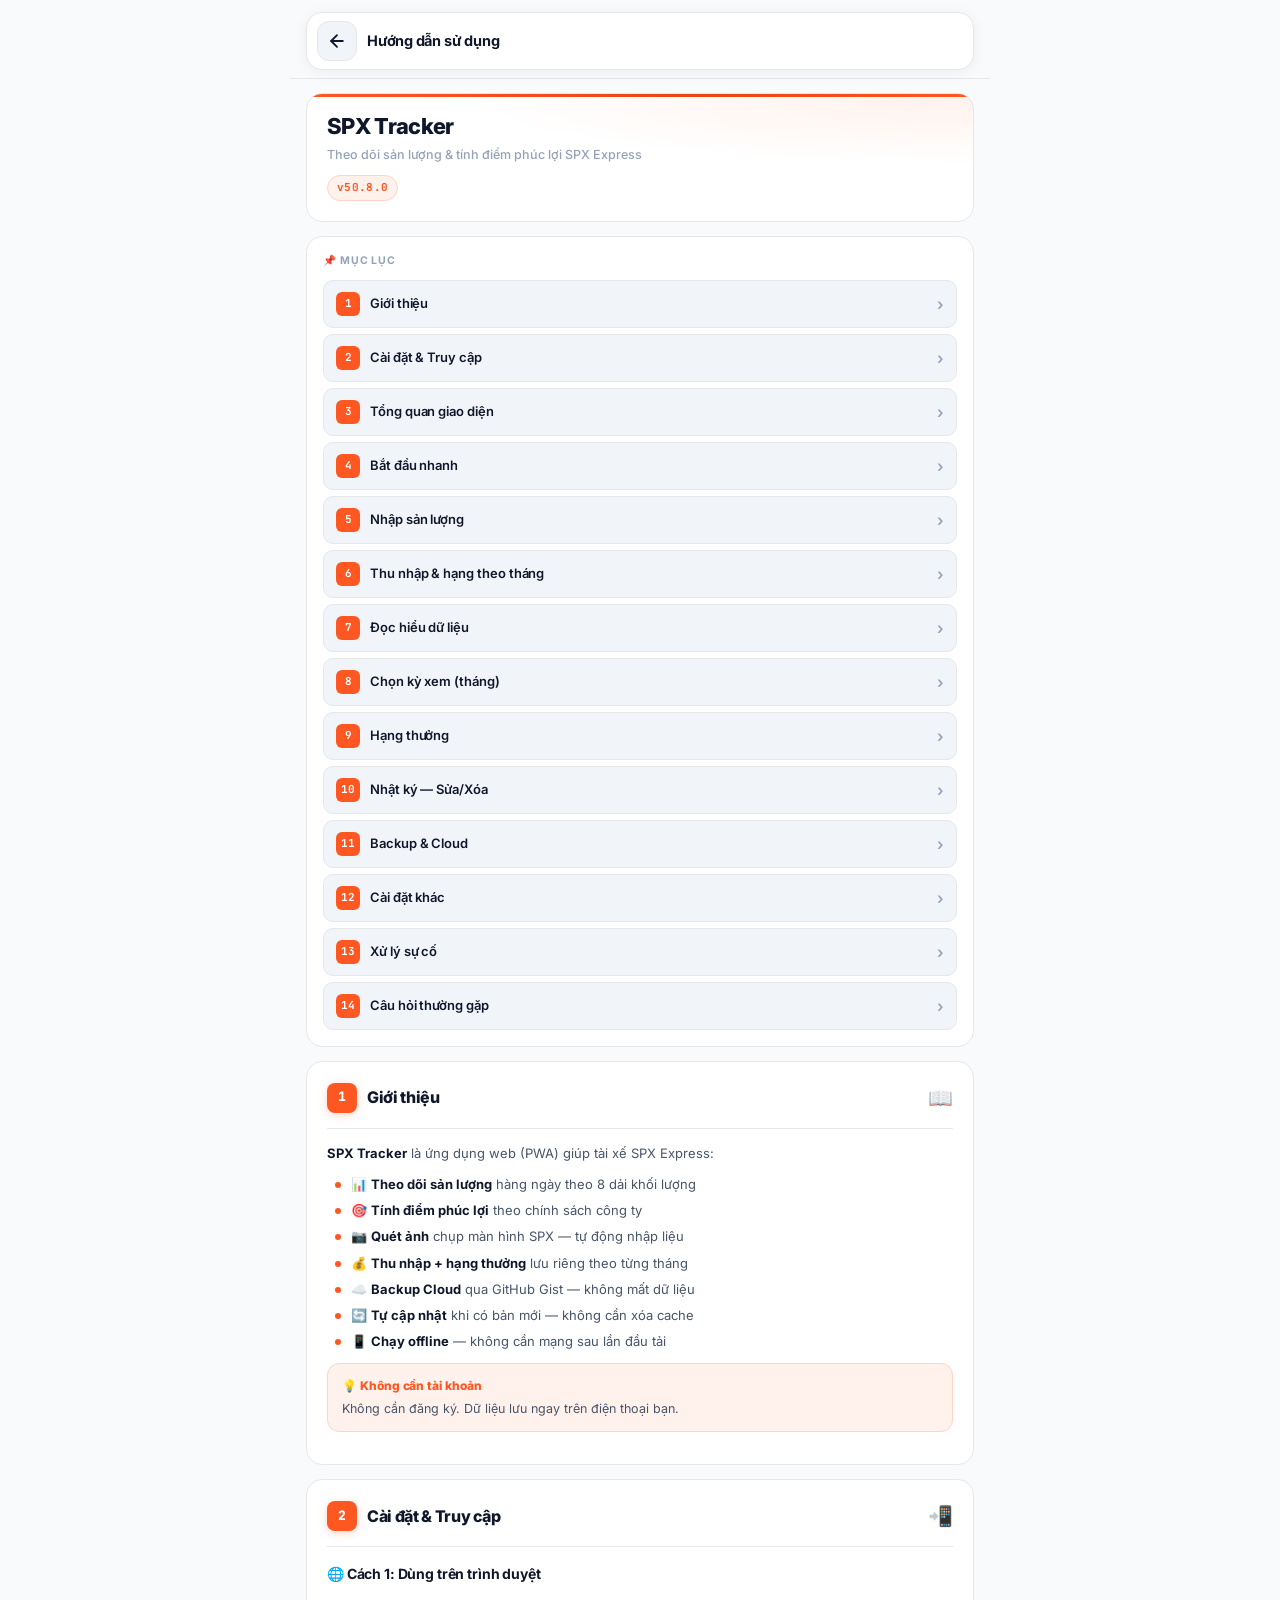
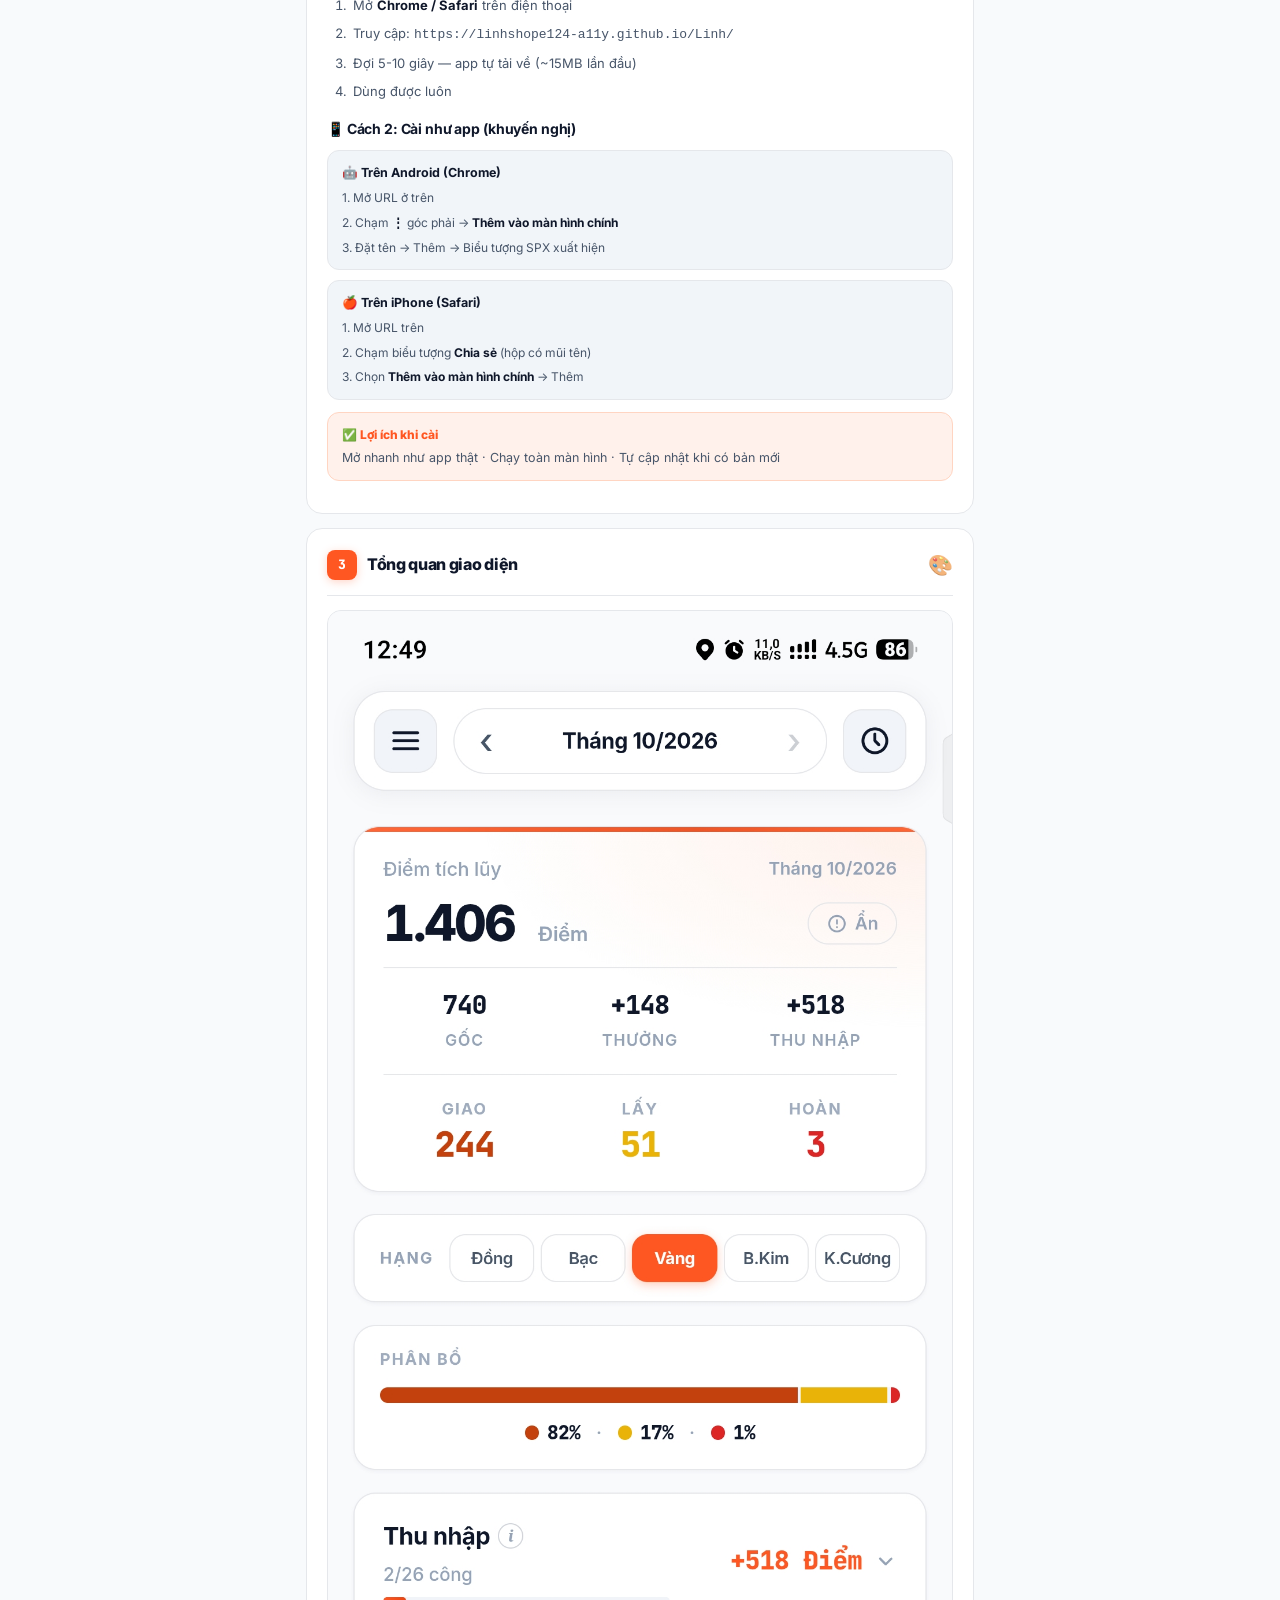
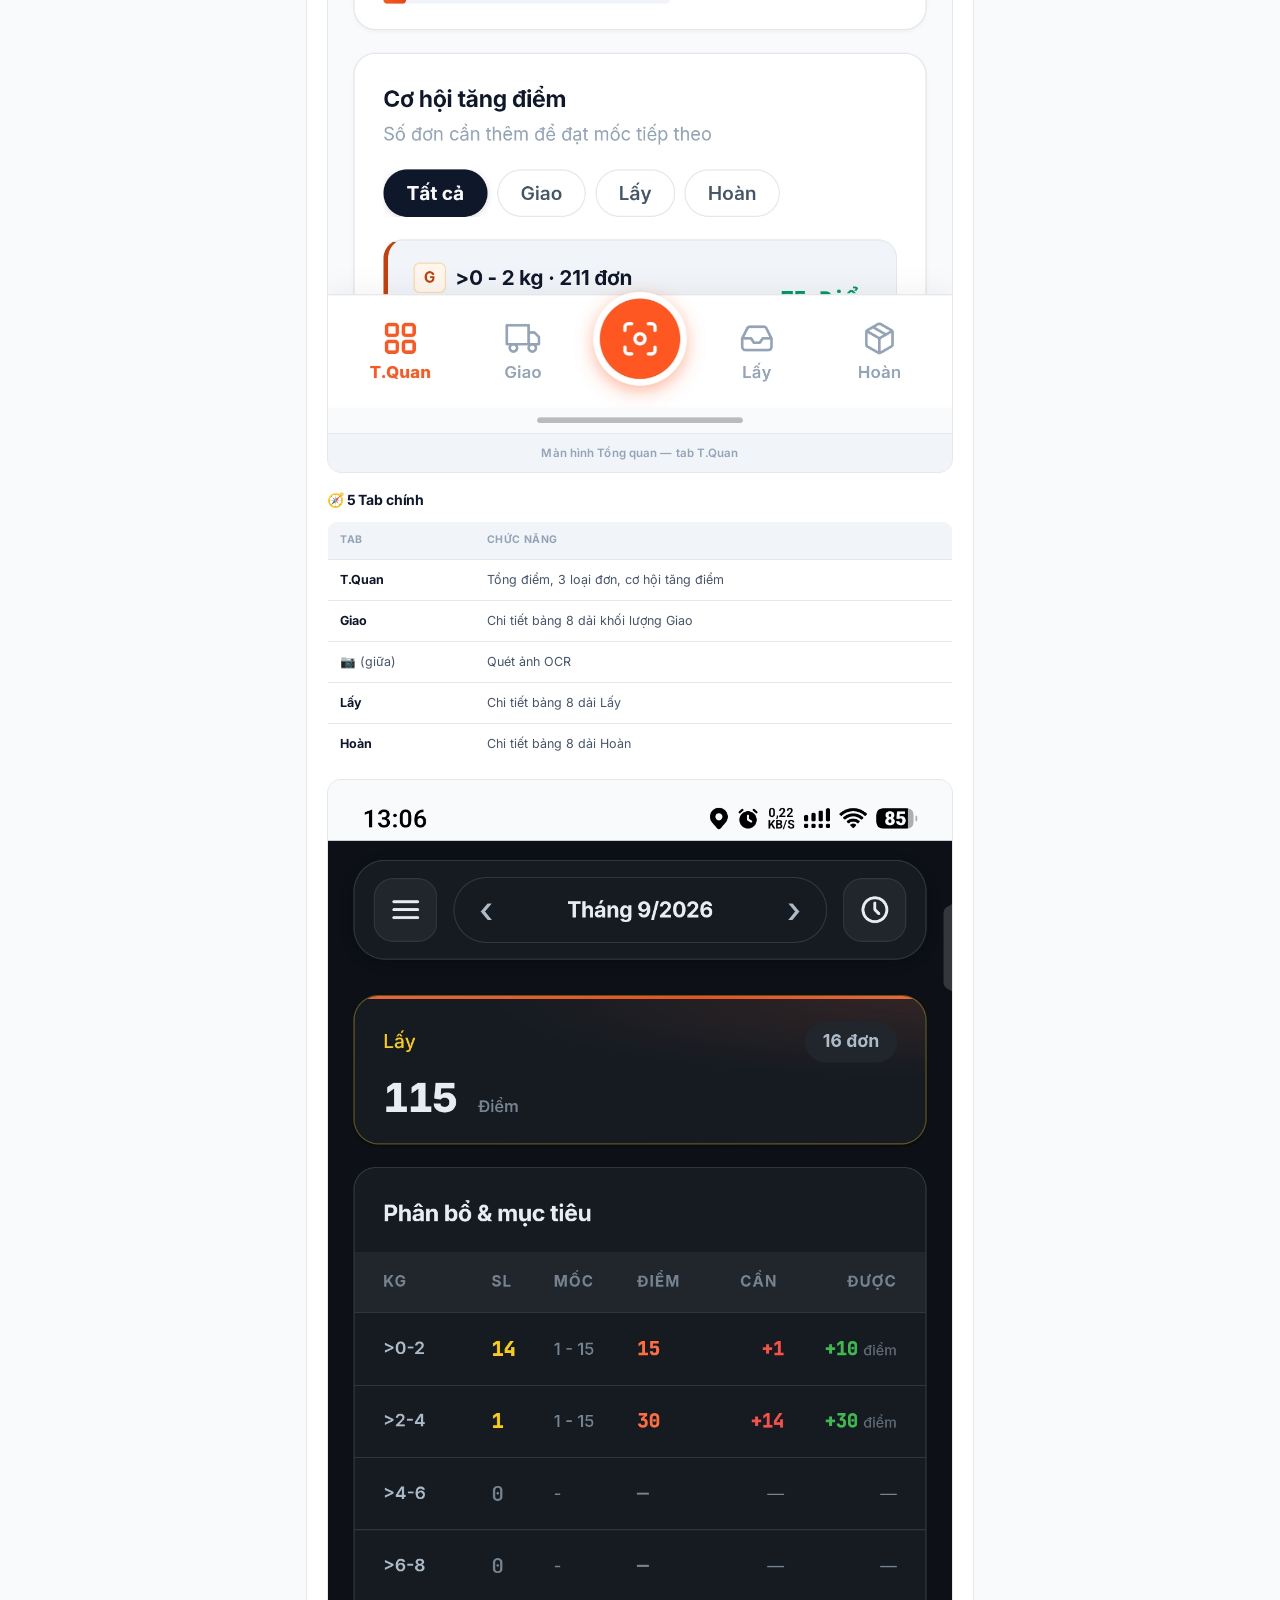
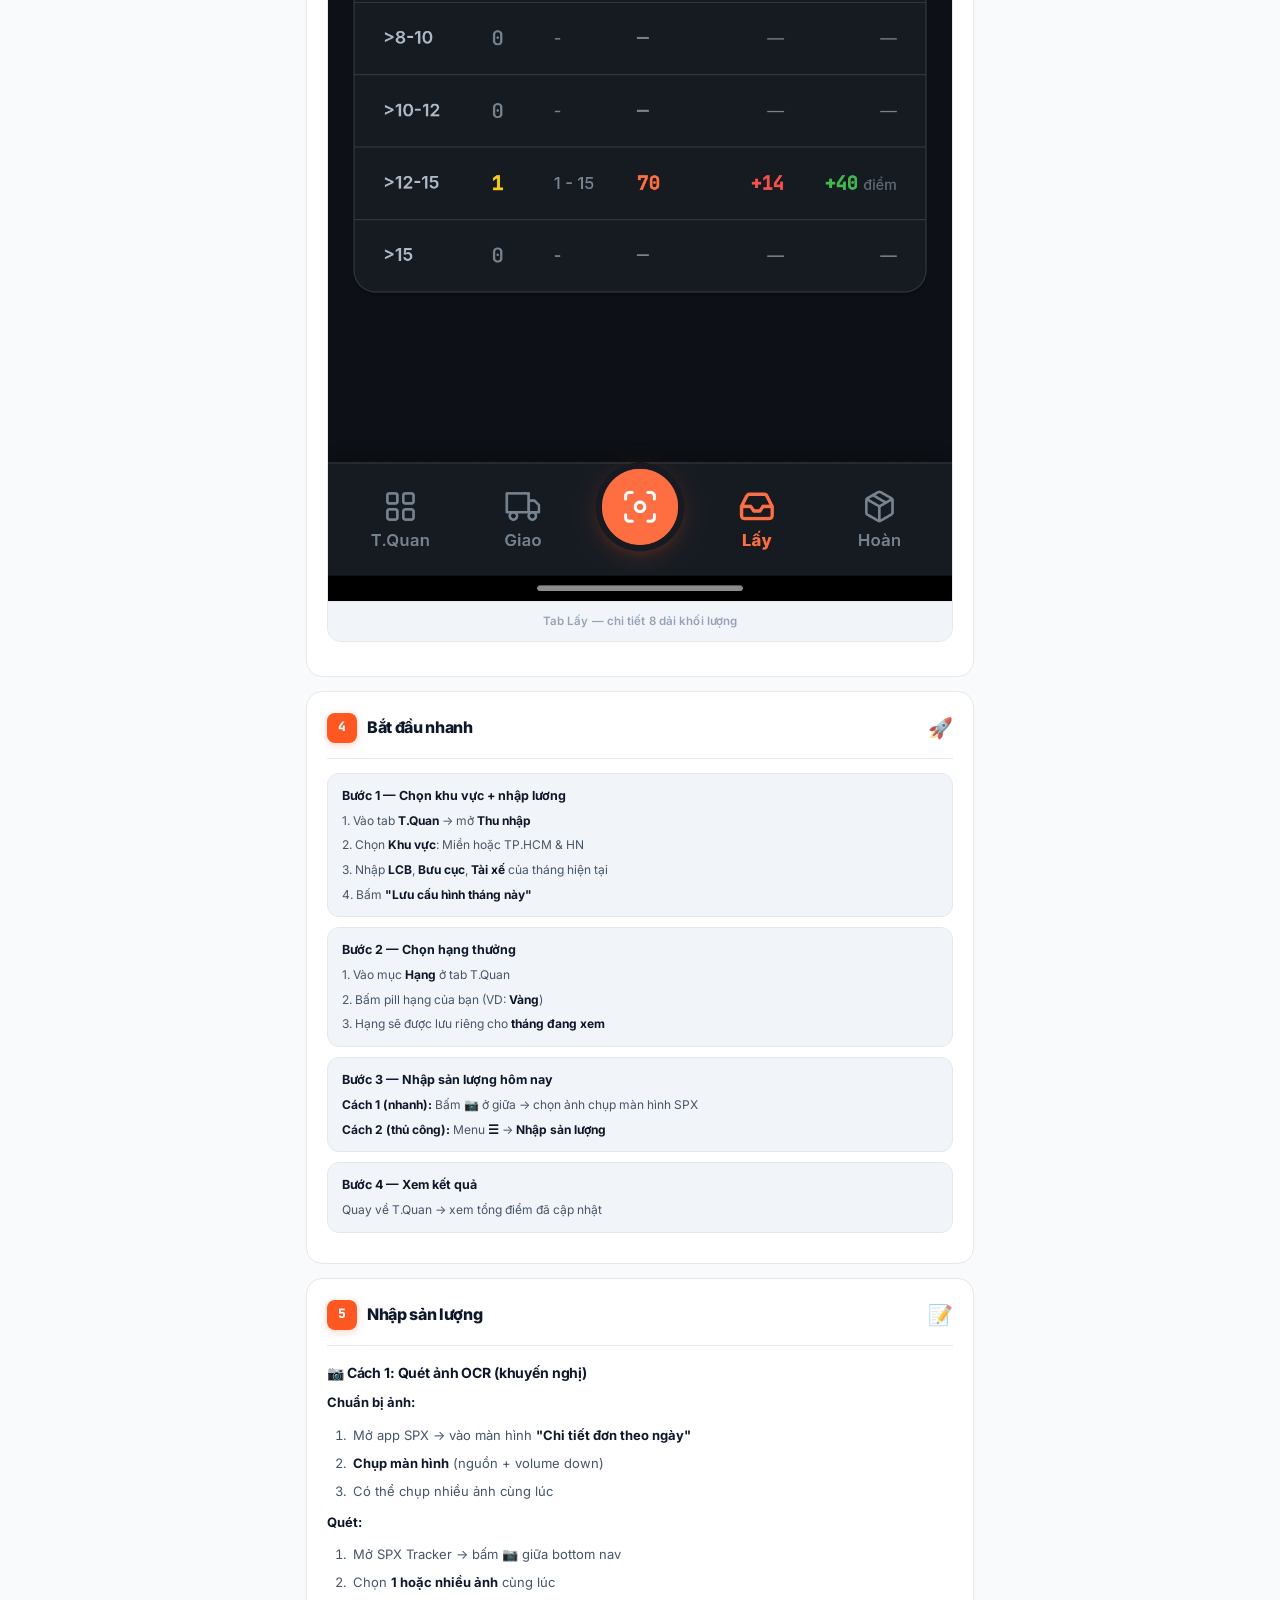
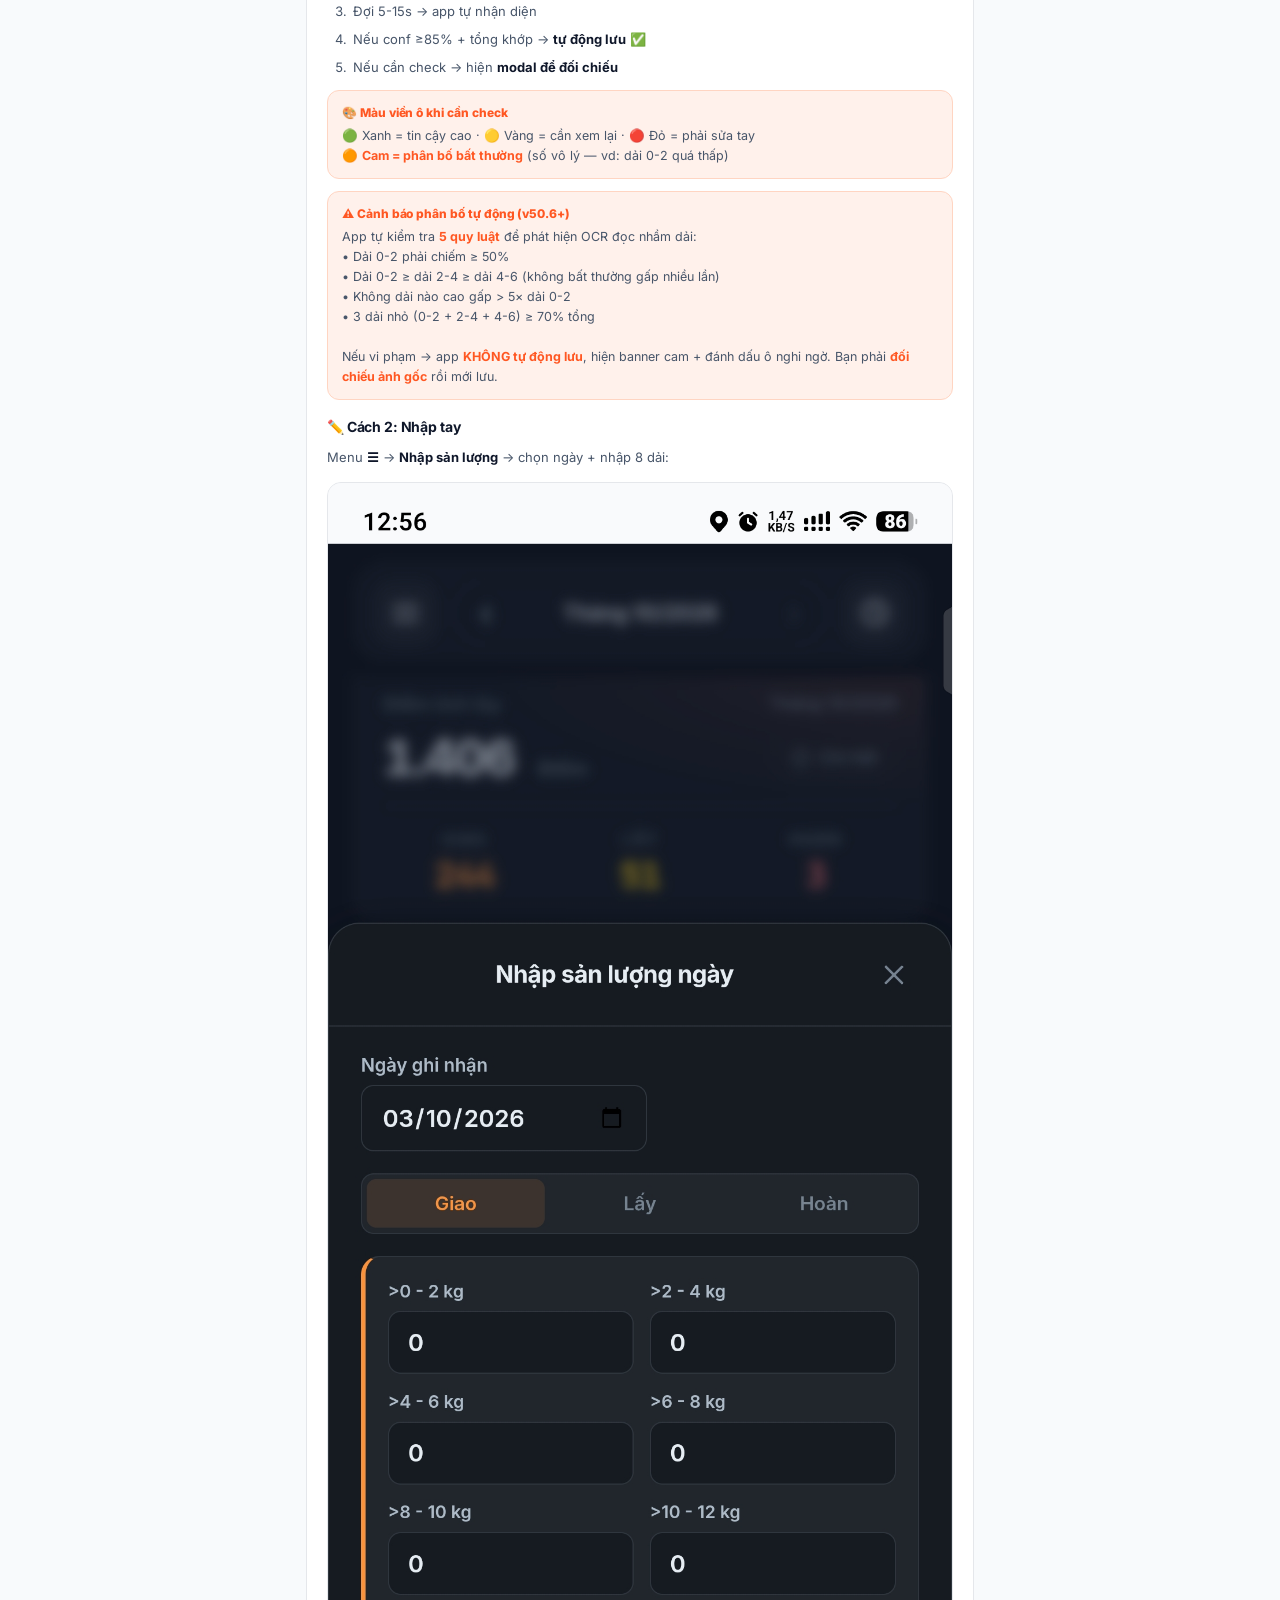
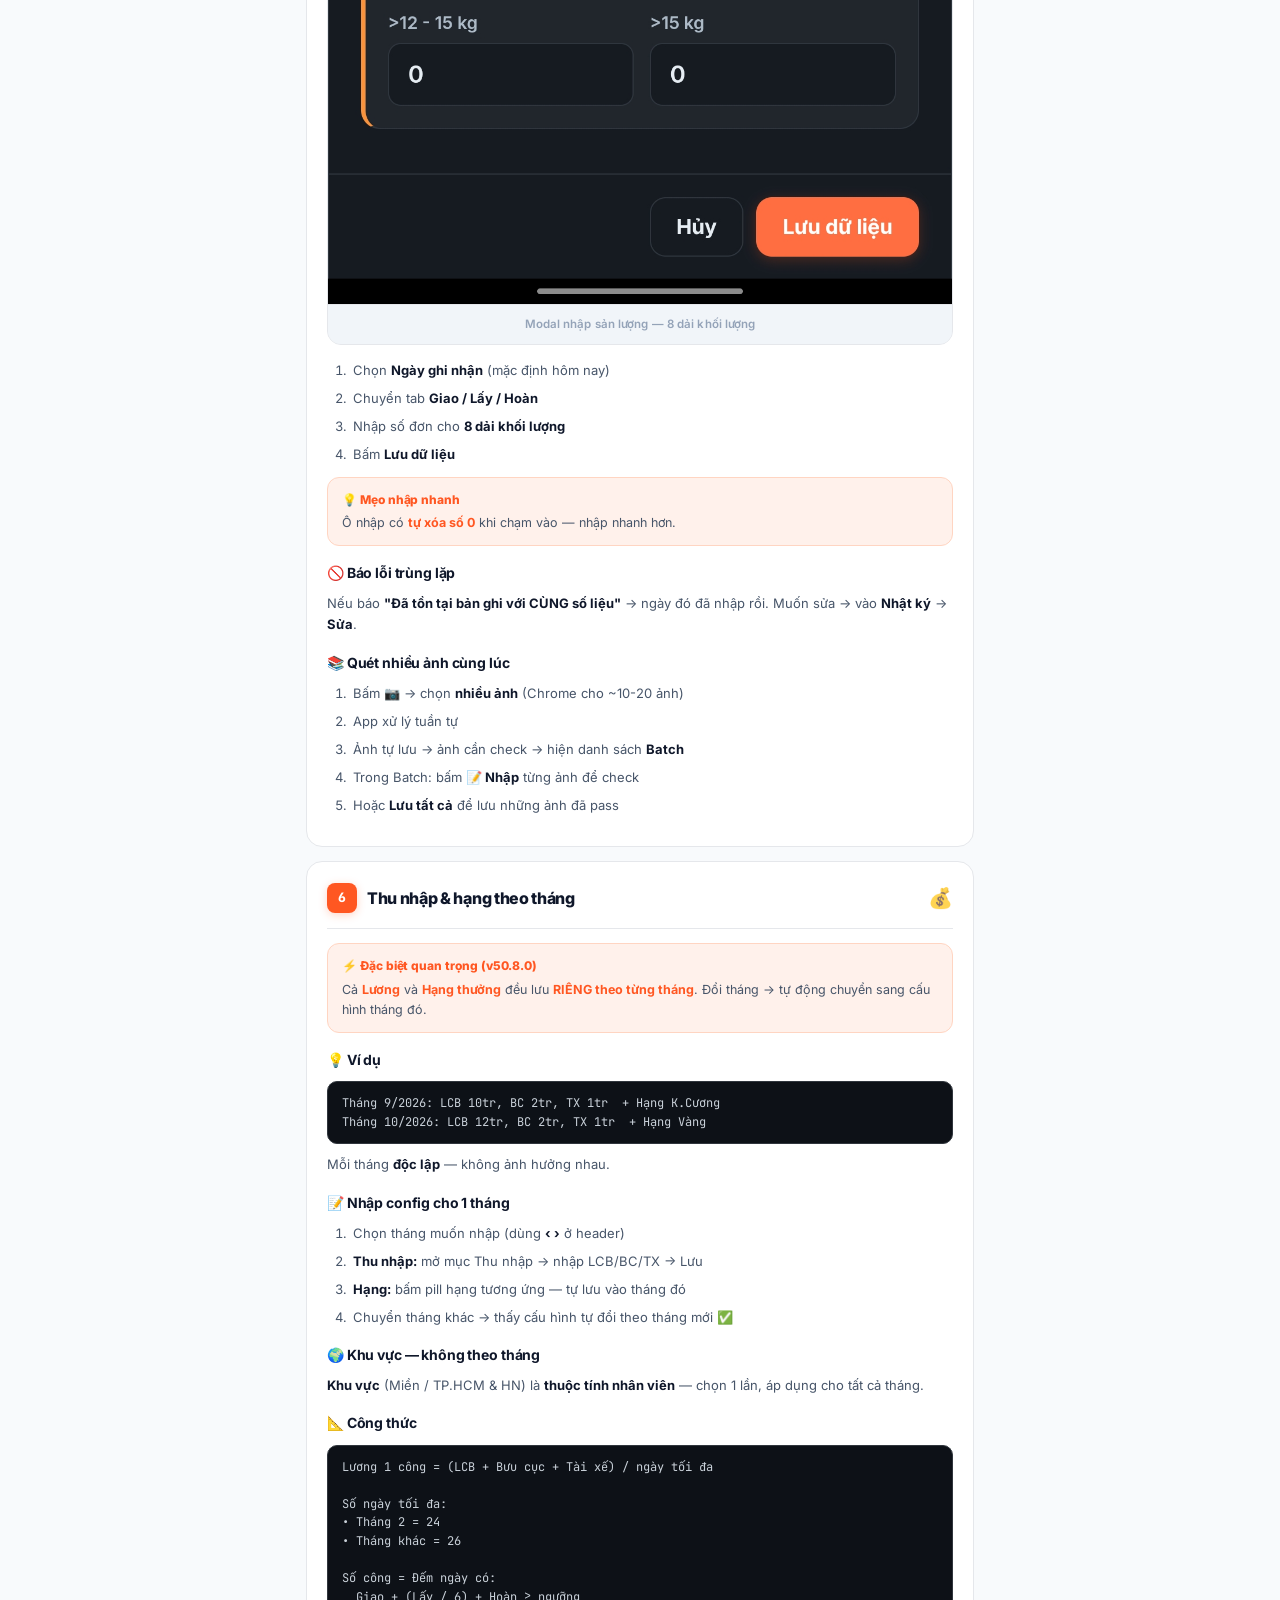
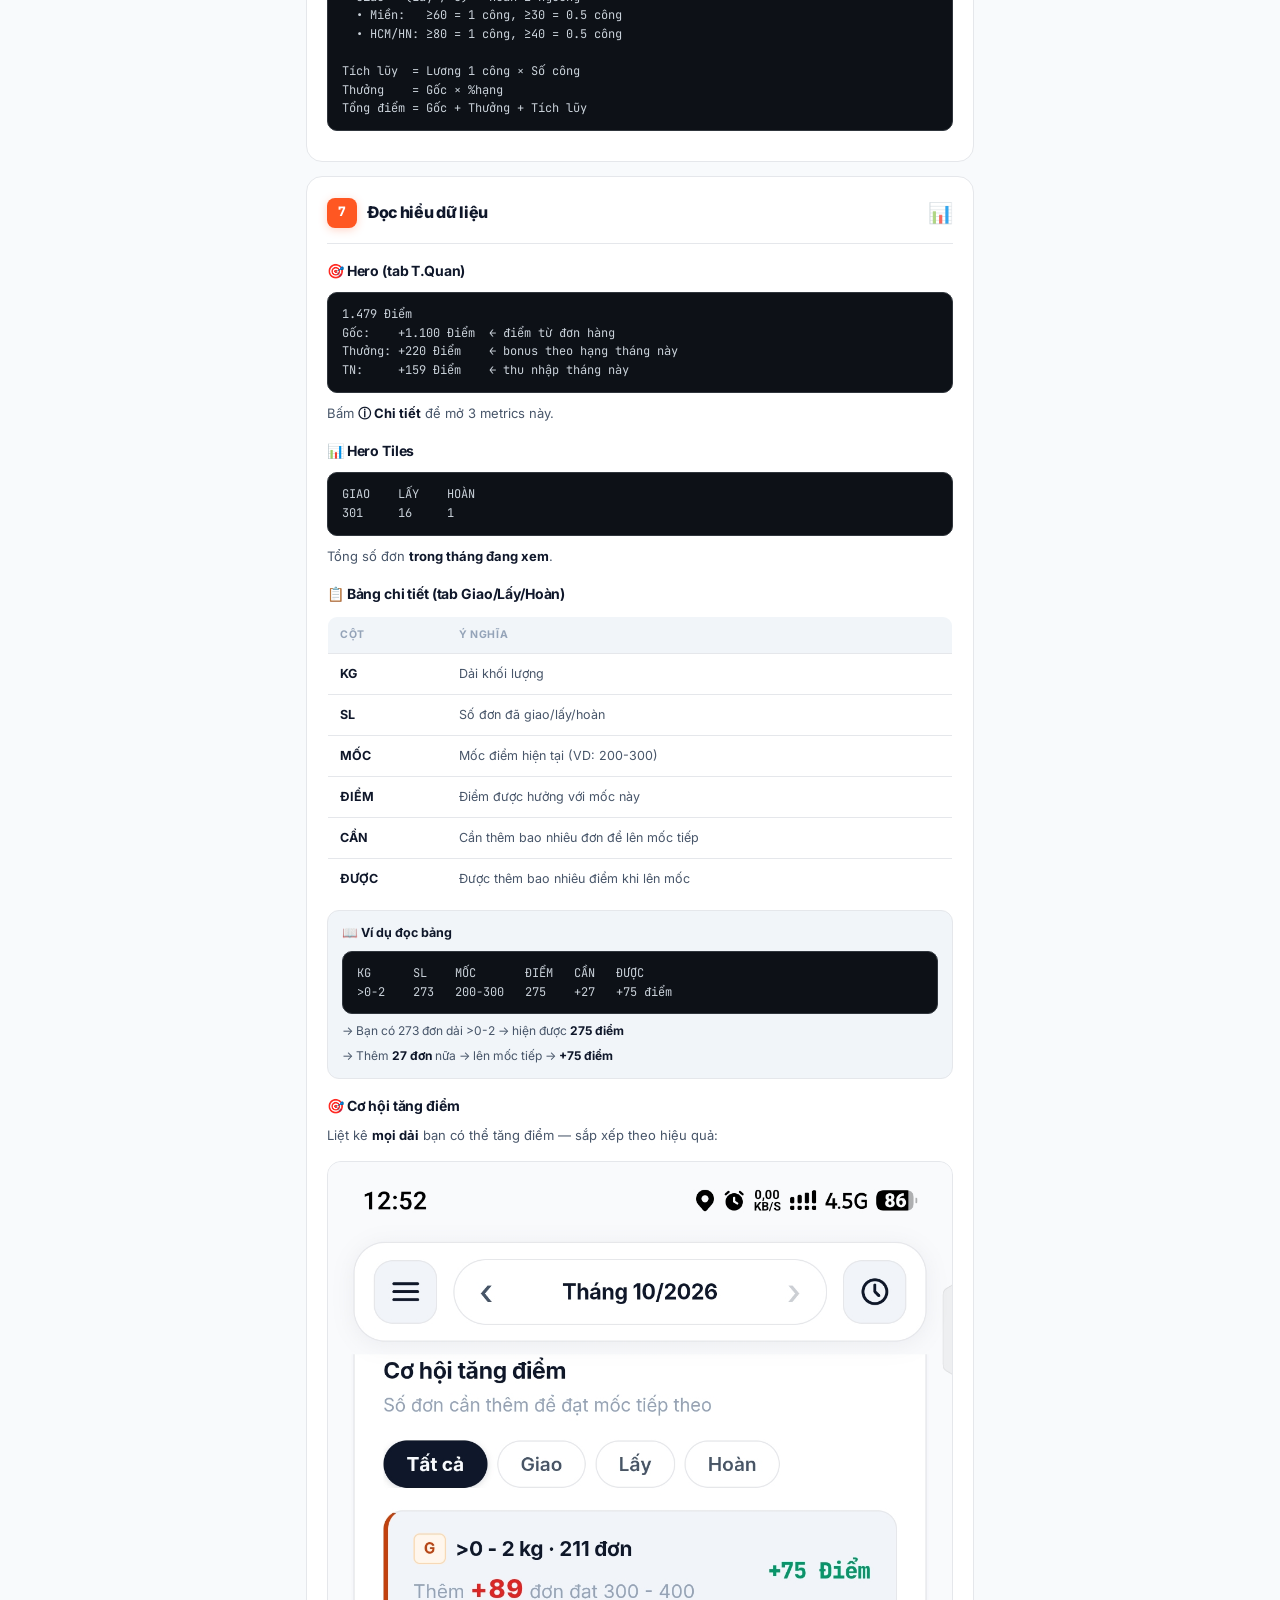
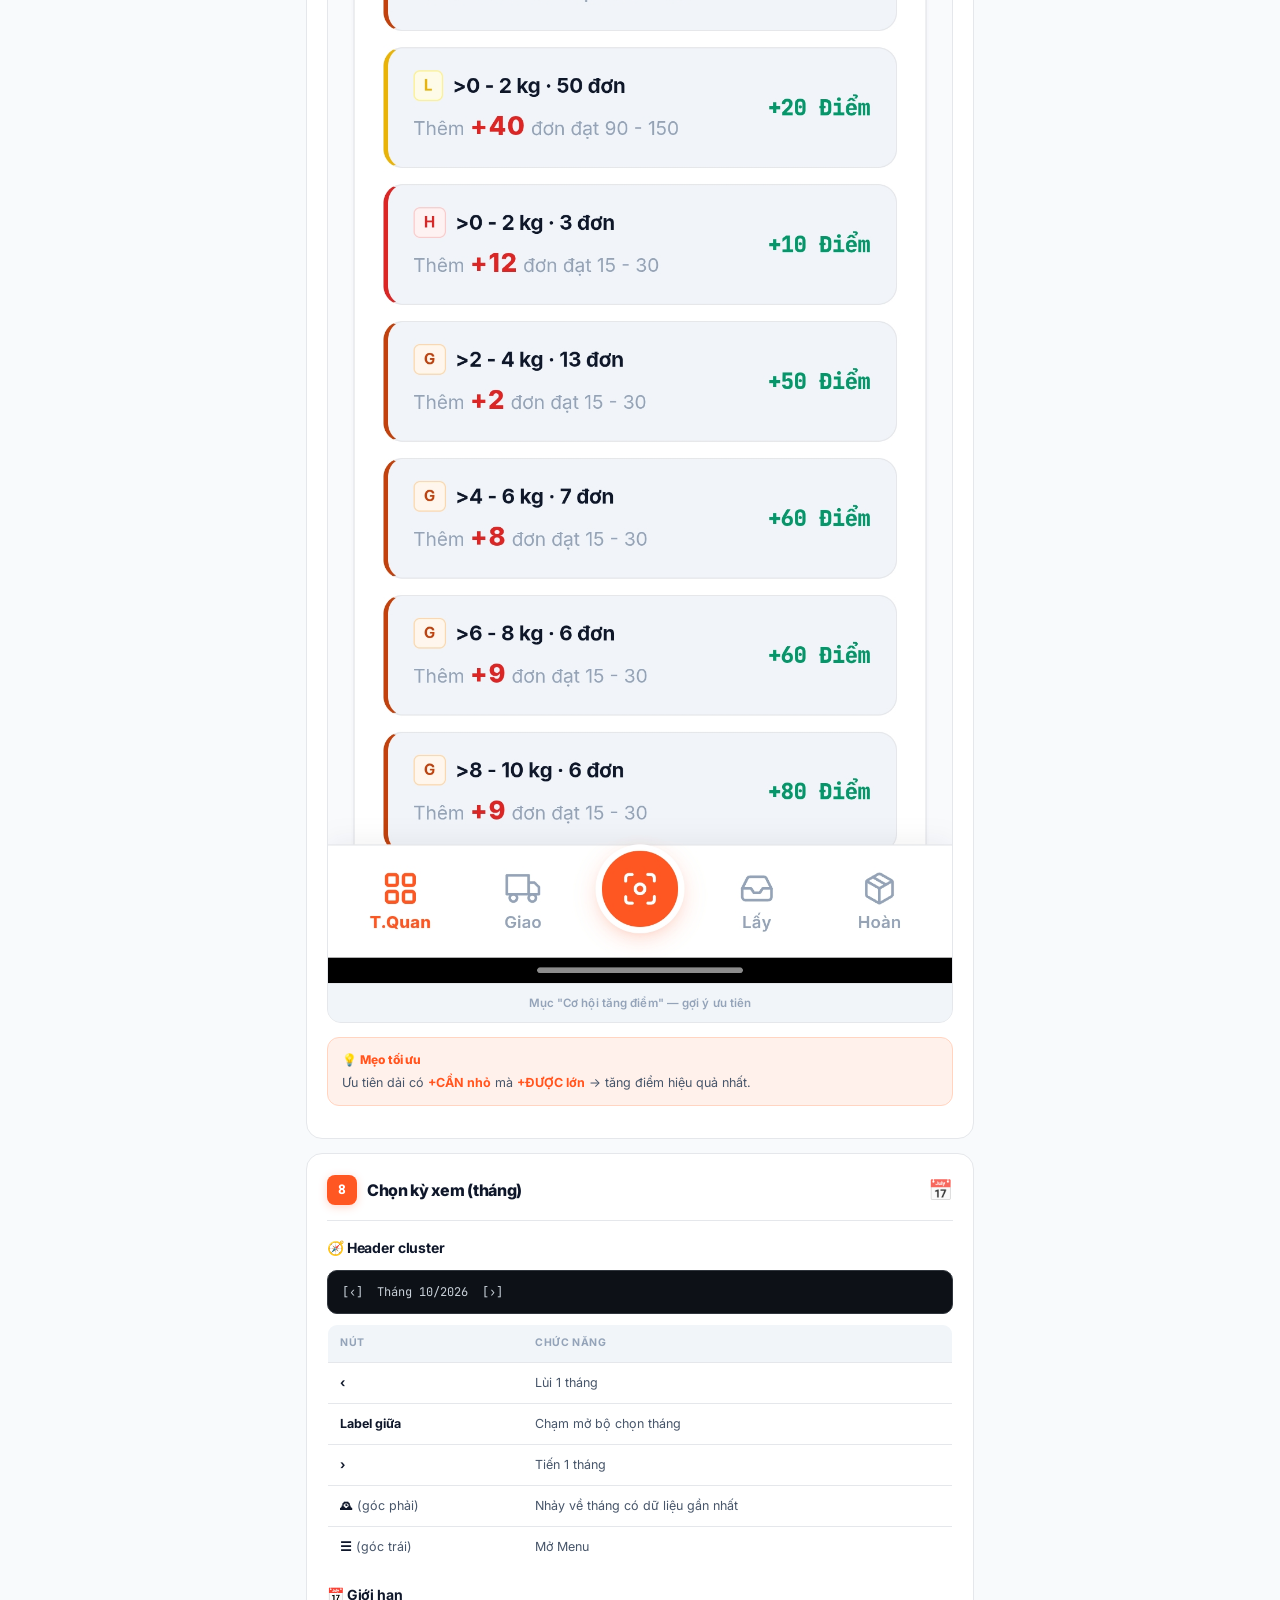
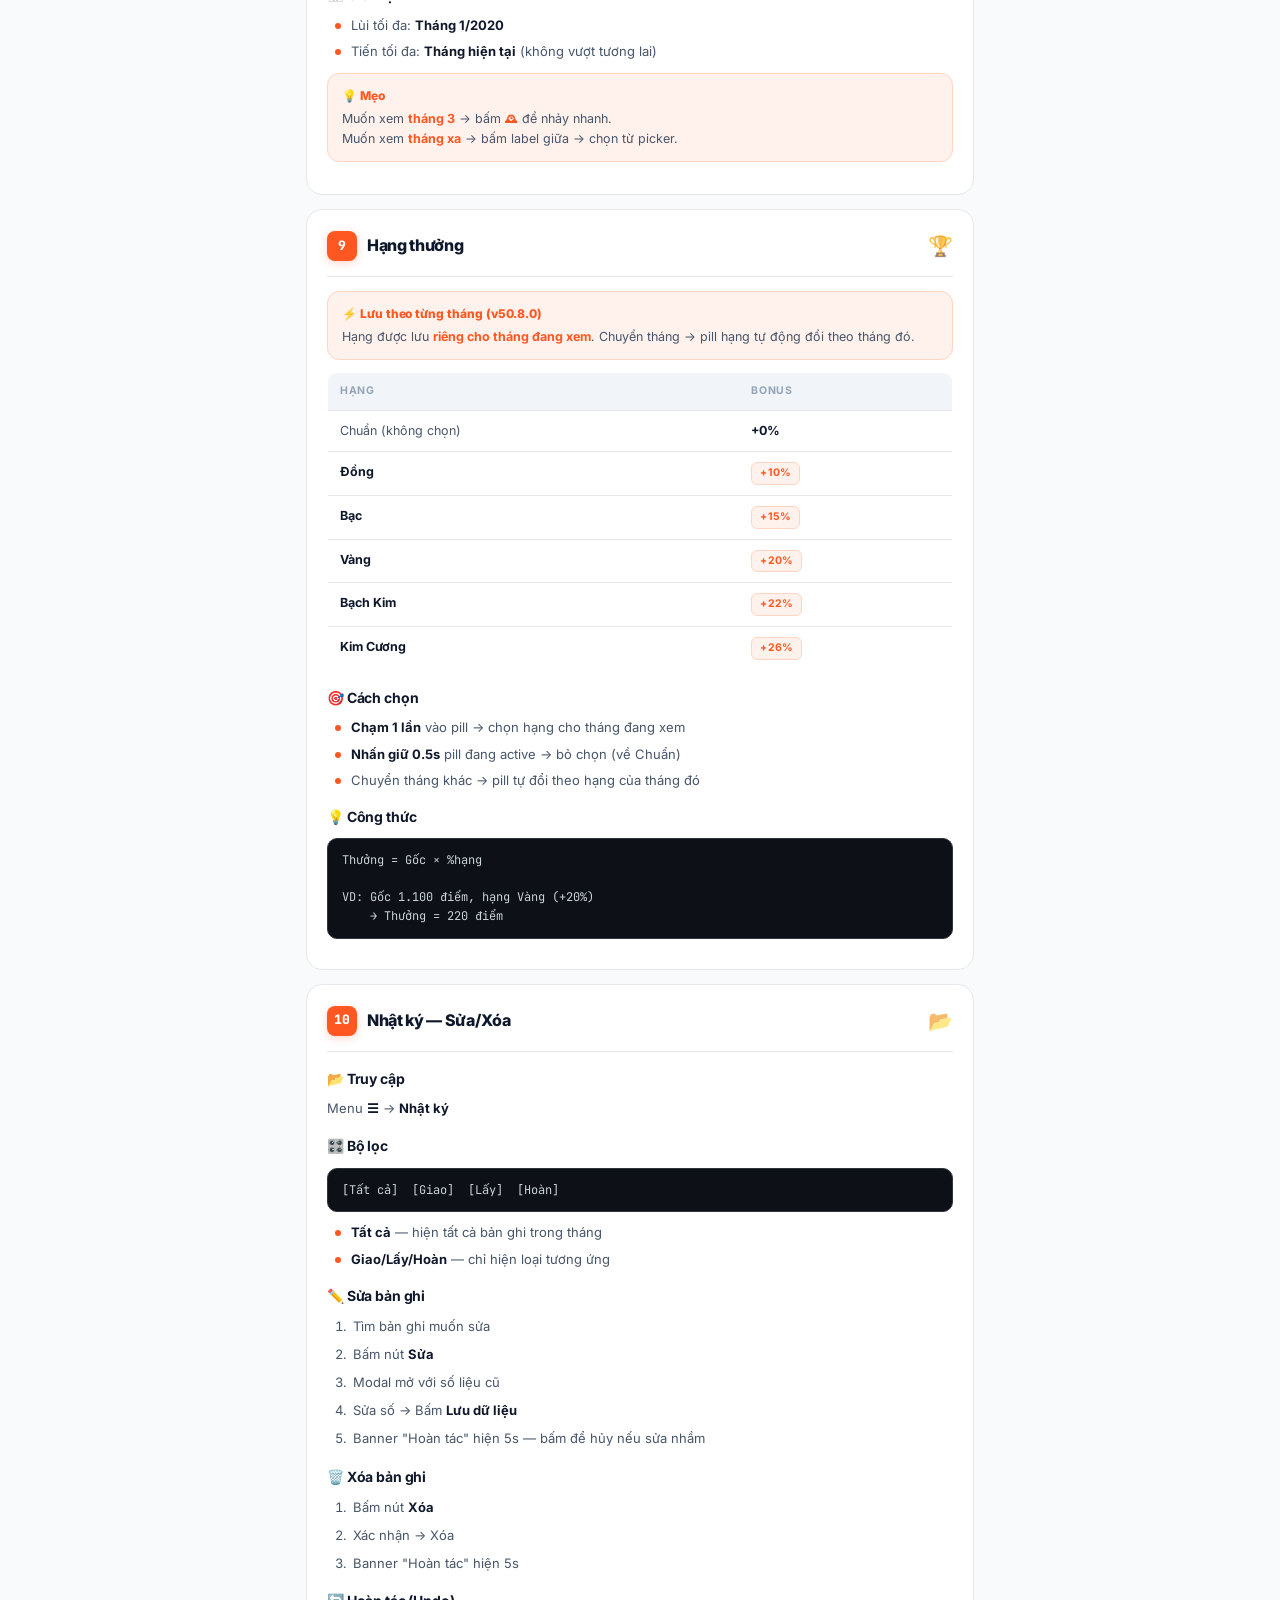
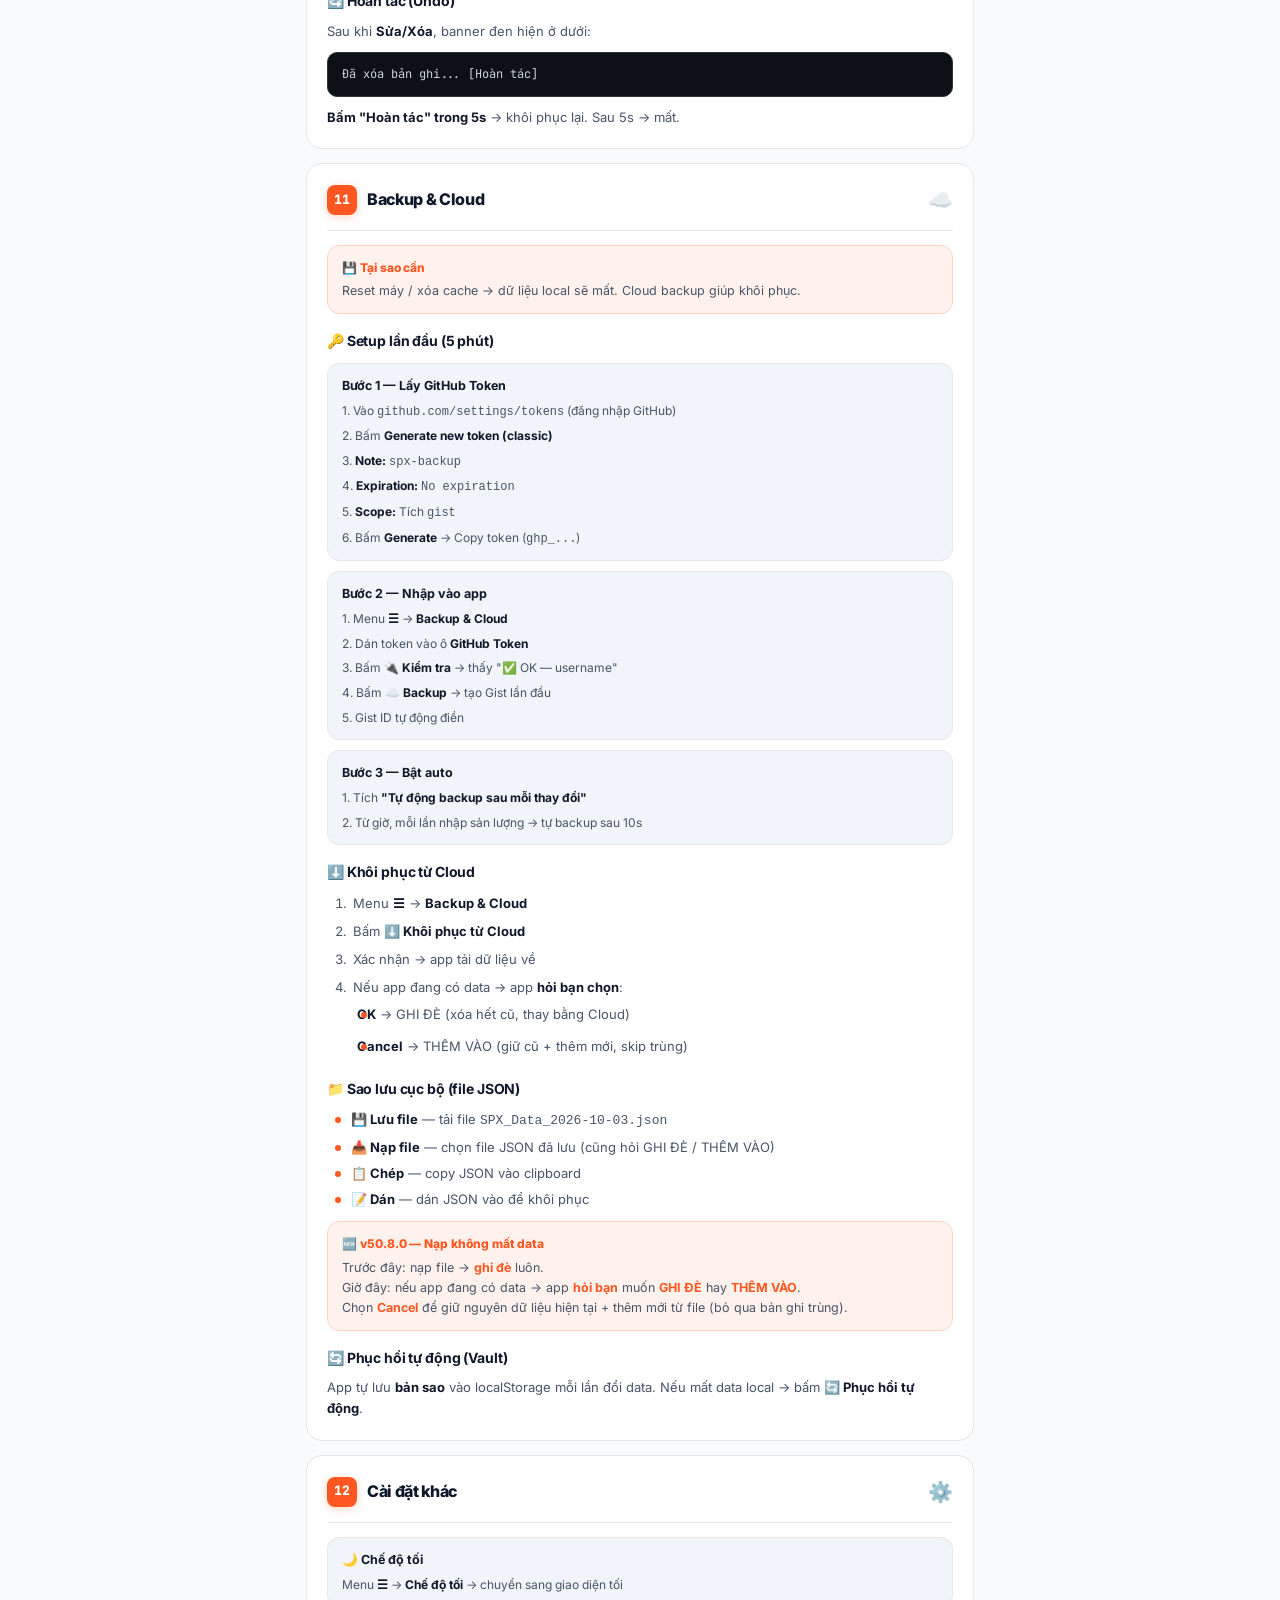
==== guide.html @ 3bf11938 "Add files via upload" ====
<!DOCTYPE html>
<html lang="vi">
<head>
<meta charset="UTF-8">
<meta name="viewport" content="width=device-width, initial-scale=1.0, maximum-scale=1.0, user-scalable=no, viewport-fit=cover">
<meta name="apple-mobile-web-app-capable" content="yes">
<meta name="theme-color" content="#f8fafc">
<title>Hướng dẫn — SPX Tracker</title>
<link rel="stylesheet" href="https://fonts.googleapis.com/css2?family=Inter:wght@400;500;600;700;800&family=JetBrains+Mono:wght@500;600;700&display=swap">
<style>
:root {
  --bg: #f8fafc;
  --surface: #ffffff;
  --surface-2: #f1f5f9;
  --border: #e5e7eb;
  --text-1: #0f172a;
  --text-2: #475569;
  --text-3: #94a3b8;
  --accent: #ff5722;
  --accent-soft: #fff1eb;
  --accent-border: #ffd5c2;
  --success: #059669;
  --success-bg: #ecfdf5;
  --warning: #d97706;
  --warning-bg: #fffbeb;
  --danger: #dc2626;
  --danger-bg: #fef2f2;
}
[data-theme="dark"] {
  --bg: #0d1117;
  --surface: #161b22;
  --surface-2: #21262d;
  --border: #30363d;
  --text-1: #e6edf3;
  --text-2: #adbac7;
  --text-3: #768390;
  --accent: #ff6e40;
  --accent-soft: rgba(255, 110, 64, 0.12);
  --accent-border: rgba(255, 110, 64, 0.3);
  --success: #3fb950;
  --success-bg: rgba(63, 185, 80, 0.12);
  --warning: #d29922;
  --warning-bg: rgba(210, 153, 34, 0.12);
  --danger: #f85149;
  --danger-bg: rgba(248, 81, 73, 0.12);
}
* { box-sizing: border-box; margin: 0; padding: 0; -webkit-tap-highlight-color: transparent; }
html { scroll-behavior: smooth; scroll-padding-top: 80px; }
body {
  background: var(--bg);
  color: var(--text-1);
  font-family: 'Inter', -apple-system, BlinkMacSystemFont, "Segoe UI", Roboto, sans-serif;
  font-size: 14px;
  line-height: 1.6;
  -webkit-font-smoothing: antialiased;
  padding-bottom: 40px;
}

/* ===== HEADER STICKY ===== */
.g-header {
  position: sticky;
  top: 0;
  z-index: 50;
  background: var(--bg);
  padding: 12px 16px 8px;
  padding-top: calc(12px + env(safe-area-inset-top, 0px));
  max-width: 700px;
  margin: 0 auto;
  border-bottom: 1px solid var(--border);
}
.g-header-inner {
  background: var(--surface);
  border: 1px solid var(--border);
  border-radius: 16px;
  padding: 8px 10px;
  display: flex;
  align-items: center;
  gap: 10px;
  box-shadow: 0 2px 14px rgba(15, 23, 42, 0.06);
}
.g-back-btn {
  width: 40px;
  height: 40px;
  flex-shrink: 0;
  display: inline-flex;
  align-items: center;
  justify-content: center;
  background: var(--surface-2);
  border: 1px solid var(--border);
  border-radius: 12px;
  cursor: pointer;
  color: var(--text-1);
  transition: all 0.15s;
  text-decoration: none;
}
.g-back-btn svg { width: 20px; height: 20px; }
.g-back-btn:active { transform: scale(0.94); }
.g-title {
  flex: 1;
  font-size: 14.5px;
  font-weight: 700;
  color: var(--text-1);
  letter-spacing: -0.015em;
  min-width: 0;
  overflow: hidden;
  text-overflow: ellipsis;
  white-space: nowrap;
}

/* ===== LAYOUT ===== */
.g-shell {
  max-width: 700px;
  margin: 0 auto;
  padding: 0 16px;
}

/* ===== HERO ===== */
.g-hero {
  background: var(--surface);
  border: 1px solid var(--border);
  border-radius: 16px;
  padding: 20px;
  margin-top: 14px;
  position: relative;
  overflow: hidden;
  background-image: radial-gradient(140% 100% at 100% 0%, var(--accent-soft) 0%, transparent 55%);
}
.g-hero::before {
  content: '';
  position: absolute;
  top: 0; left: 0; right: 0;
  height: 3px;
  background: linear-gradient(90deg, var(--accent) 0%, #ea4512 60%, var(--accent) 100%);
}
.g-hero-title {
  font-size: 22px;
  font-weight: 800;
  letter-spacing: -0.03em;
  color: var(--text-1);
  line-height: 1.15;
  margin-bottom: 6px;
}
.g-hero-sub {
  font-size: 12.5px;
  color: var(--text-3);
  font-weight: 500;
}
.g-hero-version {
  display: inline-block;
  background: var(--accent-soft);
  border: 1px solid var(--accent-border);
  color: var(--accent);
  font-family: 'JetBrains Mono', monospace;
  font-size: 11px;
  font-weight: 700;
  padding: 3px 9px;
  border-radius: 999px;
  margin-top: 10px;
  letter-spacing: 0.3px;
}

/* ===== MỤC LỤC ===== */
.g-toc {
  background: var(--surface);
  border: 1px solid var(--border);
  border-radius: 16px;
  padding: 16px;
  margin-top: 14px;
}
.g-toc-title {
  font-size: 10.5px;
  font-weight: 700;
  text-transform: uppercase;
  letter-spacing: 0.9px;
  color: var(--text-3);
  margin-bottom: 10px;
}
.g-toc-list {
  display: grid;
  gap: 6px;
}
.g-toc-item {
  display: flex;
  align-items: center;
  gap: 10px;
  padding: 11px 12px;
  background: var(--surface-2);
  border: 1px solid var(--border);
  border-radius: 10px;
  text-decoration: none;
  color: var(--text-1);
  font-size: 13px;
  font-weight: 600;
  transition: all 0.15s;
  letter-spacing: -0.005em;
}
.g-toc-item:active { transform: scale(0.985); background: var(--accent-soft); border-color: var(--accent-border); }
.g-toc-num {
  width: 24px;
  height: 24px;
  flex-shrink: 0;
  display: inline-flex;
  align-items: center;
  justify-content: center;
  background: var(--accent);
  color: #fff;
  font-family: 'JetBrains Mono', monospace;
  font-weight: 700;
  font-size: 11px;
  border-radius: 6px;
}
.g-toc-text { flex: 1; min-width: 0; overflow: hidden; text-overflow: ellipsis; white-space: nowrap; }
.g-toc-arrow { color: var(--text-3); font-size: 16px; line-height: 1; }

/* ===== SECTION ===== */
.g-section {
  background: var(--surface);
  border: 1px solid var(--border);
  border-radius: 16px;
  padding: 20px;
  margin-top: 14px;
  scroll-margin-top: 80px;
}
.g-section-head {
  display: flex;
  align-items: center;
  gap: 10px;
  margin-bottom: 14px;
  padding-bottom: 14px;
  border-bottom: 1px solid var(--border);
}
.g-section-num {
  width: 30px;
  height: 30px;
  flex-shrink: 0;
  display: inline-flex;
  align-items: center;
  justify-content: center;
  background: var(--accent);
  color: #fff;
  font-family: 'JetBrains Mono', monospace;
  font-weight: 800;
  font-size: 13px;
  border-radius: 8px;
  box-shadow: 0 2px 8px rgba(255, 87, 34, 0.25);
}
.g-section-title {
  font-size: 16px;
  font-weight: 800;
  color: var(--text-1);
  letter-spacing: -0.02em;
}
.g-section-icon {
  margin-left: auto;
  font-size: 20px;
  opacity: 0.8;
}

/* ===== TYPOGRAPHY ===== */
.g-h3 {
  font-size: 14px;
  font-weight: 700;
  color: var(--text-1);
  margin: 16px 0 8px;
  letter-spacing: -0.01em;
}
.g-h3:first-child { margin-top: 0; }
.g-p {
  font-size: 13px;
  color: var(--text-2);
  line-height: 1.65;
  margin-bottom: 10px;
}
.g-p:last-child { margin-bottom: 0; }
.g-p b { color: var(--text-1); font-weight: 700; }
.g-p code {
  font-family: 'JetBrains Mono', monospace;
  font-size: 11.5px;
  background: var(--surface-2);
  border: 1px solid var(--border);
  padding: 1px 6px;
  border-radius: 4px;
  color: var(--accent);
  font-weight: 600;
}

.g-list {
  list-style: none;
  padding: 0;
  margin: 0 0 10px;
  display: flex;
  flex-direction: column;
  gap: 6px;
}
.g-list li {
  position: relative;
  padding-left: 24px;
  font-size: 13px;
  color: var(--text-2);
  line-height: 1.55;
}
.g-list li::before {
  content: '';
  position: absolute;
  left: 8px;
  top: 8px;
  width: 6px;
  height: 6px;
  border-radius: 50%;
  background: var(--accent);
}
.g-list li b { color: var(--text-1); font-weight: 700; }

.g-olist {
  padding-left: 22px;
  margin: 0 0 10px;
  font-size: 13px;
  color: var(--text-2);
  line-height: 1.7;
}
.g-olist li { margin-bottom: 6px; padding-left: 4px; }
.g-olist li b { color: var(--text-1); font-weight: 700; }

/* ===== CARD / NOTE ===== */
.g-note {
  background: var(--accent-soft);
  border: 1px solid var(--accent-border);
  border-radius: 12px;
  padding: 12px 14px;
  font-size: 12.5px;
  color: var(--text-2);
  line-height: 1.6;
  margin: 12px 0;
}
.g-note b { color: var(--accent); font-weight: 700; }
.g-note-title {
  font-weight: 800;
  color: var(--accent);
  display: block;
  margin-bottom: 4px;
  font-size: 12px;
  letter-spacing: -0.005em;
}

.g-card {
  background: var(--surface-2);
  border: 1px solid var(--border);
  border-radius: 12px;
  padding: 12px 14px;
  margin: 10px 0;
}
.g-card-title {
  font-size: 12.5px;
  font-weight: 700;
  color: var(--text-1);
  margin-bottom: 6px;
}
.g-card p {
  font-size: 12px;
  color: var(--text-2);
  line-height: 1.55;
  margin: 0;
}
.g-card p + p { margin-top: 6px; }
.g-card b { color: var(--text-1); font-weight: 700; }

/* ===== BẢNG ===== */
.g-table {
  width: 100%;
  border-collapse: collapse;
  font-size: 12.5px;
  margin: 10px 0;
  background: var(--surface);
  border-radius: 10px;
  overflow: hidden;
  border: 1px solid var(--border);
}
.g-table th {
  background: var(--surface-2);
  text-align: left;
  padding: 10px 12px;
  font-size: 10.5px;
  font-weight: 700;
  text-transform: uppercase;
  letter-spacing: 0.6px;
  color: var(--text-3);
  border-bottom: 1px solid var(--border);
}
.g-table td {
  padding: 10px 12px;
  border-bottom: 1px solid var(--border);
  color: var(--text-2);
  vertical-align: top;
}
.g-table tr:last-child td { border-bottom: none; }
.g-table b { color: var(--text-1); font-weight: 700; }
.g-table code {
  font-family: 'JetBrains Mono', monospace;
  font-size: 11px;
  background: var(--surface-2);
  padding: 1px 5px;
  border-radius: 3px;
}

/* ===== CODE BLOCK ===== */
.g-code {
  background: #0d1117;
  color: #c9d1d9;
  font-family: 'JetBrains Mono', monospace;
  font-size: 12px;
  line-height: 1.55;
  padding: 12px 14px;
  border-radius: 10px;
  overflow-x: auto;
  margin: 10px 0;
  border: 1px solid #30363d;
  white-space: pre;
}
.g-code b { color: #ff6e40; font-weight: 700; }

/* ===== BADGE ===== */
.g-badge {
  display: inline-block;
  font-size: 10.5px;
  font-weight: 700;
  padding: 2px 8px;
  border-radius: 6px;
  border: 1px solid;
  letter-spacing: 0.2px;
}
.g-badge-accent  { color: var(--accent);  background: var(--accent-soft);  border-color: var(--accent-border); }
.g-badge-success { color: var(--success); background: var(--success-bg); border-color: var(--success); }
.g-badge-warning { color: var(--warning); background: var(--warning-bg); border-color: var(--warning); }
.g-badge-danger  { color: var(--danger);  background: var(--danger-bg);  border-color: var(--danger); }

/* ===== SCREENSHOTS ===== */
.g-screenshot-wrap {
  margin: 14px 0;
  border-radius: 14px;
  overflow: hidden;
  background: var(--surface-2);
  border: 1px solid var(--border);
}
.g-screenshot {
  width: 100%;
  height: auto;
  display: block;
  cursor: zoom-in;
  transition: transform 0.2s;
}
.g-screenshot:active { transform: scale(0.995); }
.g-screenshot-caption {
  padding: 10px 14px;
  font-size: 11.5px;
  color: var(--text-3);
  font-weight: 600;
  text-align: center;
  border-top: 1px solid var(--border);
  background: var(--surface-2);
  letter-spacing: 0.1px;
}

/* Lightbox */
#gLightbox {
  position: fixed;
  inset: 0;
  background: rgba(0, 0, 0, 0.95);
  display: none;
  align-items: center;
  justify-content: center;
  z-index: 999;
  padding: 16px;
}
#gLightbox.active { display: flex; }
#gLightbox img {
  max-width: 100%;
  max-height: 100%;
  object-fit: contain;
  border-radius: 8px;
}
#gLightbox .g-lb-close {
  position: absolute;
  top: calc(12px + env(safe-area-inset-top, 0));
  right: 12px;
  width: 44px;
  height: 44px;
  border-radius: 50%;
  background: rgba(255, 255, 255, 0.15);
  color: #fff;
  border: none;
  font-size: 22px;
  font-weight: 700;
  cursor: pointer;
  backdrop-filter: blur(8px);
}

/* ===== FOOTER ===== */
.g-footer {
  margin-top: 24px;
  padding: 20px;
  background: var(--surface);
  border: 1px solid var(--border);
  border-radius: 16px;
  text-align: center;
}
.g-footer-text {
  font-size: 12px;
  color: var(--text-3);
  line-height: 1.6;
  margin-bottom: 14px;
}
.g-footer-btn {
  display: inline-flex;
  align-items: center;
  justify-content: center;
  gap: 8px;
  padding: 13px 22px;
  background: var(--accent);
  color: #fff;
  border: none;
  border-radius: 12px;
  font-family: inherit;
  font-size: 13.5px;
  font-weight: 700;
  cursor: pointer;
  text-decoration: none;
  box-shadow: 0 4px 14px rgba(255, 87, 34, 0.3);
  transition: all 0.15s;
  letter-spacing: -0.005em;
  width: 100%;
  max-width: 320px;
}
.g-footer-btn:active { transform: scale(0.97); }
.g-footer-btn svg { width: 18px; height: 18px; }

@media (max-width: 360px) {
  .g-section { padding: 16px; }
  .g-hero-title { font-size: 20px; }
  .g-section-title { font-size: 15px; }
  .g-section-num { width: 26px; height: 26px; font-size: 12px; }
  .g-toc-item { font-size: 12.5px; padding: 10px 11px; }
}
</style>
</head>
<body>

<!-- ============ HEADER STICKY ============ -->
<header class="g-header">
  <div class="g-header-inner">
    <a href="./index.html" class="g-back-btn" aria-label="Quay lại">
      <svg viewBox="0 0 24 24" fill="none" stroke="currentColor" stroke-width="2.2" stroke-linecap="round" stroke-linejoin="round">
        <line x1="19" y1="12" x2="5" y2="12"/>
        <polyline points="12 19 5 12 12 5"/>
      </svg>
    </a>
    <div class="g-title">Hướng dẫn sử dụng</div>
  </div>
</header>

<div class="g-shell">

  <!-- ============ HERO ============ -->
  <section class="g-hero">
    <div class="g-hero-title">SPX Tracker</div>
    <div class="g-hero-sub">Theo dõi sản lượng & tính điểm phúc lợi SPX Express</div>
    <span class="g-hero-version">v50.8.0</span>
  </section>

  <!-- ============ MỤC LỤC ============ -->
  <nav class="g-toc">
    <div class="g-toc-title">📌 Mục lục</div>
    <div class="g-toc-list">
      <a href="#s1"  class="g-toc-item"><span class="g-toc-num">1</span><span class="g-toc-text">Giới thiệu</span><span class="g-toc-arrow">›</span></a>
      <a href="#s2"  class="g-toc-item"><span class="g-toc-num">2</span><span class="g-toc-text">Cài đặt & Truy cập</span><span class="g-toc-arrow">›</span></a>
      <a href="#s3"  class="g-toc-item"><span class="g-toc-num">3</span><span class="g-toc-text">Tổng quan giao diện</span><span class="g-toc-arrow">›</span></a>
      <a href="#s4"  class="g-toc-item"><span class="g-toc-num">4</span><span class="g-toc-text">Bắt đầu nhanh</span><span class="g-toc-arrow">›</span></a>
      <a href="#s5"  class="g-toc-item"><span class="g-toc-num">5</span><span class="g-toc-text">Nhập sản lượng</span><span class="g-toc-arrow">›</span></a>
      <a href="#s6"  class="g-toc-item"><span class="g-toc-num">6</span><span class="g-toc-text">Thu nhập & hạng theo tháng</span><span class="g-toc-arrow">›</span></a>
      <a href="#s7"  class="g-toc-item"><span class="g-toc-num">7</span><span class="g-toc-text">Đọc hiểu dữ liệu</span><span class="g-toc-arrow">›</span></a>
      <a href="#s8"  class="g-toc-item"><span class="g-toc-num">8</span><span class="g-toc-text">Chọn kỳ xem (tháng)</span><span class="g-toc-arrow">›</span></a>
      <a href="#s9"  class="g-toc-item"><span class="g-toc-num">9</span><span class="g-toc-text">Hạng thưởng</span><span class="g-toc-arrow">›</span></a>
      <a href="#s10" class="g-toc-item"><span class="g-toc-num">10</span><span class="g-toc-text">Nhật ký — Sửa/Xóa</span><span class="g-toc-arrow">›</span></a>
      <a href="#s11" class="g-toc-item"><span class="g-toc-num">11</span><span class="g-toc-text">Backup & Cloud</span><span class="g-toc-arrow">›</span></a>
      <a href="#s12" class="g-toc-item"><span class="g-toc-num">12</span><span class="g-toc-text">Cài đặt khác</span><span class="g-toc-arrow">›</span></a>
      <a href="#s13" class="g-toc-item"><span class="g-toc-num">13</span><span class="g-toc-text">Xử lý sự cố</span><span class="g-toc-arrow">›</span></a>
      <a href="#s14" class="g-toc-item"><span class="g-toc-num">14</span><span class="g-toc-text">Câu hỏi thường gặp</span><span class="g-toc-arrow">›</span></a>
    </div>
  </nav>

  <!-- ============ 1. GIỚI THIỆU ============ -->
  <section class="g-section" id="s1">
    <div class="g-section-head">
      <div class="g-section-num">1</div>
      <div class="g-section-title">Giới thiệu</div>
      <span class="g-section-icon">📖</span>
    </div>
    <p class="g-p"><b>SPX Tracker</b> là ứng dụng web (PWA) giúp tài xế SPX Express:</p>
    <ul class="g-list">
      <li>📊 <b>Theo dõi sản lượng</b> hàng ngày theo 8 dải khối lượng</li>
      <li>🎯 <b>Tính điểm phúc lợi</b> theo chính sách công ty</li>
      <li>📷 <b>Quét ảnh</b> chụp màn hình SPX — tự động nhập liệu</li>
      <li>💰 <b>Thu nhập + hạng thưởng</b> lưu riêng theo từng tháng</li>
      <li>☁️ <b>Backup Cloud</b> qua GitHub Gist — không mất dữ liệu</li>
      <li>🔄 <b>Tự cập nhật</b> khi có bản mới — không cần xóa cache</li>
      <li>📱 <b>Chạy offline</b> — không cần mạng sau lần đầu tải</li>
    </ul>
    <div class="g-note">
      <span class="g-note-title">💡 Không cần tài khoản</span>
      Không cần đăng ký. Dữ liệu lưu ngay trên điện thoại bạn.
    </div>
  </section>

  <!-- ============ 2. CÀI ĐẶT ============ -->
  <section class="g-section" id="s2">
    <div class="g-section-head">
      <div class="g-section-num">2</div>
      <div class="g-section-title">Cài đặt & Truy cập</div>
      <span class="g-section-icon">📲</span>
    </div>

    <h3 class="g-h3">🌐 Cách 1: Dùng trên trình duyệt</h3>
    <ol class="g-olist">
      <li>Mở <b>Chrome / Safari</b> trên điện thoại</li>
      <li>Truy cập: <code>https://linhshope124-a11y.github.io/Linh/</code></li>
      <li>Đợi 5-10 giây — app tự tải về (~15MB lần đầu)</li>
      <li>Dùng được luôn</li>
    </ol>

    <h3 class="g-h3">📱 Cách 2: Cài như app (khuyến nghị)</h3>
    <div class="g-card">
      <div class="g-card-title">🤖 Trên Android (Chrome)</div>
      <p>1. Mở URL ở trên</p>
      <p>2. Chạm <b>⋮</b> góc phải → <b>Thêm vào màn hình chính</b></p>
      <p>3. Đặt tên → Thêm → Biểu tượng SPX xuất hiện</p>
    </div>
    <div class="g-card">
      <div class="g-card-title">🍎 Trên iPhone (Safari)</div>
      <p>1. Mở URL trên</p>
      <p>2. Chạm biểu tượng <b>Chia sẻ</b> (hộp có mũi tên)</p>
      <p>3. Chọn <b>Thêm vào màn hình chính</b> → Thêm</p>
    </div>

    <div class="g-note">
      <span class="g-note-title">✅ Lợi ích khi cài</span>
      Mở nhanh như app thật · Chạy toàn màn hình · Tự cập nhật khi có bản mới
    </div>
  </section>

  <!-- ============ 3. GIAO DIỆN ============ -->
  <section class="g-section" id="s3">
    <div class="g-section-head">
      <div class="g-section-num">3</div>
      <div class="g-section-title">Tổng quan giao diện</div>
      <span class="g-section-icon">🎨</span>
    </div>

    <div class="g-screenshot-wrap">
      <img src="./overview.png" alt="Màn hình Tổng quan" class="g-screenshot" onclick="openLightbox(this.src)">
      <div class="g-screenshot-caption">Màn hình Tổng quan — tab T.Quan</div>
    </div>

    <h3 class="g-h3">🧭 5 Tab chính</h3>
    <table class="g-table">
      <thead><tr><th>Tab</th><th>Chức năng</th></tr></thead>
      <tbody>
        <tr><td><b>T.Quan</b></td><td>Tổng điểm, 3 loại đơn, cơ hội tăng điểm</td></tr>
        <tr><td><b>Giao</b></td><td>Chi tiết bảng 8 dải khối lượng Giao</td></tr>
        <tr><td><b>📷</b> (giữa)</td><td>Quét ảnh OCR</td></tr>
        <tr><td><b>Lấy</b></td><td>Chi tiết bảng 8 dải Lấy</td></tr>
        <tr><td><b>Hoàn</b></td><td>Chi tiết bảng 8 dải Hoàn</td></tr>
      </tbody>
    </table>

    <div class="g-screenshot-wrap">
      <img src="./pickup.png" alt="Tab Lấy — chi tiết 8 dải" class="g-screenshot" onclick="openLightbox(this.src)">
      <div class="g-screenshot-caption">Tab Lấy — chi tiết 8 dải khối lượng</div>
    </div>
  </section>

  <!-- ============ 4. BẮT ĐẦU NHANH ============ -->
  <section class="g-section" id="s4">
    <div class="g-section-head">
      <div class="g-section-num">4</div>
      <div class="g-section-title">Bắt đầu nhanh</div>
      <span class="g-section-icon">🚀</span>
    </div>

    <div class="g-card">
      <div class="g-card-title">Bước 1 — Chọn khu vực + nhập lương</div>
      <p>1. Vào tab <b>T.Quan</b> → mở <b>Thu nhập</b></p>
      <p>2. Chọn <b>Khu vực</b>: Miền hoặc TP.HCM & HN</p>
      <p>3. Nhập <b>LCB</b>, <b>Bưu cục</b>, <b>Tài xế</b> của tháng hiện tại</p>
      <p>4. Bấm <b>"Lưu cấu hình tháng này"</b></p>
    </div>

    <div class="g-card">
      <div class="g-card-title">Bước 2 — Chọn hạng thưởng</div>
      <p>1. Vào mục <b>Hạng</b> ở tab T.Quan</p>
      <p>2. Bấm pill hạng của bạn (VD: <b>Vàng</b>)</p>
      <p>3. Hạng sẽ được lưu riêng cho <b>tháng đang xem</b></p>
    </div>

    <div class="g-card">
      <div class="g-card-title">Bước 3 — Nhập sản lượng hôm nay</div>
      <p><b>Cách 1 (nhanh):</b> Bấm <b>📷</b> ở giữa → chọn ảnh chụp màn hình SPX</p>
      <p><b>Cách 2 (thủ công):</b> Menu <b>☰</b> → <b>Nhập sản lượng</b></p>
    </div>

    <div class="g-card">
      <div class="g-card-title">Bước 4 — Xem kết quả</div>
      <p>Quay về T.Quan → xem tổng điểm đã cập nhật</p>
    </div>
  </section>

  <!-- ============ 5. NHẬP SẢN LƯỢNG ============ -->
  <section class="g-section" id="s5">
    <div class="g-section-head">
      <div class="g-section-num">5</div>
      <div class="g-section-title">Nhập sản lượng</div>
      <span class="g-section-icon">📝</span>
    </div>

    <h3 class="g-h3">📷 Cách 1: Quét ảnh OCR (khuyến nghị)</h3>
    <p class="g-p"><b>Chuẩn bị ảnh:</b></p>
    <ol class="g-olist">
      <li>Mở app SPX → vào màn hình <b>"Chi tiết đơn theo ngày"</b></li>
      <li><b>Chụp màn hình</b> (nguồn + volume down)</li>
      <li>Có thể chụp nhiều ảnh cùng lúc</li>
    </ol>
    <p class="g-p"><b>Quét:</b></p>
    <ol class="g-olist">
      <li>Mở SPX Tracker → bấm <b>📷</b> giữa bottom nav</li>
      <li>Chọn <b>1 hoặc nhiều ảnh</b> cùng lúc</li>
      <li>Đợi 5-15s → app tự nhận diện</li>
      <li>Nếu conf ≥85% + tổng khớp → <b>tự động lưu</b> ✅</li>
      <li>Nếu cần check → hiện <b>modal để đối chiếu</b></li>
    </ol>

    <div class="g-note">
      <span class="g-note-title">🎨 Màu viền ô khi cần check</span>
      🟢 Xanh = tin cậy cao · 🟡 Vàng = cần xem lại · 🔴 Đỏ = phải sửa tay<br>
      🟠 <b>Cam = phân bố bất thường</b> (số vô lý — vd: dải 0-2 quá thấp)
    </div>

    <div class="g-note">
      <span class="g-note-title">⚠️ Cảnh báo phân bố tự động (v50.6+)</span>
      App tự kiểm tra <b>5 quy luật</b> để phát hiện OCR đọc nhầm dải:<br>
      • Dải 0-2 phải chiếm ≥ 50%<br>
      • Dải 0-2 ≥ dải 2-4 ≥ dải 4-6 (không bất thường gấp nhiều lần)<br>
      • Không dải nào cao gấp > 5× dải 0-2<br>
      • 3 dải nhỏ (0-2 + 2-4 + 4-6) ≥ 70% tổng<br>
      <br>
      Nếu vi phạm → app <b>KHÔNG tự động lưu</b>, hiện banner cam + đánh dấu ô nghi ngờ. Bạn phải <b>đối chiếu ảnh gốc</b> rồi mới lưu.
    </div>

    <h3 class="g-h3">✏️ Cách 2: Nhập tay</h3>
    <p class="g-p">Menu <b>☰</b> → <b>Nhập sản lượng</b> → chọn ngày + nhập 8 dải:</p>

    <div class="g-screenshot-wrap">
      <img src="./entry.png" alt="Modal nhập sản lượng" class="g-screenshot" onclick="openLightbox(this.src)">
      <div class="g-screenshot-caption">Modal nhập sản lượng — 8 dải khối lượng</div>
    </div>

    <ol class="g-olist">
      <li>Chọn <b>Ngày ghi nhận</b> (mặc định hôm nay)</li>
      <li>Chuyển tab <b>Giao / Lấy / Hoàn</b></li>
      <li>Nhập số đơn cho <b>8 dải khối lượng</b></li>
      <li>Bấm <b>Lưu dữ liệu</b></li>
    </ol>

    <div class="g-note">
      <span class="g-note-title">💡 Mẹo nhập nhanh</span>
      Ô nhập có <b>tự xóa số 0</b> khi chạm vào — nhập nhanh hơn.
    </div>

    <h3 class="g-h3">🚫 Báo lỗi trùng lặp</h3>
    <p class="g-p">Nếu báo <b>"Đã tồn tại bản ghi với CÙNG số liệu"</b> → ngày đó đã nhập rồi. Muốn sửa → vào <b>Nhật ký</b> → <b>Sửa</b>.</p>

    <h3 class="g-h3">📚 Quét nhiều ảnh cùng lúc</h3>
    <ol class="g-olist">
      <li>Bấm <b>📷</b> → chọn <b>nhiều ảnh</b> (Chrome cho ~10-20 ảnh)</li>
      <li>App xử lý tuần tự</li>
      <li>Ảnh tự lưu → ảnh cần check → hiện danh sách <b>Batch</b></li>
      <li>Trong Batch: bấm <b>📝 Nhập</b> từng ảnh để check</li>
      <li>Hoặc <b>Lưu tất cả</b> để lưu những ảnh đã pass</li>
    </ol>
  </section>

  <!-- ============ 6. THU NHẬP & HẠNG THEO THÁNG ============ -->
  <section class="g-section" id="s6">
    <div class="g-section-head">
      <div class="g-section-num">6</div>
      <div class="g-section-title">Thu nhập & hạng theo tháng</div>
      <span class="g-section-icon">💰</span>
    </div>

    <div class="g-note">
      <span class="g-note-title">⚡ Đặc biệt quan trọng (v50.8.0)</span>
      Cả <b>Lương</b> và <b>Hạng thưởng</b> đều lưu <b>RIÊNG theo từng tháng</b>. Đổi tháng → tự động chuyển sang cấu hình tháng đó.
    </div>

    <h3 class="g-h3">💡 Ví dụ</h3>
    <pre class="g-code">Tháng 9/2026: LCB 10tr, BC 2tr, TX 1tr  + Hạng K.Cương
Tháng 10/2026: LCB 12tr, BC 2tr, TX 1tr  + Hạng Vàng</pre>
    <p class="g-p">Mỗi tháng <b>độc lập</b> — không ảnh hưởng nhau.</p>

    <h3 class="g-h3">📝 Nhập config cho 1 tháng</h3>
    <ol class="g-olist">
      <li>Chọn tháng muốn nhập (dùng <b>‹ ›</b> ở header)</li>
      <li><b>Thu nhập:</b> mở mục Thu nhập → nhập LCB/BC/TX → Lưu</li>
      <li><b>Hạng:</b> bấm pill hạng tương ứng — tự lưu vào tháng đó</li>
      <li>Chuyển tháng khác → thấy cấu hình tự đổi theo tháng mới ✅</li>
    </ol>

    <h3 class="g-h3">🌍 Khu vực — không theo tháng</h3>
    <p class="g-p"><b>Khu vực</b> (Miền / TP.HCM & HN) là <b>thuộc tính nhân viên</b> — chọn 1 lần, áp dụng cho tất cả tháng.</p>

    <h3 class="g-h3">📐 Công thức</h3>
    <pre class="g-code">Lương 1 công = (LCB + Bưu cục + Tài xế) / ngày tối đa

Số ngày tối đa:
• Tháng 2 = 24
• Tháng khác = 26

Số công = Đếm ngày có:
  Giao + (Lấy / 6) + Hoàn ≥ ngưỡng
  • Miền:   ≥60 = 1 công, ≥30 = 0.5 công
  • HCM/HN: ≥80 = 1 công, ≥40 = 0.5 công

Tích lũy  = Lương 1 công × Số công
Thưởng    = Gốc × %hạng
Tổng điểm = Gốc + Thưởng + Tích lũy</pre>
  </section>

  <!-- ============ 7. ĐỌC DỮ LIỆU ============ -->
  <section class="g-section" id="s7">
    <div class="g-section-head">
      <div class="g-section-num">7</div>
      <div class="g-section-title">Đọc hiểu dữ liệu</div>
      <span class="g-section-icon">📊</span>
    </div>

    <h3 class="g-h3">🎯 Hero (tab T.Quan)</h3>
    <pre class="g-code">1.479 Điểm
Gốc:    +1.100 Điểm  ← điểm từ đơn hàng
Thưởng: +220 Điểm    ← bonus theo hạng tháng này
TN:     +159 Điểm    ← thu nhập tháng này</pre>
    <p class="g-p">Bấm <b>ⓘ Chi tiết</b> để mở 3 metrics này.</p>

    <h3 class="g-h3">📊 Hero Tiles</h3>
    <pre class="g-code">GIAO    LẤY    HOÀN
301     16     1</pre>
    <p class="g-p">Tổng số đơn <b>trong tháng đang xem</b>.</p>

    <h3 class="g-h3">📋 Bảng chi tiết (tab Giao/Lấy/Hoàn)</h3>
    <table class="g-table">
      <thead><tr><th>Cột</th><th>Ý nghĩa</th></tr></thead>
      <tbody>
        <tr><td><b>KG</b></td><td>Dải khối lượng</td></tr>
        <tr><td><b>SL</b></td><td>Số đơn đã giao/lấy/hoàn</td></tr>
        <tr><td><b>MỐC</b></td><td>Mốc điểm hiện tại (VD: 200-300)</td></tr>
        <tr><td><b>ĐIỂM</b></td><td>Điểm được hưởng với mốc này</td></tr>
        <tr><td><b>CẦN</b></td><td>Cần thêm bao nhiêu đơn để lên mốc tiếp</td></tr>
        <tr><td><b>ĐƯỢC</b></td><td>Được thêm bao nhiêu điểm khi lên mốc</td></tr>
      </tbody>
    </table>

    <div class="g-card">
      <div class="g-card-title">📖 Ví dụ đọc bảng</div>
      <pre class="g-code" style="margin:8px 0 0">KG      SL    MỐC       ĐIỂM   CẦN   ĐƯỢC
&gt;0-2    273   200-300   275    +27   +75 điểm</pre>
      <p style="margin-top:8px">→ Bạn có 273 đơn dải &gt;0-2 → hiện được <b>275 điểm</b></p>
      <p>→ Thêm <b>27 đơn</b> nữa → lên mốc tiếp → <b>+75 điểm</b></p>
    </div>

    <h3 class="g-h3">🎯 Cơ hội tăng điểm</h3>
    <p class="g-p">Liệt kê <b>mọi dải</b> bạn có thể tăng điểm — sắp xếp theo hiệu quả:</p>

    <div class="g-screenshot-wrap">
      <img src="./opportunity.png" alt="Cơ hội tăng điểm" class="g-screenshot" onclick="openLightbox(this.src)">
      <div class="g-screenshot-caption">Mục "Cơ hội tăng điểm" — gợi ý ưu tiên</div>
    </div>

    <div class="g-note">
      <span class="g-note-title">💡 Mẹo tối ưu</span>
      Ưu tiên dải có <b>+CẦN nhỏ</b> mà <b>+ĐƯỢC lớn</b> → tăng điểm hiệu quả nhất.
    </div>
  </section>

  <!-- ============ 8. CHỌN KỲ XEM ============ -->
  <section class="g-section" id="s8">
    <div class="g-section-head">
      <div class="g-section-num">8</div>
      <div class="g-section-title">Chọn kỳ xem (tháng)</div>
      <span class="g-section-icon">📅</span>
    </div>

    <h3 class="g-h3">🧭 Header cluster</h3>
    <pre class="g-code">[‹]  Tháng 10/2026  [›]</pre>

    <table class="g-table">
      <thead><tr><th>Nút</th><th>Chức năng</th></tr></thead>
      <tbody>
        <tr><td><b>‹</b></td><td>Lùi 1 tháng</td></tr>
        <tr><td><b>Label giữa</b></td><td>Chạm mở bộ chọn tháng</td></tr>
        <tr><td><b>›</b></td><td>Tiến 1 tháng</td></tr>
        <tr><td><b>🕰</b> (góc phải)</td><td>Nhảy về tháng có dữ liệu gần nhất</td></tr>
        <tr><td><b>☰</b> (góc trái)</td><td>Mở Menu</td></tr>
      </tbody>
    </table>

    <h3 class="g-h3">📅 Giới hạn</h3>
    <ul class="g-list">
      <li>Lùi tối đa: <b>Tháng 1/2020</b></li>
      <li>Tiến tối đa: <b>Tháng hiện tại</b> (không vượt tương lai)</li>
    </ul>

    <div class="g-note">
      <span class="g-note-title">💡 Mẹo</span>
      Muốn xem <b>tháng 3</b> → bấm <b>🕰</b> để nhảy nhanh.<br>
      Muốn xem <b>tháng xa</b> → bấm label giữa → chọn từ picker.
    </div>
  </section>

  <!-- ============ 9. HẠNG THƯỞNG ============ -->
  <section class="g-section" id="s9">
    <div class="g-section-head">
      <div class="g-section-num">9</div>
      <div class="g-section-title">Hạng thưởng</div>
      <span class="g-section-icon">🏆</span>
    </div>

    <div class="g-note">
      <span class="g-note-title">⚡ Lưu theo từng tháng (v50.8.0)</span>
      Hạng được lưu <b>riêng cho tháng đang xem</b>. Chuyển tháng → pill hạng tự động đổi theo tháng đó.
    </div>

    <table class="g-table">
      <thead><tr><th>Hạng</th><th>Bonus</th></tr></thead>
      <tbody>
        <tr><td>Chuẩn (không chọn)</td><td><b>+0%</b></td></tr>
        <tr><td><b>Đồng</b></td><td><span class="g-badge g-badge-accent">+10%</span></td></tr>
        <tr><td><b>Bạc</b></td><td><span class="g-badge g-badge-accent">+15%</span></td></tr>
        <tr><td><b>Vàng</b></td><td><span class="g-badge g-badge-accent">+20%</span></td></tr>
        <tr><td><b>Bạch Kim</b></td><td><span class="g-badge g-badge-accent">+22%</span></td></tr>
        <tr><td><b>Kim Cương</b></td><td><span class="g-badge g-badge-accent">+26%</span></td></tr>
      </tbody>
    </table>

    <h3 class="g-h3">🎯 Cách chọn</h3>
    <ul class="g-list">
      <li><b>Chạm 1 lần</b> vào pill → chọn hạng cho tháng đang xem</li>
      <li><b>Nhấn giữ 0.5s</b> pill đang active → bỏ chọn (về Chuẩn)</li>
      <li>Chuyển tháng khác → pill tự đổi theo hạng của tháng đó</li>
    </ul>

    <h3 class="g-h3">💡 Công thức</h3>
    <pre class="g-code">Thưởng = Gốc × %hạng

VD: Gốc 1.100 điểm, hạng Vàng (+20%)
    → Thưởng = 220 điểm</pre>
  </section>

  <!-- ============ 10. NHẬT KÝ ============ -->
  <section class="g-section" id="s10">
    <div class="g-section-head">
      <div class="g-section-num">10</div>
      <div class="g-section-title">Nhật ký — Sửa/Xóa</div>
      <span class="g-section-icon">📂</span>
    </div>

    <h3 class="g-h3">📂 Truy cập</h3>
    <p class="g-p">Menu <b>☰</b> → <b>Nhật ký</b></p>

    <h3 class="g-h3">🎛️ Bộ lọc</h3>
    <pre class="g-code">[Tất cả]  [Giao]  [Lấy]  [Hoàn]</pre>
    <ul class="g-list">
      <li><b>Tất cả</b> — hiện tất cả bản ghi trong tháng</li>
      <li><b>Giao/Lấy/Hoàn</b> — chỉ hiện loại tương ứng</li>
    </ul>

    <h3 class="g-h3">✏️ Sửa bản ghi</h3>
    <ol class="g-olist">
      <li>Tìm bản ghi muốn sửa</li>
      <li>Bấm nút <b>Sửa</b></li>
      <li>Modal mở với số liệu cũ</li>
      <li>Sửa số → Bấm <b>Lưu dữ liệu</b></li>
      <li>Banner "Hoàn tác" hiện 5s — bấm để hủy nếu sửa nhầm</li>
    </ol>

    <h3 class="g-h3">🗑️ Xóa bản ghi</h3>
    <ol class="g-olist">
      <li>Bấm nút <b>Xóa</b></li>
      <li>Xác nhận → Xóa</li>
      <li>Banner "Hoàn tác" hiện 5s</li>
    </ol>

    <h3 class="g-h3">🔄 Hoàn tác (Undo)</h3>
    <p class="g-p">Sau khi <b>Sửa/Xóa</b>, banner đen hiện ở dưới:</p>
    <pre class="g-code">Đã xóa bản ghi... [Hoàn tác]</pre>
    <p class="g-p"><b>Bấm "Hoàn tác" trong 5s</b> → khôi phục lại. Sau 5s → mất.</p>
  </section>

  <!-- ============ 11. BACKUP ============ -->
  <section class="g-section" id="s11">
    <div class="g-section-head">
      <div class="g-section-num">11</div>
      <div class="g-section-title">Backup & Cloud</div>
      <span class="g-section-icon">☁️</span>
    </div>

    <div class="g-note">
      <span class="g-note-title">💾 Tại sao cần</span>
      Reset máy / xóa cache → dữ liệu local sẽ mất. Cloud backup giúp khôi phục.
    </div>

    <h3 class="g-h3">🔑 Setup lần đầu (5 phút)</h3>

    <div class="g-card">
      <div class="g-card-title">Bước 1 — Lấy GitHub Token</div>
      <p>1. Vào <code>github.com/settings/tokens</code> (đăng nhập GitHub)</p>
      <p>2. Bấm <b>Generate new token (classic)</b></p>
      <p>3. <b>Note:</b> <code>spx-backup</code></p>
      <p>4. <b>Expiration:</b> <code>No expiration</code></p>
      <p>5. <b>Scope:</b> Tích <code>gist</code></p>
      <p>6. Bấm <b>Generate</b> → Copy token (<code>ghp_...</code>)</p>
    </div>

    <div class="g-card">
      <div class="g-card-title">Bước 2 — Nhập vào app</div>
      <p>1. Menu <b>☰</b> → <b>Backup & Cloud</b></p>
      <p>2. Dán token vào ô <b>GitHub Token</b></p>
      <p>3. Bấm <b>🔌 Kiểm tra</b> → thấy "✅ OK — username"</p>
      <p>4. Bấm <b>☁️ Backup</b> → tạo Gist lần đầu</p>
      <p>5. Gist ID tự động điền</p>
    </div>

    <div class="g-card">
      <div class="g-card-title">Bước 3 — Bật auto</div>
      <p>1. Tích <b>"Tự động backup sau mỗi thay đổi"</b></p>
      <p>2. Từ giờ, mỗi lần nhập sản lượng → tự backup sau 10s</p>
    </div>

    <h3 class="g-h3">⬇️ Khôi phục từ Cloud</h3>
    <ol class="g-olist">
      <li>Menu <b>☰</b> → <b>Backup & Cloud</b></li>
      <li>Bấm <b>⬇️ Khôi phục từ Cloud</b></li>
      <li>Xác nhận → app tải dữ liệu về</li>
      <li>Nếu app đang có data → app <b>hỏi bạn chọn</b>:
        <ul class="g-list" style="margin-top:6px">
          <li><b>OK</b> → GHI ĐÈ (xóa hết cũ, thay bằng Cloud)</li>
          <li><b>Cancel</b> → THÊM VÀO (giữ cũ + thêm mới, skip trùng)</li>
        </ul>
      </li>
    </ol>

    <h3 class="g-h3">📁 Sao lưu cục bộ (file JSON)</h3>
    <ul class="g-list">
      <li><b>💾 Lưu file</b> — tải file <code>SPX_Data_2026-10-03.json</code></li>
      <li><b>📥 Nạp file</b> — chọn file JSON đã lưu (cũng hỏi GHI ĐÈ / THÊM VÀO)</li>
      <li><b>📋 Chép</b> — copy JSON vào clipboard</li>
      <li><b>📝 Dán</b> — dán JSON vào để khôi phục</li>
    </ul>

    <div class="g-note">
      <span class="g-note-title">🆕 v50.8.0 — Nạp không mất data</span>
      Trước đây: nạp file → <b>ghi đè</b> luôn.<br>
      Giờ đây: nếu app đang có data → app <b>hỏi bạn</b> muốn <b>GHI ĐÈ</b> hay <b>THÊM VÀO</b>.<br>
      Chọn <b>Cancel</b> để giữ nguyên dữ liệu hiện tại + thêm mới từ file (bỏ qua bản ghi trùng).
    </div>

    <h3 class="g-h3">🔄 Phục hồi tự động (Vault)</h3>
    <p class="g-p">App tự lưu <b>bản sao</b> vào localStorage mỗi lần đổi data. Nếu mất data local → bấm <b>🔄 Phục hồi tự động</b>.</p>
  </section>

  <!-- ============ 12. CÀI ĐẶT KHÁC ============ -->
  <section class="g-section" id="s12">
    <div class="g-section-head">
      <div class="g-section-num">12</div>
      <div class="g-section-title">Cài đặt khác</div>
      <span class="g-section-icon">⚙️</span>
    </div>

    <div class="g-card">
      <div class="g-card-title">🌙 Chế độ tối</div>
      <p>Menu <b>☰</b> → <b>Chế độ tối</b> → chuyển sang giao diện tối</p>
    </div>

    <div class="g-screenshot-wrap">
      <img src="./overview-dark.png" alt="Dark mode" class="g-screenshot" onclick="openLightbox(this.src)">
      <div class="g-screenshot-caption">Giao diện Dark mode — tab T.Quan</div>
    </div>

    <div class="g-card">
      <div class="g-card-title">🔄 Cập nhật app (v50.7.2+)</div>
      <p>App <b>tự kiểm tra bản mới</b> mỗi 5 phút. Khi có bản mới → hiện banner cam ở dưới màn hình:</p>
      <p style="background:var(--surface);border:1px solid var(--accent-border);border-radius:8px;padding:8px 10px;margin-top:6px;font-family:'JetBrains Mono',monospace;font-size:11px;color:var(--accent)">🎉 Có bản mới v50.8.0! [Cập nhật]</p>
      <p style="margin-top:8px">Bấm <b>"Cập nhật"</b> → app tự reload, <b>dữ liệu giữ nguyên</b>.</p>
      <p>Nếu không thấy banner → Menu <b>☰</b> → <b>🔄 Kiểm tra cập nhật</b> để check thủ công.</p>
    </div>

    <div class="g-card">
      <div class="g-card-title">🧹 Dọn bản ghi trùng</div>
      <p>Menu <b>☰</b> → <b>Backup & Cloud</b> → kéo xuống → <b>Dọn bản ghi trùng lặp</b></p>
      <p>Tìm và xóa các bản ghi cùng ngày + cùng số liệu.</p>
    </div>

    <div class="g-card">
      <div class="g-card-title">⚠️ Xóa toàn bộ nhật ký</div>
      <p>Menu <b>☰</b> → <b>Backup & Cloud</b> → kéo xuống đáy → <b>Xóa toàn bộ nhật ký</b></p>
      <p style="color:var(--danger);font-weight:700">⚠️ KHÔNG THỂ KHÔI PHỤC! Backup trước khi xóa.</p>
    </div>

    <div class="g-card">
      <div class="g-card-title">❤️ Ủng hộ tác giả</div>
      <p>Menu <b>☰</b> → <b>Ủng hộ tác giả</b> → Viettinbank</p>
    </div>
  </section>

  <!-- ============ 13. XỬ LÝ SỰ CỐ ============ -->
  <section class="g-section" id="s13">
    <div class="g-section-head">
      <div class="g-section-num">13</div>
      <div class="g-section-title">Xử lý sự cố</div>
      <span class="g-section-icon">🔧</span>
    </div>

    <h3 class="g-h3">🐛 OCR đọc sai</h3>
    <p class="g-p"><b>Triệu chứng:</b> Số trong ô không khớp ảnh gốc.</p>
    <p class="g-p"><b>Cách xử lý:</b></p>
    <ol class="g-olist">
      <li>Chụp lại ảnh <b>rõ nét hơn</b> (ánh sáng đủ, không rung)</li>
      <li>Tránh chụp ảnh <b>nghiêng, mờ, bị che</b></li>
      <li>Nếu vẫn sai → mở ảnh gốc trong modal → sửa tay số bị sai</li>
      <li>Màu viền ô cho biết độ tin cậy: 🟢 OK · 🟡 xem lại · 🔴 sửa tay · 🟠 phân bố lạ</li>
    </ol>

    <h3 class="g-h3">🟠 Cảnh báo "Phân bố bất thường" hiện ra</h3>
    <p class="g-p"><b>Nguyên nhân:</b> OCR đọc đúng chữ nhưng số vô lý — có thể do:</p>
    <ul class="g-list">
      <li>OCR nhầm số từ <b>thanh trạng thái điện thoại</b> (giờ, pin, dung lượng)</li>
      <li>Ảnh mờ, nghiêng, hoặc bị che</li>
      <li>Chụp nhầm màn hình không phải "Chi tiết đơn theo ngày"</li>
    </ul>
    <p class="g-p"><b>Cách xử lý:</b></p>
    <ol class="g-olist">
      <li><b>Đối chiếu ảnh gốc</b> hiện bên dưới modal với các ô nhập</li>
      <li>Nếu sai → sửa tay số đúng từ ảnh</li>
      <li>Nếu đúng hết → bấm <b>"Lưu dữ liệu"</b> bình thường (cảnh báo chỉ để nhắc, không chặn)</li>
    </ol>

    <h3 class="g-h3">🔄 App không cập nhật sau khi deploy</h3>
    <p class="g-p"><b>Triệu chứng:</b> Bấm vào vẫn thấy giao diện cũ.</p>
    <p class="g-p"><b>Cách xử lý (v50.7.2+ — khuyến nghị):</b></p>
    <ol class="g-olist">
      <li>Menu <b>☰</b> → <b>🔄 Kiểm tra cập nhật</b></li>
      <li>Nếu có bản mới → bấm <b>"Cập nhật"</b> trên banner → app tự reload</li>
      <li>Nếu vẫn cũ → tắt hẳn app → mở lại (sẽ tự tải bản mới sau ~2s)</li>
    </ol>
    <p class="g-p"><b>Cách xử lý (phiên bản cũ — chỉ khi cần):</b></p>
    <ol class="g-olist">
      <li>Chạm 🔒 (ổ khóa) trên URL → <b>Xóa dữ liệu trang</b></li>
      <li>Nhấn nút □ → <b>vuốt Chrome lên</b> để kill hẳn</li>
      <li>Mở lại URL → tải bản mới</li>
    </ol>

    <h3 class="g-h3">💥 Mất dữ liệu</h3>
    <p class="g-p"><b>Nguyên nhân:</b> Xóa cache Chrome / reset máy.</p>
    <p class="g-p"><b>Cách khôi phục:</b></p>
    <ol class="g-olist">
      <li>Mở app → Menu <b>☰</b> → <b>Backup & Cloud</b></li>
      <li>Bấm <b>⬇️ Khôi phục từ Cloud</b> (nếu đã setup)</li>
      <li>Hoặc <b>🔄 Phục hồi tự động</b> (nếu vault còn)</li>
      <li>Hoặc <b>📥 Nạp file</b> (nếu có file JSON backup)</li>
    </ol>

    <h3 class="g-h3">⚠️ Báo "Đã tồn tại bản ghi cùng số liệu"</h3>
    <p class="g-p"><b>Nguyên nhân:</b> Ngày đó bạn đã nhập rồi với <b>cùng số</b>.</p>
    <p class="g-p"><b>Cách xử lý:</b></p>
    <ul class="g-list">
      <li>Nếu muốn sửa → vào <b>Nhật ký</b> → bấm <b>Sửa</b> bản ghi cũ</li>
      <li>Nếu số thực tế khác → sửa số liệu trước khi lưu</li>
    </ul>

    <h3 class="g-h3">📷 Không thấy nút quét</h3>
    <p class="g-p"><b>Cách xử lý:</b> Đóng app hoàn toàn → mở lại.</p>

    <h3 class="g-h3">🎯 Điểm không đúng chính sách</h3>
    <p class="g-p"><b>Kiểm tra:</b></p>
    <ol class="g-olist">
      <li><b>Khu vực</b> đã đúng chưa? (Miền / HCM-HN)</li>
      <li><b>Hạng thưởng</b> của <b>tháng đang xem</b> đã chọn chưa?</li>
      <li><b>Config lương</b> của tháng đúng chưa?</li>
      <li>Số liệu <b>SL</b> có bị nhập sai dải không?</li>
    </ol>
    <p class="g-p">Nếu vẫn sai → báo tác giả kèm screenshot.</p>
  </section>

  <!-- ============ 14. FAQ ============ -->
  <section class="g-section" id="s14">
    <div class="g-section-head">
      <div class="g-section-num">14</div>
      <div class="g-section-title">Câu hỏi thường gặp</div>
      <span class="g-section-icon">❓</span>
    </div>

    <div class="g-card">
      <div class="g-card-title">❓ App có mất phí không?</div>
      <p><b>Không.</b> Miễn phí 100%, không quảng cáo.</p>
    </div>

    <div class="g-card">
      <div class="g-card-title">❓ Dữ liệu lưu ở đâu?</div>
      <p><b>Trên máy bạn</b> (localStorage). Không gửi lên server. Cloud backup là tùy chọn.</p>
    </div>

    <div class="g-card">
      <div class="g-card-title">❓ Xóa app có mất dữ liệu?</div>
      <p>Xóa app khỏi màn hình chính → <b>KHÔNG</b> mất (chỉ mất icon).</p>
      <p>Xóa dữ liệu trình duyệt → <b>MẤT</b>.</p>
    </div>

    <div class="g-card">
      <div class="g-card-title">❓ Có dùng trên nhiều máy không?</div>
      <p>Chưa hỗ trợ sync đa thiết bị. Muốn dùng nhiều máy → dùng <b>Cloud backup</b> (backup máy A → restore máy B).</p>
    </div>

    <div class="g-card">
      <div class="g-card-title">❓ Lương/hạng tháng cũ có bị đổi khi sửa tháng mới?</div>
      <p><b>Không.</b> Mỗi tháng lưu <b>riêng biệt</b> — cả lương và hạng. Đây là tính năng v50.8.0.</p>
    </div>

    <div class="g-card">
      <div class="g-card-title">❓ Có cần mạng để dùng không?</div>
      <p>Chỉ cần mạng lần đầu (~15MB). Sau đó chạy <b>offline</b> hoàn toàn.</p>
    </div>

    <div class="g-card">
      <div class="g-card-title">❓ Làm sao biết app đã cập nhật phiên bản mới?</div>
      <p>Xem số version ở đầu trang này. Hoặc khi có banner <b>"🎉 Có bản mới"</b> hiện ra → bấm <b>"Cập nhật"</b>.</p>
    </div>

    <div class="g-card">
      <div class="g-card-title">❓ Tôi có 2 tài khoản SPX, làm sao?</div>
      <p>Hiện tại app <b>chưa hỗ trợ</b> nhiều tài khoản. Muốn tách → dùng <b>2 điện thoại</b> hoặc <b>2 trình duyệt</b> khác nhau.</p>
    </div>

    <div class="g-card">
      <div class="g-card-title">❓ Điểm tính theo tháng hay năm?</div>
      <p>Theo <b>tháng</b>. Điểm tổng ở Hero là <b>của tháng đang xem</b>.</p>
    </div>

    <div class="g-card">
      <div class="g-card-title">❓ Gặp bug thì báo ai?</div>
      <p>Nhắn tác giả qua <b>Ủng hộ tác giả</b> hoặc gửi screenshot + mô tả ngắn.</p>
    </div>
  </section>

  <!-- ============ FOOTER ============ -->
  <footer class="g-footer">
    <div class="g-footer-text">
      <b>SPX Tracker v50.8.0</b><br>
      Made with ❤️ for SPX drivers
    </div>
    <a href="./index.html" class="g-footer-btn">
      <svg viewBox="0 0 24 24" fill="none" stroke="currentColor" stroke-width="2.2" stroke-linecap="round" stroke-linejoin="round">
        <line x1="19" y1="12" x2="5" y2="12"/>
        <polyline points="12 19 5 12 12 5"/>
      </svg>
      <span>Quay lại app</span>
    </a>
  </footer>

</div>

<!-- ============ LIGHTBOX ẢNH ============ -->
<div id="gLightbox" onclick="closeLightbox()">
  <button class="g-lb-close" onclick="closeLightbox()" aria-label="Đóng">✕</button>
  <img id="gLightboxImg" alt="Ảnh phóng to" onclick="event.stopPropagation()">
</div>

<script>
// Đồng bộ theme sáng/tối với app
(function() {
  try {
    const theme = localStorage.getItem('spx_theme') || 'light';
    document.documentElement.setAttribute('data-theme', theme);
  } catch (e) {
    document.documentElement.setAttribute('data-theme', 'light');
  }
})();

// Lightbox ảnh
function openLightbox(src) {
  const lb = document.getElementById('gLightbox');
  const img = document.getElementById('gLightboxImg');
  if (!lb || !img) return;
  img.src = src;
  lb.classList.add('active');
}
function closeLightbox() {
  const lb = document.getElementById('gLightbox');
  if (lb) lb.classList.remove('active');
}
</script>

</body>
</html>
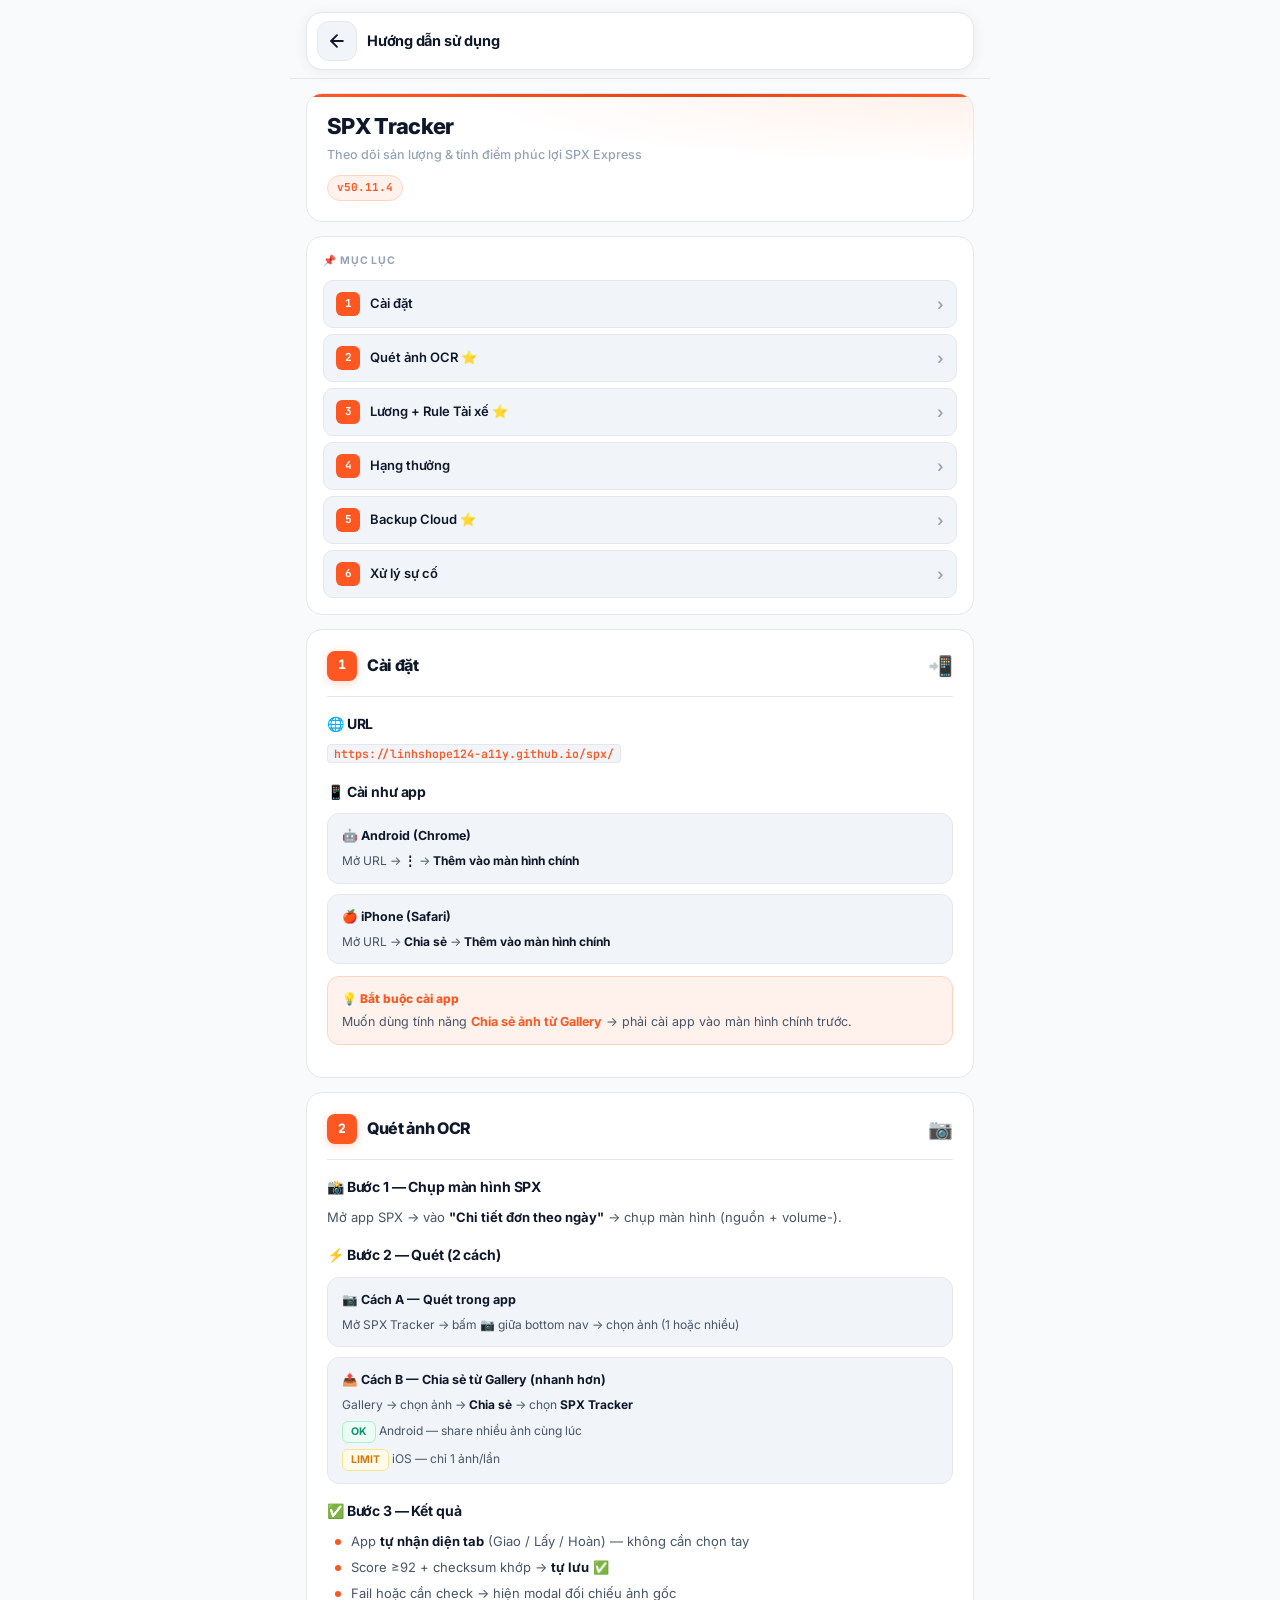
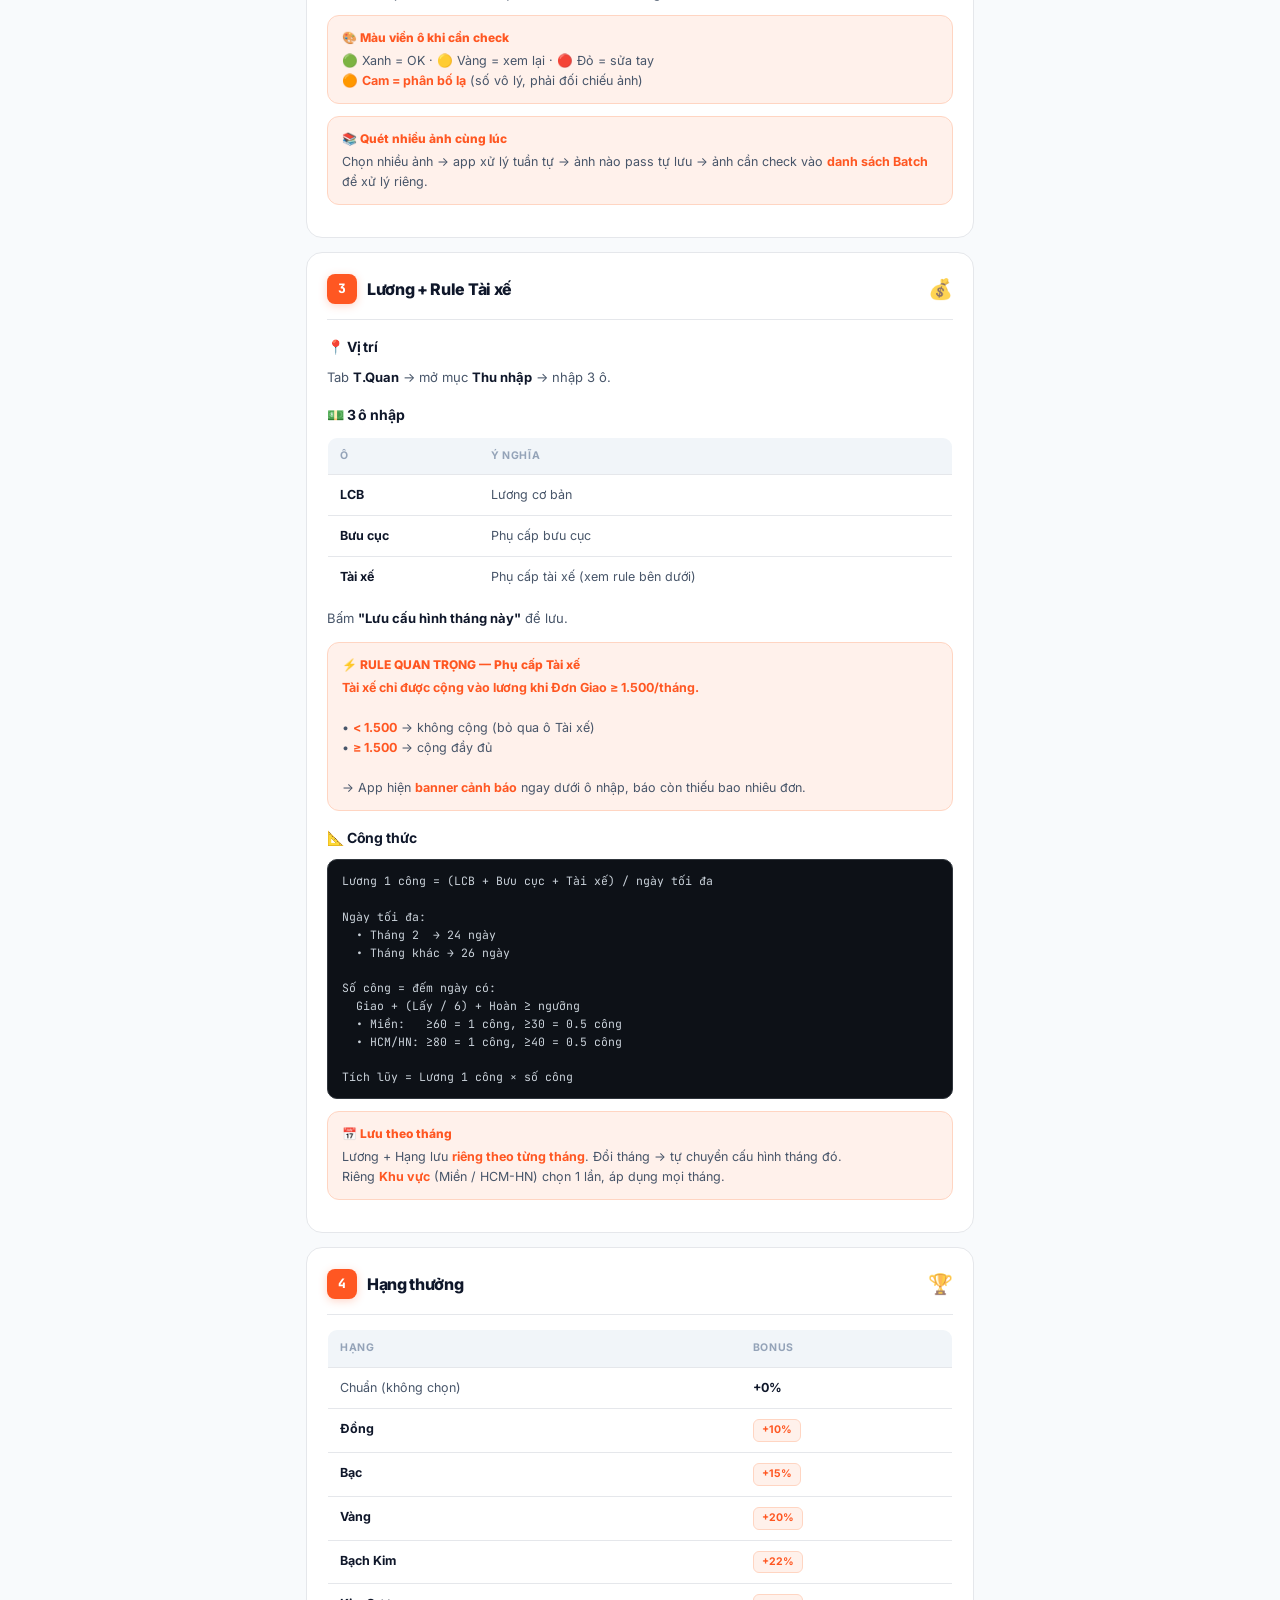
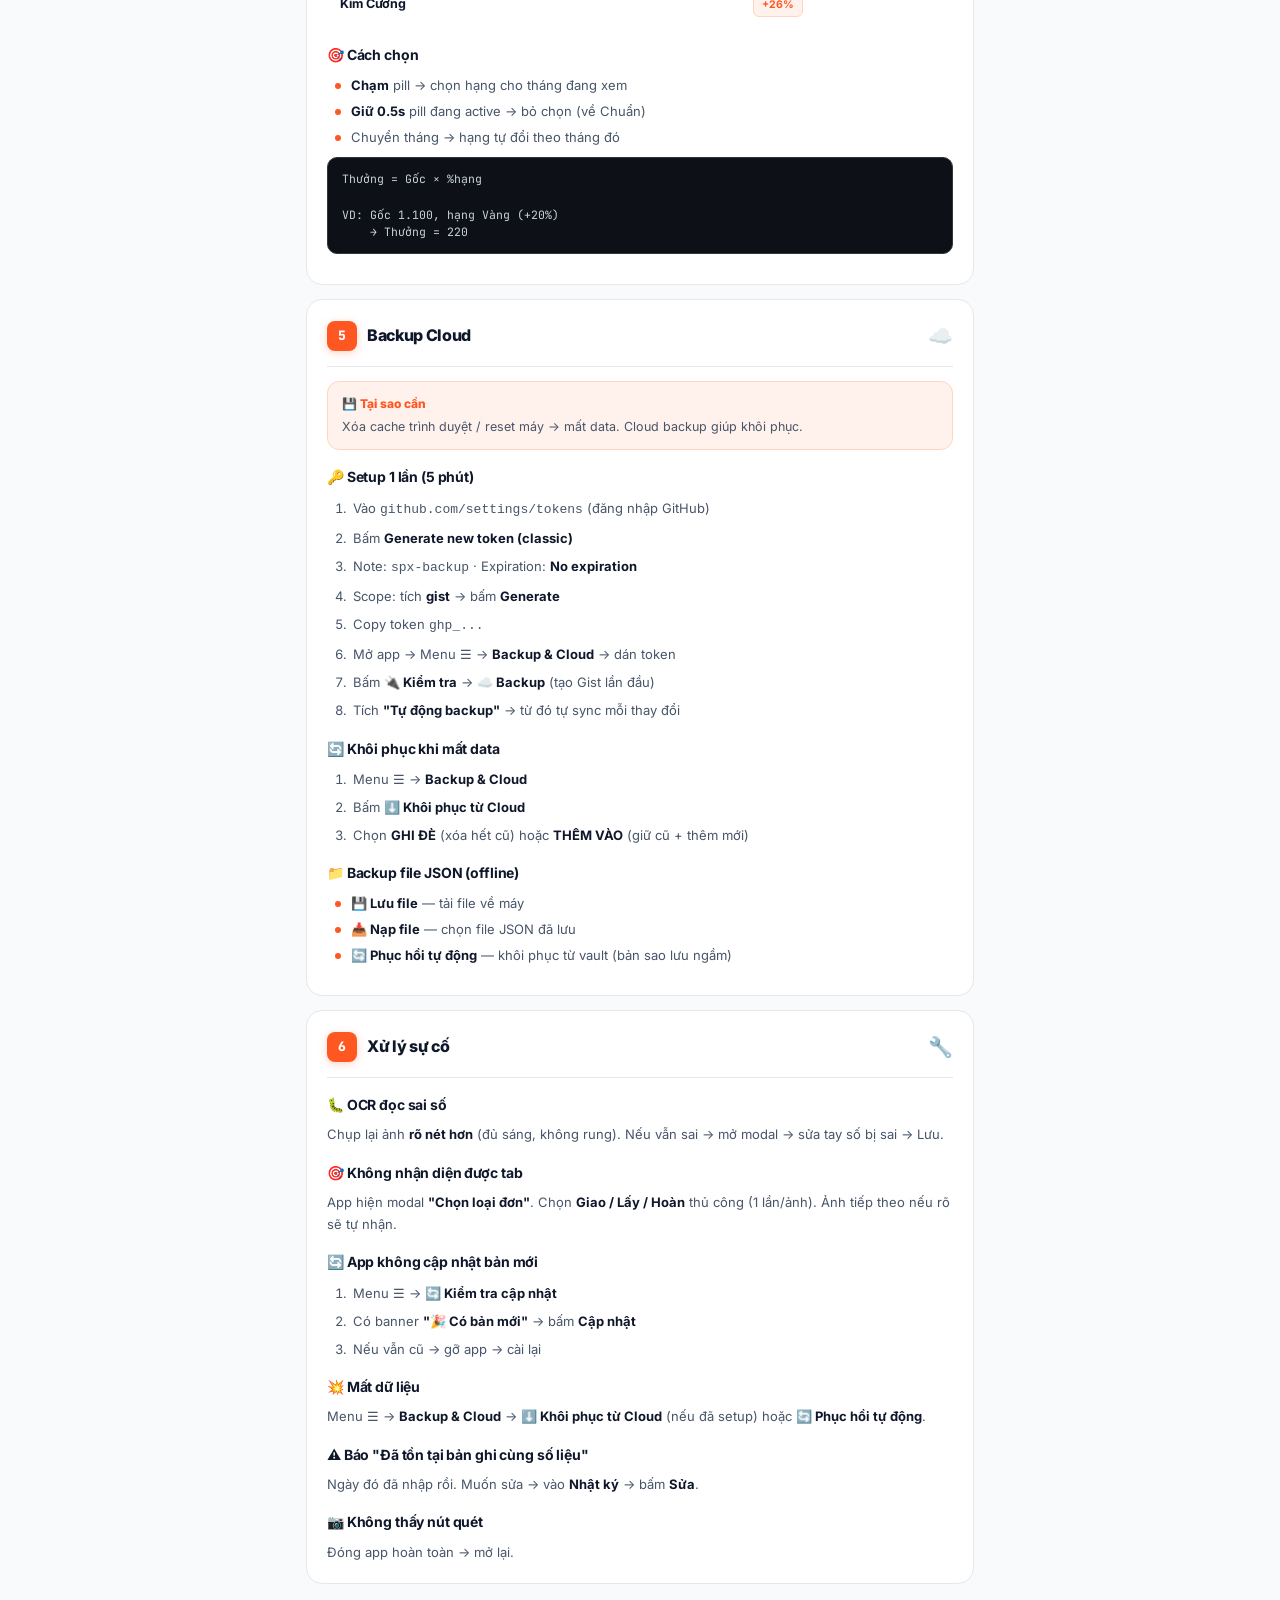
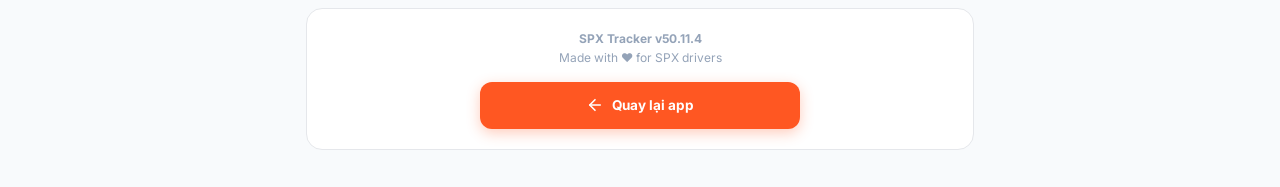
==== commit 5efc261d: "Update guide.html" ====
--- a/guide.html
+++ b/guide.html
@@ -9,542 +9,181 @@
 <link rel="stylesheet" href="https://fonts.googleapis.com/css2?family=Inter:wght@400;500;600;700;800&family=JetBrains+Mono:wght@500;600;700&display=swap">
 <style>
 :root {
-  --bg: #f8fafc;
-  --surface: #ffffff;
-  --surface-2: #f1f5f9;
-  --border: #e5e7eb;
-  --text-1: #0f172a;
-  --text-2: #475569;
-  --text-3: #94a3b8;
-  --accent: #ff5722;
-  --accent-soft: #fff1eb;
-  --accent-border: #ffd5c2;
-  --success: #059669;
-  --success-bg: #ecfdf5;
-  --warning: #d97706;
-  --warning-bg: #fffbeb;
-  --danger: #dc2626;
-  --danger-bg: #fef2f2;
+  --bg: #f8fafc; --surface: #ffffff; --surface-2: #f1f5f9; --border: #e5e7eb;
+  --text-1: #0f172a; --text-2: #475569; --text-3: #94a3b8;
+  --accent: #ff5722; --accent-soft: #fff1eb; --accent-border: #ffd5c2;
+  --success: #059669; --success-bg: #ecfdf5; --success-bd: #a7f3d0;
+  --warning: #d97706; --warning-bg: #fffbeb; --warning-bd: #fde68a;
+  --danger: #dc2626; --danger-bg: #fef2f2; --danger-bd: #fecaca;
 }
 [data-theme="dark"] {
-  --bg: #0d1117;
-  --surface: #161b22;
-  --surface-2: #21262d;
-  --border: #30363d;
-  --text-1: #e6edf3;
-  --text-2: #adbac7;
-  --text-3: #768390;
-  --accent: #ff6e40;
-  --accent-soft: rgba(255, 110, 64, 0.12);
-  --accent-border: rgba(255, 110, 64, 0.3);
-  --success: #3fb950;
-  --success-bg: rgba(63, 185, 80, 0.12);
-  --warning: #d29922;
-  --warning-bg: rgba(210, 153, 34, 0.12);
-  --danger: #f85149;
-  --danger-bg: rgba(248, 81, 73, 0.12);
+  --bg: #0d1117; --surface: #161b22; --surface-2: #21262d; --border: #30363d;
+  --text-1: #e6edf3; --text-2: #adbac7; --text-3: #768390;
+  --accent: #ff6e40; --accent-soft: rgba(255,110,64,0.12); --accent-border: rgba(255,110,64,0.3);
+  --success: #3fb950; --success-bg: rgba(63,185,80,0.12); --success-bd: rgba(63,185,80,0.3);
+  --warning: #d29922; --warning-bg: rgba(210,153,34,0.12); --warning-bd: rgba(210,153,34,0.3);
+  --danger: #f85149; --danger-bg: rgba(248,81,73,0.12); --danger-bd: rgba(248,81,73,0.3);
 }
 * { box-sizing: border-box; margin: 0; padding: 0; -webkit-tap-highlight-color: transparent; }
 html { scroll-behavior: smooth; scroll-padding-top: 80px; }
 body {
-  background: var(--bg);
-  color: var(--text-1);
+  background: var(--bg); color: var(--text-1);
   font-family: 'Inter', -apple-system, BlinkMacSystemFont, "Segoe UI", Roboto, sans-serif;
-  font-size: 14px;
-  line-height: 1.6;
-  -webkit-font-smoothing: antialiased;
+  font-size: 14px; line-height: 1.6; -webkit-font-smoothing: antialiased;
   padding-bottom: 40px;
 }
-
-/* ===== HEADER STICKY ===== */
 .g-header {
-  position: sticky;
-  top: 0;
-  z-index: 50;
-  background: var(--bg);
-  padding: 12px 16px 8px;
-  padding-top: calc(12px + env(safe-area-inset-top, 0px));
-  max-width: 700px;
-  margin: 0 auto;
-  border-bottom: 1px solid var(--border);
+  position: sticky; top: 0; z-index: 50; background: var(--bg);
+  padding: 12px 16px 8px; padding-top: calc(12px + env(safe-area-inset-top, 0px));
+  max-width: 700px; margin: 0 auto; border-bottom: 1px solid var(--border);
 }
 .g-header-inner {
-  background: var(--surface);
-  border: 1px solid var(--border);
-  border-radius: 16px;
-  padding: 8px 10px;
-  display: flex;
-  align-items: center;
-  gap: 10px;
-  box-shadow: 0 2px 14px rgba(15, 23, 42, 0.06);
+  background: var(--surface); border: 1px solid var(--border); border-radius: 16px;
+  padding: 8px 10px; display: flex; align-items: center; gap: 10px;
+  box-shadow: 0 2px 14px rgba(15,23,42,0.06);
 }
 .g-back-btn {
-  width: 40px;
-  height: 40px;
-  flex-shrink: 0;
-  display: inline-flex;
-  align-items: center;
-  justify-content: center;
-  background: var(--surface-2);
-  border: 1px solid var(--border);
-  border-radius: 12px;
-  cursor: pointer;
-  color: var(--text-1);
+  width: 40px; height: 40px; flex-shrink: 0; display: inline-flex;
+  align-items: center; justify-content: center; background: var(--surface-2);
+  border: 1px solid var(--border); border-radius: 12px; cursor: pointer;
+  color: var(--text-1); text-decoration: none; transition: all 0.15s;
+}
+.g-back-btn:active { transform: scale(0.94); }
+.g-back-btn svg { width: 20px; height: 20px; }
+.g-title { flex: 1; font-size: 14.5px; font-weight: 700; letter-spacing: -0.015em; }
+.g-shell { max-width: 700px; margin: 0 auto; padding: 0 16px; }
+.g-hero {
+  background: var(--surface); border: 1px solid var(--border); border-radius: 16px;
+  padding: 20px; margin-top: 14px; position: relative; overflow: hidden;
+  background-image: radial-gradient(140% 100% at 100% 0%, var(--accent-soft) 0%, transparent 55%);
+}
+.g-hero::before {
+  content: ''; position: absolute; top: 0; left: 0; right: 0; height: 3px;
+  background: linear-gradient(90deg, var(--accent) 0%, #ea4512 60%, var(--accent) 100%);
+}
+.g-hero-title { font-size: 22px; font-weight: 800; letter-spacing: -0.03em; line-height: 1.15; margin-bottom: 6px; }
+.g-hero-sub { font-size: 12.5px; color: var(--text-3); font-weight: 500; }
+.g-hero-version {
+  display: inline-block; background: var(--accent-soft); border: 1px solid var(--accent-border);
+  color: var(--accent); font-family: 'JetBrains Mono', monospace; font-size: 11px;
+  font-weight: 700; padding: 3px 9px; border-radius: 999px; margin-top: 10px;
+}
+.g-toc { background: var(--surface); border: 1px solid var(--border); border-radius: 16px; padding: 16px; margin-top: 14px; }
+.g-toc-title { font-size: 10.5px; font-weight: 700; text-transform: uppercase; letter-spacing: 0.9px; color: var(--text-3); margin-bottom: 10px; }
+.g-toc-list { display: grid; gap: 6px; }
+.g-toc-item {
+  display: flex; align-items: center; gap: 10px; padding: 11px 12px;
+  background: var(--surface-2); border: 1px solid var(--border); border-radius: 10px;
+  text-decoration: none; color: var(--text-1); font-size: 13px; font-weight: 600;
   transition: all 0.15s;
-  text-decoration: none;
-}
-.g-back-btn svg { width: 20px; height: 20px; }
-.g-back-btn:active { transform: scale(0.94); }
-.g-title {
-  flex: 1;
-  font-size: 14.5px;
-  font-weight: 700;
-  color: var(--text-1);
-  letter-spacing: -0.015em;
-  min-width: 0;
-  overflow: hidden;
-  text-overflow: ellipsis;
-  white-space: nowrap;
-}
-
-/* ===== LAYOUT ===== */
-.g-shell {
-  max-width: 700px;
-  margin: 0 auto;
-  padding: 0 16px;
-}
-
-/* ===== HERO ===== */
-.g-hero {
-  background: var(--surface);
-  border: 1px solid var(--border);
-  border-radius: 16px;
-  padding: 20px;
-  margin-top: 14px;
-  position: relative;
-  overflow: hidden;
-  background-image: radial-gradient(140% 100% at 100% 0%, var(--accent-soft) 0%, transparent 55%);
-}
-.g-hero::before {
-  content: '';
-  position: absolute;
-  top: 0; left: 0; right: 0;
-  height: 3px;
-  background: linear-gradient(90deg, var(--accent) 0%, #ea4512 60%, var(--accent) 100%);
-}
-.g-hero-title {
-  font-size: 22px;
-  font-weight: 800;
-  letter-spacing: -0.03em;
-  color: var(--text-1);
-  line-height: 1.15;
-  margin-bottom: 6px;
-}
-.g-hero-sub {
-  font-size: 12.5px;
-  color: var(--text-3);
-  font-weight: 500;
-}
-.g-hero-version {
-  display: inline-block;
-  background: var(--accent-soft);
-  border: 1px solid var(--accent-border);
-  color: var(--accent);
-  font-family: 'JetBrains Mono', monospace;
-  font-size: 11px;
-  font-weight: 700;
-  padding: 3px 9px;
-  border-radius: 999px;
-  margin-top: 10px;
-  letter-spacing: 0.3px;
-}
-
-/* ===== MỤC LỤC ===== */
-.g-toc {
-  background: var(--surface);
-  border: 1px solid var(--border);
-  border-radius: 16px;
-  padding: 16px;
-  margin-top: 14px;
-}
-.g-toc-title {
-  font-size: 10.5px;
-  font-weight: 700;
-  text-transform: uppercase;
-  letter-spacing: 0.9px;
-  color: var(--text-3);
-  margin-bottom: 10px;
-}
-.g-toc-list {
-  display: grid;
-  gap: 6px;
-}
-.g-toc-item {
-  display: flex;
-  align-items: center;
-  gap: 10px;
-  padding: 11px 12px;
-  background: var(--surface-2);
-  border: 1px solid var(--border);
-  border-radius: 10px;
-  text-decoration: none;
-  color: var(--text-1);
-  font-size: 13px;
-  font-weight: 600;
-  transition: all 0.15s;
-  letter-spacing: -0.005em;
 }
 .g-toc-item:active { transform: scale(0.985); background: var(--accent-soft); border-color: var(--accent-border); }
 .g-toc-num {
-  width: 24px;
-  height: 24px;
-  flex-shrink: 0;
-  display: inline-flex;
-  align-items: center;
-  justify-content: center;
-  background: var(--accent);
-  color: #fff;
-  font-family: 'JetBrains Mono', monospace;
-  font-weight: 700;
-  font-size: 11px;
-  border-radius: 6px;
+  width: 24px; height: 24px; flex-shrink: 0; display: inline-flex;
+  align-items: center; justify-content: center; background: var(--accent); color: #fff;
+  font-family: 'JetBrains Mono', monospace; font-weight: 700; font-size: 11px; border-radius: 6px;
 }
 .g-toc-text { flex: 1; min-width: 0; overflow: hidden; text-overflow: ellipsis; white-space: nowrap; }
 .g-toc-arrow { color: var(--text-3); font-size: 16px; line-height: 1; }
-
-/* ===== SECTION ===== */
 .g-section {
-  background: var(--surface);
-  border: 1px solid var(--border);
-  border-radius: 16px;
-  padding: 20px;
-  margin-top: 14px;
-  scroll-margin-top: 80px;
+  background: var(--surface); border: 1px solid var(--border); border-radius: 16px;
+  padding: 20px; margin-top: 14px; scroll-margin-top: 80px;
 }
 .g-section-head {
-  display: flex;
-  align-items: center;
-  gap: 10px;
-  margin-bottom: 14px;
-  padding-bottom: 14px;
-  border-bottom: 1px solid var(--border);
+  display: flex; align-items: center; gap: 10px; margin-bottom: 14px;
+  padding-bottom: 14px; border-bottom: 1px solid var(--border);
 }
 .g-section-num {
-  width: 30px;
-  height: 30px;
-  flex-shrink: 0;
-  display: inline-flex;
-  align-items: center;
-  justify-content: center;
-  background: var(--accent);
-  color: #fff;
-  font-family: 'JetBrains Mono', monospace;
-  font-weight: 800;
-  font-size: 13px;
-  border-radius: 8px;
-  box-shadow: 0 2px 8px rgba(255, 87, 34, 0.25);
-}
-.g-section-title {
-  font-size: 16px;
-  font-weight: 800;
-  color: var(--text-1);
-  letter-spacing: -0.02em;
-}
-.g-section-icon {
-  margin-left: auto;
-  font-size: 20px;
-  opacity: 0.8;
-}
-
-/* ===== TYPOGRAPHY ===== */
-.g-h3 {
-  font-size: 14px;
-  font-weight: 700;
-  color: var(--text-1);
-  margin: 16px 0 8px;
-  letter-spacing: -0.01em;
-}
+  width: 30px; height: 30px; flex-shrink: 0; display: inline-flex;
+  align-items: center; justify-content: center; background: var(--accent); color: #fff;
+  font-family: 'JetBrains Mono', monospace; font-weight: 800; font-size: 13px;
+  border-radius: 8px; box-shadow: 0 2px 8px rgba(255,87,34,0.25);
+}
+.g-section-title { font-size: 16px; font-weight: 800; letter-spacing: -0.02em; }
+.g-section-icon { margin-left: auto; font-size: 20px; opacity: 0.8; }
+.g-h3 { font-size: 14px; font-weight: 700; margin: 16px 0 8px; letter-spacing: -0.01em; }
 .g-h3:first-child { margin-top: 0; }
-.g-p {
-  font-size: 13px;
-  color: var(--text-2);
-  line-height: 1.65;
-  margin-bottom: 10px;
-}
+.g-p { font-size: 13px; color: var(--text-2); line-height: 1.65; margin-bottom: 10px; }
 .g-p:last-child { margin-bottom: 0; }
 .g-p b { color: var(--text-1); font-weight: 700; }
 .g-p code {
-  font-family: 'JetBrains Mono', monospace;
-  font-size: 11.5px;
-  background: var(--surface-2);
-  border: 1px solid var(--border);
-  padding: 1px 6px;
-  border-radius: 4px;
-  color: var(--accent);
-  font-weight: 600;
-}
-
-.g-list {
-  list-style: none;
-  padding: 0;
-  margin: 0 0 10px;
-  display: flex;
-  flex-direction: column;
-  gap: 6px;
-}
-.g-list li {
-  position: relative;
-  padding-left: 24px;
-  font-size: 13px;
-  color: var(--text-2);
-  line-height: 1.55;
-}
-.g-list li::before {
-  content: '';
-  position: absolute;
-  left: 8px;
-  top: 8px;
-  width: 6px;
-  height: 6px;
-  border-radius: 50%;
-  background: var(--accent);
-}
+  font-family: 'JetBrains Mono', monospace; font-size: 11.5px;
+  background: var(--surface-2); border: 1px solid var(--border);
+  padding: 1px 6px; border-radius: 4px; color: var(--accent); font-weight: 600;
+  word-break: break-all;
+}
+.g-list { list-style: none; padding: 0; margin: 0 0 10px; display: flex; flex-direction: column; gap: 6px; }
+.g-list li { position: relative; padding-left: 24px; font-size: 13px; color: var(--text-2); line-height: 1.55; }
+.g-list li::before { content: ''; position: absolute; left: 8px; top: 8px; width: 6px; height: 6px; border-radius: 50%; background: var(--accent); }
 .g-list li b { color: var(--text-1); font-weight: 700; }
-
-.g-olist {
-  padding-left: 22px;
-  margin: 0 0 10px;
-  font-size: 13px;
-  color: var(--text-2);
-  line-height: 1.7;
-}
+.g-olist { padding-left: 22px; margin: 0 0 10px; font-size: 13px; color: var(--text-2); line-height: 1.7; }
 .g-olist li { margin-bottom: 6px; padding-left: 4px; }
 .g-olist li b { color: var(--text-1); font-weight: 700; }
-
-/* ===== CARD / NOTE ===== */
 .g-note {
-  background: var(--accent-soft);
-  border: 1px solid var(--accent-border);
-  border-radius: 12px;
-  padding: 12px 14px;
-  font-size: 12.5px;
-  color: var(--text-2);
-  line-height: 1.6;
-  margin: 12px 0;
+  background: var(--accent-soft); border: 1px solid var(--accent-border); border-radius: 12px;
+  padding: 12px 14px; font-size: 12.5px; color: var(--text-2); line-height: 1.6; margin: 12px 0;
 }
 .g-note b { color: var(--accent); font-weight: 700; }
-.g-note-title {
-  font-weight: 800;
-  color: var(--accent);
-  display: block;
-  margin-bottom: 4px;
-  font-size: 12px;
-  letter-spacing: -0.005em;
-}
-
-.g-card {
-  background: var(--surface-2);
-  border: 1px solid var(--border);
-  border-radius: 12px;
-  padding: 12px 14px;
-  margin: 10px 0;
-}
-.g-card-title {
-  font-size: 12.5px;
-  font-weight: 700;
-  color: var(--text-1);
-  margin-bottom: 6px;
-}
-.g-card p {
-  font-size: 12px;
-  color: var(--text-2);
-  line-height: 1.55;
-  margin: 0;
-}
+.g-note-title { font-weight: 800; color: var(--accent); display: block; margin-bottom: 4px; font-size: 12px; }
+.g-card { background: var(--surface-2); border: 1px solid var(--border); border-radius: 12px; padding: 12px 14px; margin: 10px 0; }
+.g-card-title { font-size: 12.5px; font-weight: 700; margin-bottom: 6px; }
+.g-card p { font-size: 12px; color: var(--text-2); line-height: 1.55; margin: 0; }
 .g-card p + p { margin-top: 6px; }
 .g-card b { color: var(--text-1); font-weight: 700; }
-
-/* ===== BẢNG ===== */
-.g-table {
-  width: 100%;
-  border-collapse: collapse;
-  font-size: 12.5px;
-  margin: 10px 0;
-  background: var(--surface);
-  border-radius: 10px;
-  overflow: hidden;
-  border: 1px solid var(--border);
-}
+.g-table { width: 100%; border-collapse: collapse; font-size: 12.5px; margin: 10px 0; background: var(--surface); border-radius: 10px; overflow: hidden; border: 1px solid var(--border); }
 .g-table th {
-  background: var(--surface-2);
-  text-align: left;
-  padding: 10px 12px;
-  font-size: 10.5px;
-  font-weight: 700;
-  text-transform: uppercase;
-  letter-spacing: 0.6px;
-  color: var(--text-3);
+  background: var(--surface-2); text-align: left; padding: 10px 12px; font-size: 10.5px;
+  font-weight: 700; text-transform: uppercase; letter-spacing: 0.6px; color: var(--text-3);
   border-bottom: 1px solid var(--border);
 }
-.g-table td {
-  padding: 10px 12px;
-  border-bottom: 1px solid var(--border);
-  color: var(--text-2);
-  vertical-align: top;
-}
+.g-table td { padding: 10px 12px; border-bottom: 1px solid var(--border); color: var(--text-2); vertical-align: top; }
 .g-table tr:last-child td { border-bottom: none; }
 .g-table b { color: var(--text-1); font-weight: 700; }
-.g-table code {
-  font-family: 'JetBrains Mono', monospace;
-  font-size: 11px;
-  background: var(--surface-2);
-  padding: 1px 5px;
-  border-radius: 3px;
-}
-
-/* ===== CODE BLOCK ===== */
 .g-code {
-  background: #0d1117;
-  color: #c9d1d9;
-  font-family: 'JetBrains Mono', monospace;
-  font-size: 12px;
-  line-height: 1.55;
-  padding: 12px 14px;
-  border-radius: 10px;
-  overflow-x: auto;
-  margin: 10px 0;
-  border: 1px solid #30363d;
-  white-space: pre;
+  background: #0d1117; color: #c9d1d9; font-family: 'JetBrains Mono', monospace;
+  font-size: 11.5px; line-height: 1.55; padding: 12px 14px; border-radius: 10px;
+  overflow-x: auto; margin: 10px 0; border: 1px solid #30363d; white-space: pre;
 }
 .g-code b { color: #ff6e40; font-weight: 700; }
-
-/* ===== BADGE ===== */
 .g-badge {
-  display: inline-block;
-  font-size: 10.5px;
-  font-weight: 700;
-  padding: 2px 8px;
-  border-radius: 6px;
-  border: 1px solid;
-  letter-spacing: 0.2px;
-}
-.g-badge-accent  { color: var(--accent);  background: var(--accent-soft);  border-color: var(--accent-border); }
-.g-badge-success { color: var(--success); background: var(--success-bg); border-color: var(--success); }
-.g-badge-warning { color: var(--warning); background: var(--warning-bg); border-color: var(--warning); }
-.g-badge-danger  { color: var(--danger);  background: var(--danger-bg);  border-color: var(--danger); }
-
-/* ===== SCREENSHOTS ===== */
-.g-screenshot-wrap {
-  margin: 14px 0;
-  border-radius: 14px;
-  overflow: hidden;
-  background: var(--surface-2);
-  border: 1px solid var(--border);
-}
-.g-screenshot {
-  width: 100%;
-  height: auto;
-  display: block;
-  cursor: zoom-in;
-  transition: transform 0.2s;
-}
-.g-screenshot:active { transform: scale(0.995); }
-.g-screenshot-caption {
-  padding: 10px 14px;
-  font-size: 11.5px;
-  color: var(--text-3);
-  font-weight: 600;
-  text-align: center;
-  border-top: 1px solid var(--border);
-  background: var(--surface-2);
-  letter-spacing: 0.1px;
-}
-
-/* Lightbox */
-#gLightbox {
-  position: fixed;
-  inset: 0;
-  background: rgba(0, 0, 0, 0.95);
-  display: none;
-  align-items: center;
-  justify-content: center;
-  z-index: 999;
-  padding: 16px;
-}
+  display: inline-block; font-size: 10.5px; font-weight: 700; padding: 2px 8px;
+  border-radius: 6px; border: 1px solid;
+}
+.g-badge-accent { color: var(--accent); background: var(--accent-soft); border-color: var(--accent-border); }
+.g-badge-success { color: var(--success); background: var(--success-bg); border-color: var(--success-bd); }
+.g-badge-warning { color: var(--warning); background: var(--warning-bg); border-color: var(--warning-bd); }
+.g-badge-danger { color: var(--danger); background: var(--danger-bg); border-color: var(--danger-bd); }
+.g-screenshot-wrap { margin: 14px 0; border-radius: 14px; overflow: hidden; background: var(--surface-2); border: 1px solid var(--border); }
+.g-screenshot { width: 100%; height: auto; display: block; cursor: zoom-in; }
+.g-screenshot-caption { padding: 10px 14px; font-size: 11.5px; color: var(--text-3); font-weight: 600; text-align: center; border-top: 1px solid var(--border); background: var(--surface-2); }
+#gLightbox { position: fixed; inset: 0; background: rgba(0,0,0,0.95); display: none; align-items: center; justify-content: center; z-index: 999; padding: 16px; }
 #gLightbox.active { display: flex; }
-#gLightbox img {
-  max-width: 100%;
-  max-height: 100%;
-  object-fit: contain;
-  border-radius: 8px;
-}
+#gLightbox img { max-width: 100%; max-height: 100%; object-fit: contain; border-radius: 8px; }
 #gLightbox .g-lb-close {
-  position: absolute;
-  top: calc(12px + env(safe-area-inset-top, 0));
-  right: 12px;
-  width: 44px;
-  height: 44px;
-  border-radius: 50%;
-  background: rgba(255, 255, 255, 0.15);
-  color: #fff;
-  border: none;
-  font-size: 22px;
-  font-weight: 700;
-  cursor: pointer;
-  backdrop-filter: blur(8px);
-}
-
-/* ===== FOOTER ===== */
-.g-footer {
-  margin-top: 24px;
-  padding: 20px;
-  background: var(--surface);
-  border: 1px solid var(--border);
-  border-radius: 16px;
-  text-align: center;
-}
-.g-footer-text {
-  font-size: 12px;
-  color: var(--text-3);
-  line-height: 1.6;
-  margin-bottom: 14px;
-}
+  position: absolute; top: calc(12px + env(safe-area-inset-top, 0)); right: 12px;
+  width: 44px; height: 44px; border-radius: 50%; background: rgba(255,255,255,0.15);
+  color: #fff; border: none; font-size: 22px; font-weight: 700; cursor: pointer;
+}
+.g-footer { margin-top: 24px; padding: 20px; background: var(--surface); border: 1px solid var(--border); border-radius: 16px; text-align: center; }
+.g-footer-text { font-size: 12px; color: var(--text-3); line-height: 1.6; margin-bottom: 14px; }
 .g-footer-btn {
-  display: inline-flex;
-  align-items: center;
-  justify-content: center;
-  gap: 8px;
-  padding: 13px 22px;
-  background: var(--accent);
-  color: #fff;
-  border: none;
-  border-radius: 12px;
-  font-family: inherit;
-  font-size: 13.5px;
-  font-weight: 700;
-  cursor: pointer;
-  text-decoration: none;
-  box-shadow: 0 4px 14px rgba(255, 87, 34, 0.3);
-  transition: all 0.15s;
-  letter-spacing: -0.005em;
-  width: 100%;
-  max-width: 320px;
+  display: inline-flex; align-items: center; justify-content: center; gap: 8px;
+  padding: 13px 22px; background: var(--accent); color: #fff; border: none;
+  border-radius: 12px; font-family: inherit; font-size: 13.5px; font-weight: 700;
+  cursor: pointer; text-decoration: none; width: 100%; max-width: 320px;
+  box-shadow: 0 4px 14px rgba(255,87,34,0.3);
 }
 .g-footer-btn:active { transform: scale(0.97); }
 .g-footer-btn svg { width: 18px; height: 18px; }
-
 @media (max-width: 360px) {
   .g-section { padding: 16px; }
   .g-hero-title { font-size: 20px; }
   .g-section-title { font-size: 15px; }
-  .g-section-num { width: 26px; height: 26px; font-size: 12px; }
-  .g-toc-item { font-size: 12.5px; padding: 10px 11px; }
 }
 </style>
 </head>
 <body>
 
-<!-- ============ HEADER STICKY ============ -->
 <header class="g-header">
   <div class="g-header-inner">
     <a href="./index.html" class="g-back-btn" aria-label="Quay lại">
@@ -559,380 +198,150 @@
 
 <div class="g-shell">
 
-  <!-- ============ HERO ============ -->
   <section class="g-hero">
     <div class="g-hero-title">SPX Tracker</div>
     <div class="g-hero-sub">Theo dõi sản lượng & tính điểm phúc lợi SPX Express</div>
-    <span class="g-hero-version">v50.8.0</span>
-  </section>
-
-  <!-- ============ MỤC LỤC ============ -->
+    <span class="g-hero-version">v50.11.4</span>
+  </section>
+
   <nav class="g-toc">
     <div class="g-toc-title">📌 Mục lục</div>
     <div class="g-toc-list">
-      <a href="#s1"  class="g-toc-item"><span class="g-toc-num">1</span><span class="g-toc-text">Giới thiệu</span><span class="g-toc-arrow">›</span></a>
-      <a href="#s2"  class="g-toc-item"><span class="g-toc-num">2</span><span class="g-toc-text">Cài đặt & Truy cập</span><span class="g-toc-arrow">›</span></a>
-      <a href="#s3"  class="g-toc-item"><span class="g-toc-num">3</span><span class="g-toc-text">Tổng quan giao diện</span><span class="g-toc-arrow">›</span></a>
-      <a href="#s4"  class="g-toc-item"><span class="g-toc-num">4</span><span class="g-toc-text">Bắt đầu nhanh</span><span class="g-toc-arrow">›</span></a>
-      <a href="#s5"  class="g-toc-item"><span class="g-toc-num">5</span><span class="g-toc-text">Nhập sản lượng</span><span class="g-toc-arrow">›</span></a>
-      <a href="#s6"  class="g-toc-item"><span class="g-toc-num">6</span><span class="g-toc-text">Thu nhập & hạng theo tháng</span><span class="g-toc-arrow">›</span></a>
-      <a href="#s7"  class="g-toc-item"><span class="g-toc-num">7</span><span class="g-toc-text">Đọc hiểu dữ liệu</span><span class="g-toc-arrow">›</span></a>
-      <a href="#s8"  class="g-toc-item"><span class="g-toc-num">8</span><span class="g-toc-text">Chọn kỳ xem (tháng)</span><span class="g-toc-arrow">›</span></a>
-      <a href="#s9"  class="g-toc-item"><span class="g-toc-num">9</span><span class="g-toc-text">Hạng thưởng</span><span class="g-toc-arrow">›</span></a>
-      <a href="#s10" class="g-toc-item"><span class="g-toc-num">10</span><span class="g-toc-text">Nhật ký — Sửa/Xóa</span><span class="g-toc-arrow">›</span></a>
-      <a href="#s11" class="g-toc-item"><span class="g-toc-num">11</span><span class="g-toc-text">Backup & Cloud</span><span class="g-toc-arrow">›</span></a>
-      <a href="#s12" class="g-toc-item"><span class="g-toc-num">12</span><span class="g-toc-text">Cài đặt khác</span><span class="g-toc-arrow">›</span></a>
-      <a href="#s13" class="g-toc-item"><span class="g-toc-num">13</span><span class="g-toc-text">Xử lý sự cố</span><span class="g-toc-arrow">›</span></a>
-      <a href="#s14" class="g-toc-item"><span class="g-toc-num">14</span><span class="g-toc-text">Câu hỏi thường gặp</span><span class="g-toc-arrow">›</span></a>
+      <a href="#s1" class="g-toc-item"><span class="g-toc-num">1</span><span class="g-toc-text">Cài đặt</span><span class="g-toc-arrow">›</span></a>
+      <a href="#s2" class="g-toc-item"><span class="g-toc-num">2</span><span class="g-toc-text">Quét ảnh OCR ⭐</span><span class="g-toc-arrow">›</span></a>
+      <a href="#s3" class="g-toc-item"><span class="g-toc-num">3</span><span class="g-toc-text">Lương + Rule Tài xế ⭐</span><span class="g-toc-arrow">›</span></a>
+      <a href="#s4" class="g-toc-item"><span class="g-toc-num">4</span><span class="g-toc-text">Hạng thưởng</span><span class="g-toc-arrow">›</span></a>
+      <a href="#s5" class="g-toc-item"><span class="g-toc-num">5</span><span class="g-toc-text">Backup Cloud ⭐</span><span class="g-toc-arrow">›</span></a>
+      <a href="#s6" class="g-toc-item"><span class="g-toc-num">6</span><span class="g-toc-text">Xử lý sự cố</span><span class="g-toc-arrow">›</span></a>
     </div>
   </nav>
 
-  <!-- ============ 1. GIỚI THIỆU ============ -->
+  <!-- ============ 1. CÀI ĐẶT ============ -->
   <section class="g-section" id="s1">
     <div class="g-section-head">
       <div class="g-section-num">1</div>
-      <div class="g-section-title">Giới thiệu</div>
-      <span class="g-section-icon">📖</span>
-    </div>
-    <p class="g-p"><b>SPX Tracker</b> là ứng dụng web (PWA) giúp tài xế SPX Express:</p>
+      <div class="g-section-title">Cài đặt</div>
+      <span class="g-section-icon">📲</span>
+    </div>
+
+    <h3 class="g-h3">🌐 URL</h3>
+    <p class="g-p"><code>https://linhshope124-a11y.github.io/spx/</code></p>
+
+    <h3 class="g-h3">📱 Cài như app</h3>
+    <div class="g-card">
+      <div class="g-card-title">🤖 Android (Chrome)</div>
+      <p>Mở URL → <b>⋮</b> → <b>Thêm vào màn hình chính</b></p>
+    </div>
+    <div class="g-card">
+      <div class="g-card-title">🍎 iPhone (Safari)</div>
+      <p>Mở URL → <b>Chia sẻ</b> → <b>Thêm vào màn hình chính</b></p>
+    </div>
+
+    <div class="g-note">
+      <span class="g-note-title">💡 Bắt buộc cài app</span>
+      Muốn dùng tính năng <b>Chia sẻ ảnh từ Gallery</b> → phải cài app vào màn hình chính trước.
+    </div>
+  </section>
+
+  <!-- ============ 2. OCR + SHARE ============ -->
+  <section class="g-section" id="s2">
+    <div class="g-section-head">
+      <div class="g-section-num">2</div>
+      <div class="g-section-title">Quét ảnh OCR</div>
+      <span class="g-section-icon">📷</span>
+    </div>
+
+    <h3 class="g-h3">📸 Bước 1 — Chụp màn hình SPX</h3>
+    <p class="g-p">Mở app SPX → vào <b>"Chi tiết đơn theo ngày"</b> → chụp màn hình (nguồn + volume-).</p>
+
+    <h3 class="g-h3">⚡ Bước 2 — Quét (2 cách)</h3>
+    <div class="g-card">
+      <div class="g-card-title">📷 Cách A — Quét trong app</div>
+      <p>Mở SPX Tracker → bấm <b>📷</b> giữa bottom nav → chọn ảnh (1 hoặc nhiều)</p>
+    </div>
+    <div class="g-card">
+      <div class="g-card-title">📤 Cách B — Chia sẻ từ Gallery (nhanh hơn)</div>
+      <p>Gallery → chọn ảnh → <b>Chia sẻ</b> → chọn <b>SPX Tracker</b></p>
+      <p style="margin-top:6px"><span class="g-badge g-badge-success">OK</span> Android — share nhiều ảnh cùng lúc</p>
+      <p><span class="g-badge g-badge-warning">LIMIT</span> iOS — chỉ 1 ảnh/lần</p>
+    </div>
+
+    <h3 class="g-h3">✅ Bước 3 — Kết quả</h3>
     <ul class="g-list">
-      <li>📊 <b>Theo dõi sản lượng</b> hàng ngày theo 8 dải khối lượng</li>
-      <li>🎯 <b>Tính điểm phúc lợi</b> theo chính sách công ty</li>
-      <li>📷 <b>Quét ảnh</b> chụp màn hình SPX — tự động nhập liệu</li>
-      <li>💰 <b>Thu nhập + hạng thưởng</b> lưu riêng theo từng tháng</li>
-      <li>☁️ <b>Backup Cloud</b> qua GitHub Gist — không mất dữ liệu</li>
-      <li>🔄 <b>Tự cập nhật</b> khi có bản mới — không cần xóa cache</li>
-      <li>📱 <b>Chạy offline</b> — không cần mạng sau lần đầu tải</li>
+      <li>App <b>tự nhận diện tab</b> (Giao / Lấy / Hoàn) — không cần chọn tay</li>
+      <li>Score ≥92 + checksum khớp → <b>tự lưu</b> ✅</li>
+      <li>Fail hoặc cần check → hiện modal đối chiếu ảnh gốc</li>
     </ul>
-    <div class="g-note">
-      <span class="g-note-title">💡 Không cần tài khoản</span>
-      Không cần đăng ký. Dữ liệu lưu ngay trên điện thoại bạn.
-    </div>
-  </section>
-
-  <!-- ============ 2. CÀI ĐẶT ============ -->
-  <section class="g-section" id="s2">
-    <div class="g-section-head">
-      <div class="g-section-num">2</div>
-      <div class="g-section-title">Cài đặt & Truy cập</div>
-      <span class="g-section-icon">📲</span>
-    </div>
-
-    <h3 class="g-h3">🌐 Cách 1: Dùng trên trình duyệt</h3>
-    <ol class="g-olist">
-      <li>Mở <b>Chrome / Safari</b> trên điện thoại</li>
-      <li>Truy cập: <code>https://linhshope124-a11y.github.io/Linh/</code></li>
-      <li>Đợi 5-10 giây — app tự tải về (~15MB lần đầu)</li>
-      <li>Dùng được luôn</li>
-    </ol>
-
-    <h3 class="g-h3">📱 Cách 2: Cài như app (khuyến nghị)</h3>
-    <div class="g-card">
-      <div class="g-card-title">🤖 Trên Android (Chrome)</div>
-      <p>1. Mở URL ở trên</p>
-      <p>2. Chạm <b>⋮</b> góc phải → <b>Thêm vào màn hình chính</b></p>
-      <p>3. Đặt tên → Thêm → Biểu tượng SPX xuất hiện</p>
-    </div>
-    <div class="g-card">
-      <div class="g-card-title">🍎 Trên iPhone (Safari)</div>
-      <p>1. Mở URL trên</p>
-      <p>2. Chạm biểu tượng <b>Chia sẻ</b> (hộp có mũi tên)</p>
-      <p>3. Chọn <b>Thêm vào màn hình chính</b> → Thêm</p>
-    </div>
-
-    <div class="g-note">
-      <span class="g-note-title">✅ Lợi ích khi cài</span>
-      Mở nhanh như app thật · Chạy toàn màn hình · Tự cập nhật khi có bản mới
-    </div>
-  </section>
-
-  <!-- ============ 3. GIAO DIỆN ============ -->
+
+    <div class="g-note">
+      <span class="g-note-title">🎨 Màu viền ô khi cần check</span>
+      🟢 Xanh = OK · 🟡 Vàng = xem lại · 🔴 Đỏ = sửa tay<br>
+      🟠 <b>Cam = phân bố lạ</b> (số vô lý, phải đối chiếu ảnh)
+    </div>
+
+    <div class="g-note">
+      <span class="g-note-title">📚 Quét nhiều ảnh cùng lúc</span>
+      Chọn nhiều ảnh → app xử lý tuần tự → ảnh nào pass tự lưu → ảnh cần check vào <b>danh sách Batch</b> để xử lý riêng.
+    </div>
+  </section>
+
+  <!-- ============ 3. LƯƠNG + RULE TÀI XẾ ============ -->
   <section class="g-section" id="s3">
     <div class="g-section-head">
       <div class="g-section-num">3</div>
-      <div class="g-section-title">Tổng quan giao diện</div>
-      <span class="g-section-icon">🎨</span>
-    </div>
-
-    <div class="g-screenshot-wrap">
-      <img src="./overview.png" alt="Màn hình Tổng quan" class="g-screenshot" onclick="openLightbox(this.src)">
-      <div class="g-screenshot-caption">Màn hình Tổng quan — tab T.Quan</div>
-    </div>
-
-    <h3 class="g-h3">🧭 5 Tab chính</h3>
+      <div class="g-section-title">Lương + Rule Tài xế</div>
+      <span class="g-section-icon">💰</span>
+    </div>
+
+    <h3 class="g-h3">📍 Vị trí</h3>
+    <p class="g-p">Tab <b>T.Quan</b> → mở mục <b>Thu nhập</b> → nhập 3 ô.</p>
+
+    <h3 class="g-h3">💵 3 ô nhập</h3>
     <table class="g-table">
-      <thead><tr><th>Tab</th><th>Chức năng</th></tr></thead>
+      <thead><tr><th>Ô</th><th>Ý nghĩa</th></tr></thead>
       <tbody>
-        <tr><td><b>T.Quan</b></td><td>Tổng điểm, 3 loại đơn, cơ hội tăng điểm</td></tr>
-        <tr><td><b>Giao</b></td><td>Chi tiết bảng 8 dải khối lượng Giao</td></tr>
-        <tr><td><b>📷</b> (giữa)</td><td>Quét ảnh OCR</td></tr>
-        <tr><td><b>Lấy</b></td><td>Chi tiết bảng 8 dải Lấy</td></tr>
-        <tr><td><b>Hoàn</b></td><td>Chi tiết bảng 8 dải Hoàn</td></tr>
+        <tr><td><b>LCB</b></td><td>Lương cơ bản</td></tr>
+        <tr><td><b>Bưu cục</b></td><td>Phụ cấp bưu cục</td></tr>
+        <tr><td><b>Tài xế</b></td><td>Phụ cấp tài xế (xem rule bên dưới)</td></tr>
       </tbody>
     </table>
-
-    <div class="g-screenshot-wrap">
-      <img src="./pickup.png" alt="Tab Lấy — chi tiết 8 dải" class="g-screenshot" onclick="openLightbox(this.src)">
-      <div class="g-screenshot-caption">Tab Lấy — chi tiết 8 dải khối lượng</div>
-    </div>
-  </section>
-
-  <!-- ============ 4. BẮT ĐẦU NHANH ============ -->
-  <section class="g-section" id="s4">
-    <div class="g-section-head">
-      <div class="g-section-num">4</div>
-      <div class="g-section-title">Bắt đầu nhanh</div>
-      <span class="g-section-icon">🚀</span>
-    </div>
-
-    <div class="g-card">
-      <div class="g-card-title">Bước 1 — Chọn khu vực + nhập lương</div>
-      <p>1. Vào tab <b>T.Quan</b> → mở <b>Thu nhập</b></p>
-      <p>2. Chọn <b>Khu vực</b>: Miền hoặc TP.HCM & HN</p>
-      <p>3. Nhập <b>LCB</b>, <b>Bưu cục</b>, <b>Tài xế</b> của tháng hiện tại</p>
-      <p>4. Bấm <b>"Lưu cấu hình tháng này"</b></p>
-    </div>
-
-    <div class="g-card">
-      <div class="g-card-title">Bước 2 — Chọn hạng thưởng</div>
-      <p>1. Vào mục <b>Hạng</b> ở tab T.Quan</p>
-      <p>2. Bấm pill hạng của bạn (VD: <b>Vàng</b>)</p>
-      <p>3. Hạng sẽ được lưu riêng cho <b>tháng đang xem</b></p>
-    </div>
-
-    <div class="g-card">
-      <div class="g-card-title">Bước 3 — Nhập sản lượng hôm nay</div>
-      <p><b>Cách 1 (nhanh):</b> Bấm <b>📷</b> ở giữa → chọn ảnh chụp màn hình SPX</p>
-      <p><b>Cách 2 (thủ công):</b> Menu <b>☰</b> → <b>Nhập sản lượng</b></p>
-    </div>
-
-    <div class="g-card">
-      <div class="g-card-title">Bước 4 — Xem kết quả</div>
-      <p>Quay về T.Quan → xem tổng điểm đã cập nhật</p>
-    </div>
-  </section>
-
-  <!-- ============ 5. NHẬP SẢN LƯỢNG ============ -->
-  <section class="g-section" id="s5">
-    <div class="g-section-head">
-      <div class="g-section-num">5</div>
-      <div class="g-section-title">Nhập sản lượng</div>
-      <span class="g-section-icon">📝</span>
-    </div>
-
-    <h3 class="g-h3">📷 Cách 1: Quét ảnh OCR (khuyến nghị)</h3>
-    <p class="g-p"><b>Chuẩn bị ảnh:</b></p>
-    <ol class="g-olist">
-      <li>Mở app SPX → vào màn hình <b>"Chi tiết đơn theo ngày"</b></li>
-      <li><b>Chụp màn hình</b> (nguồn + volume down)</li>
-      <li>Có thể chụp nhiều ảnh cùng lúc</li>
-    </ol>
-    <p class="g-p"><b>Quét:</b></p>
-    <ol class="g-olist">
-      <li>Mở SPX Tracker → bấm <b>📷</b> giữa bottom nav</li>
-      <li>Chọn <b>1 hoặc nhiều ảnh</b> cùng lúc</li>
-      <li>Đợi 5-15s → app tự nhận diện</li>
-      <li>Nếu conf ≥85% + tổng khớp → <b>tự động lưu</b> ✅</li>
-      <li>Nếu cần check → hiện <b>modal để đối chiếu</b></li>
-    </ol>
-
-    <div class="g-note">
-      <span class="g-note-title">🎨 Màu viền ô khi cần check</span>
-      🟢 Xanh = tin cậy cao · 🟡 Vàng = cần xem lại · 🔴 Đỏ = phải sửa tay<br>
-      🟠 <b>Cam = phân bố bất thường</b> (số vô lý — vd: dải 0-2 quá thấp)
-    </div>
-
-    <div class="g-note">
-      <span class="g-note-title">⚠️ Cảnh báo phân bố tự động (v50.6+)</span>
-      App tự kiểm tra <b>5 quy luật</b> để phát hiện OCR đọc nhầm dải:<br>
-      • Dải 0-2 phải chiếm ≥ 50%<br>
-      • Dải 0-2 ≥ dải 2-4 ≥ dải 4-6 (không bất thường gấp nhiều lần)<br>
-      • Không dải nào cao gấp > 5× dải 0-2<br>
-      • 3 dải nhỏ (0-2 + 2-4 + 4-6) ≥ 70% tổng<br>
-      <br>
-      Nếu vi phạm → app <b>KHÔNG tự động lưu</b>, hiện banner cam + đánh dấu ô nghi ngờ. Bạn phải <b>đối chiếu ảnh gốc</b> rồi mới lưu.
-    </div>
-
-    <h3 class="g-h3">✏️ Cách 2: Nhập tay</h3>
-    <p class="g-p">Menu <b>☰</b> → <b>Nhập sản lượng</b> → chọn ngày + nhập 8 dải:</p>
-
-    <div class="g-screenshot-wrap">
-      <img src="./entry.png" alt="Modal nhập sản lượng" class="g-screenshot" onclick="openLightbox(this.src)">
-      <div class="g-screenshot-caption">Modal nhập sản lượng — 8 dải khối lượng</div>
-    </div>
-
-    <ol class="g-olist">
-      <li>Chọn <b>Ngày ghi nhận</b> (mặc định hôm nay)</li>
-      <li>Chuyển tab <b>Giao / Lấy / Hoàn</b></li>
-      <li>Nhập số đơn cho <b>8 dải khối lượng</b></li>
-      <li>Bấm <b>Lưu dữ liệu</b></li>
-    </ol>
-
-    <div class="g-note">
-      <span class="g-note-title">💡 Mẹo nhập nhanh</span>
-      Ô nhập có <b>tự xóa số 0</b> khi chạm vào — nhập nhanh hơn.
-    </div>
-
-    <h3 class="g-h3">🚫 Báo lỗi trùng lặp</h3>
-    <p class="g-p">Nếu báo <b>"Đã tồn tại bản ghi với CÙNG số liệu"</b> → ngày đó đã nhập rồi. Muốn sửa → vào <b>Nhật ký</b> → <b>Sửa</b>.</p>
-
-    <h3 class="g-h3">📚 Quét nhiều ảnh cùng lúc</h3>
-    <ol class="g-olist">
-      <li>Bấm <b>📷</b> → chọn <b>nhiều ảnh</b> (Chrome cho ~10-20 ảnh)</li>
-      <li>App xử lý tuần tự</li>
-      <li>Ảnh tự lưu → ảnh cần check → hiện danh sách <b>Batch</b></li>
-      <li>Trong Batch: bấm <b>📝 Nhập</b> từng ảnh để check</li>
-      <li>Hoặc <b>Lưu tất cả</b> để lưu những ảnh đã pass</li>
-    </ol>
-  </section>
-
-  <!-- ============ 6. THU NHẬP & HẠNG THEO THÁNG ============ -->
-  <section class="g-section" id="s6">
-    <div class="g-section-head">
-      <div class="g-section-num">6</div>
-      <div class="g-section-title">Thu nhập & hạng theo tháng</div>
-      <span class="g-section-icon">💰</span>
-    </div>
-
-    <div class="g-note">
-      <span class="g-note-title">⚡ Đặc biệt quan trọng (v50.8.0)</span>
-      Cả <b>Lương</b> và <b>Hạng thưởng</b> đều lưu <b>RIÊNG theo từng tháng</b>. Đổi tháng → tự động chuyển sang cấu hình tháng đó.
-    </div>
-
-    <h3 class="g-h3">💡 Ví dụ</h3>
-    <pre class="g-code">Tháng 9/2026: LCB 10tr, BC 2tr, TX 1tr  + Hạng K.Cương
-Tháng 10/2026: LCB 12tr, BC 2tr, TX 1tr  + Hạng Vàng</pre>
-    <p class="g-p">Mỗi tháng <b>độc lập</b> — không ảnh hưởng nhau.</p>
-
-    <h3 class="g-h3">📝 Nhập config cho 1 tháng</h3>
-    <ol class="g-olist">
-      <li>Chọn tháng muốn nhập (dùng <b>‹ ›</b> ở header)</li>
-      <li><b>Thu nhập:</b> mở mục Thu nhập → nhập LCB/BC/TX → Lưu</li>
-      <li><b>Hạng:</b> bấm pill hạng tương ứng — tự lưu vào tháng đó</li>
-      <li>Chuyển tháng khác → thấy cấu hình tự đổi theo tháng mới ✅</li>
-    </ol>
-
-    <h3 class="g-h3">🌍 Khu vực — không theo tháng</h3>
-    <p class="g-p"><b>Khu vực</b> (Miền / TP.HCM & HN) là <b>thuộc tính nhân viên</b> — chọn 1 lần, áp dụng cho tất cả tháng.</p>
+    <p class="g-p">Bấm <b>"Lưu cấu hình tháng này"</b> để lưu.</p>
+
+    <div class="g-note">
+      <span class="g-note-title">⚡ RULE QUAN TRỌNG — Phụ cấp Tài xế</span>
+      <b>Tài xế chỉ được cộng vào lương khi Đơn Giao ≥ 1.500/tháng.</b><br><br>
+      • <b>&lt; 1.500</b> → không cộng (bỏ qua ô Tài xế)<br>
+      • <b>≥ 1.500</b> → cộng đầy đủ<br><br>
+      → App hiện <b>banner cảnh báo</b> ngay dưới ô nhập, báo còn thiếu bao nhiêu đơn.
+    </div>
 
     <h3 class="g-h3">📐 Công thức</h3>
     <pre class="g-code">Lương 1 công = (LCB + Bưu cục + Tài xế) / ngày tối đa
 
-Số ngày tối đa:
-• Tháng 2 = 24
-• Tháng khác = 26
-
-Số công = Đếm ngày có:
+Ngày tối đa:
+  • Tháng 2  → 24 ngày
+  • Tháng khác → 26 ngày
+
+Số công = đếm ngày có:
   Giao + (Lấy / 6) + Hoàn ≥ ngưỡng
   • Miền:   ≥60 = 1 công, ≥30 = 0.5 công
   • HCM/HN: ≥80 = 1 công, ≥40 = 0.5 công
 
-Tích lũy  = Lương 1 công × Số công
-Thưởng    = Gốc × %hạng
-Tổng điểm = Gốc + Thưởng + Tích lũy</pre>
-  </section>
-
-  <!-- ============ 7. ĐỌC DỮ LIỆU ============ -->
-  <section class="g-section" id="s7">
-    <div class="g-section-head">
-      <div class="g-section-num">7</div>
-      <div class="g-section-title">Đọc hiểu dữ liệu</div>
-      <span class="g-section-icon">📊</span>
-    </div>
-
-    <h3 class="g-h3">🎯 Hero (tab T.Quan)</h3>
-    <pre class="g-code">1.479 Điểm
-Gốc:    +1.100 Điểm  ← điểm từ đơn hàng
-Thưởng: +220 Điểm    ← bonus theo hạng tháng này
-TN:     +159 Điểm    ← thu nhập tháng này</pre>
-    <p class="g-p">Bấm <b>ⓘ Chi tiết</b> để mở 3 metrics này.</p>
-
-    <h3 class="g-h3">📊 Hero Tiles</h3>
-    <pre class="g-code">GIAO    LẤY    HOÀN
-301     16     1</pre>
-    <p class="g-p">Tổng số đơn <b>trong tháng đang xem</b>.</p>
-
-    <h3 class="g-h3">📋 Bảng chi tiết (tab Giao/Lấy/Hoàn)</h3>
-    <table class="g-table">
-      <thead><tr><th>Cột</th><th>Ý nghĩa</th></tr></thead>
-      <tbody>
-        <tr><td><b>KG</b></td><td>Dải khối lượng</td></tr>
-        <tr><td><b>SL</b></td><td>Số đơn đã giao/lấy/hoàn</td></tr>
-        <tr><td><b>MỐC</b></td><td>Mốc điểm hiện tại (VD: 200-300)</td></tr>
-        <tr><td><b>ĐIỂM</b></td><td>Điểm được hưởng với mốc này</td></tr>
-        <tr><td><b>CẦN</b></td><td>Cần thêm bao nhiêu đơn để lên mốc tiếp</td></tr>
-        <tr><td><b>ĐƯỢC</b></td><td>Được thêm bao nhiêu điểm khi lên mốc</td></tr>
-      </tbody>
-    </table>
-
-    <div class="g-card">
-      <div class="g-card-title">📖 Ví dụ đọc bảng</div>
-      <pre class="g-code" style="margin:8px 0 0">KG      SL    MỐC       ĐIỂM   CẦN   ĐƯỢC
-&gt;0-2    273   200-300   275    +27   +75 điểm</pre>
-      <p style="margin-top:8px">→ Bạn có 273 đơn dải &gt;0-2 → hiện được <b>275 điểm</b></p>
-      <p>→ Thêm <b>27 đơn</b> nữa → lên mốc tiếp → <b>+75 điểm</b></p>
-    </div>
-
-    <h3 class="g-h3">🎯 Cơ hội tăng điểm</h3>
-    <p class="g-p">Liệt kê <b>mọi dải</b> bạn có thể tăng điểm — sắp xếp theo hiệu quả:</p>
-
-    <div class="g-screenshot-wrap">
-      <img src="./opportunity.png" alt="Cơ hội tăng điểm" class="g-screenshot" onclick="openLightbox(this.src)">
-      <div class="g-screenshot-caption">Mục "Cơ hội tăng điểm" — gợi ý ưu tiên</div>
-    </div>
-
-    <div class="g-note">
-      <span class="g-note-title">💡 Mẹo tối ưu</span>
-      Ưu tiên dải có <b>+CẦN nhỏ</b> mà <b>+ĐƯỢC lớn</b> → tăng điểm hiệu quả nhất.
-    </div>
-  </section>
-
-  <!-- ============ 8. CHỌN KỲ XEM ============ -->
-  <section class="g-section" id="s8">
-    <div class="g-section-head">
-      <div class="g-section-num">8</div>
-      <div class="g-section-title">Chọn kỳ xem (tháng)</div>
-      <span class="g-section-icon">📅</span>
-    </div>
-
-    <h3 class="g-h3">🧭 Header cluster</h3>
-    <pre class="g-code">[‹]  Tháng 10/2026  [›]</pre>
-
-    <table class="g-table">
-      <thead><tr><th>Nút</th><th>Chức năng</th></tr></thead>
-      <tbody>
-        <tr><td><b>‹</b></td><td>Lùi 1 tháng</td></tr>
-        <tr><td><b>Label giữa</b></td><td>Chạm mở bộ chọn tháng</td></tr>
-        <tr><td><b>›</b></td><td>Tiến 1 tháng</td></tr>
-        <tr><td><b>🕰</b> (góc phải)</td><td>Nhảy về tháng có dữ liệu gần nhất</td></tr>
-        <tr><td><b>☰</b> (góc trái)</td><td>Mở Menu</td></tr>
-      </tbody>
-    </table>
-
-    <h3 class="g-h3">📅 Giới hạn</h3>
-    <ul class="g-list">
-      <li>Lùi tối đa: <b>Tháng 1/2020</b></li>
-      <li>Tiến tối đa: <b>Tháng hiện tại</b> (không vượt tương lai)</li>
-    </ul>
-
-    <div class="g-note">
-      <span class="g-note-title">💡 Mẹo</span>
-      Muốn xem <b>tháng 3</b> → bấm <b>🕰</b> để nhảy nhanh.<br>
-      Muốn xem <b>tháng xa</b> → bấm label giữa → chọn từ picker.
-    </div>
-  </section>
-
-  <!-- ============ 9. HẠNG THƯỞNG ============ -->
-  <section class="g-section" id="s9">
-    <div class="g-section-head">
-      <div class="g-section-num">9</div>
+Tích lũy = Lương 1 công × số công</pre>
+
+    <div class="g-note">
+      <span class="g-note-title">📅 Lưu theo tháng</span>
+      Lương + Hạng lưu <b>riêng theo từng tháng</b>. Đổi tháng → tự chuyển cấu hình tháng đó.<br>
+      Riêng <b>Khu vực</b> (Miền / HCM-HN) chọn 1 lần, áp dụng mọi tháng.
+    </div>
+  </section>
+
+  <!-- ============ 4. HẠNG THƯỞNG ============ -->
+  <section class="g-section" id="s4">
+    <div class="g-section-head">
+      <div class="g-section-num">4</div>
       <div class="g-section-title">Hạng thưởng</div>
       <span class="g-section-icon">🏆</span>
-    </div>
-
-    <div class="g-note">
-      <span class="g-note-title">⚡ Lưu theo từng tháng (v50.8.0)</span>
-      Hạng được lưu <b>riêng cho tháng đang xem</b>. Chuyển tháng → pill hạng tự động đổi theo tháng đó.
     </div>
 
     <table class="g-table">
@@ -949,317 +358,91 @@
 
     <h3 class="g-h3">🎯 Cách chọn</h3>
     <ul class="g-list">
-      <li><b>Chạm 1 lần</b> vào pill → chọn hạng cho tháng đang xem</li>
-      <li><b>Nhấn giữ 0.5s</b> pill đang active → bỏ chọn (về Chuẩn)</li>
-      <li>Chuyển tháng khác → pill tự đổi theo hạng của tháng đó</li>
+      <li><b>Chạm</b> pill → chọn hạng cho tháng đang xem</li>
+      <li><b>Giữ 0.5s</b> pill đang active → bỏ chọn (về Chuẩn)</li>
+      <li>Chuyển tháng → hạng tự đổi theo tháng đó</li>
     </ul>
 
-    <h3 class="g-h3">💡 Công thức</h3>
     <pre class="g-code">Thưởng = Gốc × %hạng
 
-VD: Gốc 1.100 điểm, hạng Vàng (+20%)
-    → Thưởng = 220 điểm</pre>
-  </section>
-
-  <!-- ============ 10. NHẬT KÝ ============ -->
-  <section class="g-section" id="s10">
-    <div class="g-section-head">
-      <div class="g-section-num">10</div>
-      <div class="g-section-title">Nhật ký — Sửa/Xóa</div>
-      <span class="g-section-icon">📂</span>
-    </div>
-
-    <h3 class="g-h3">📂 Truy cập</h3>
-    <p class="g-p">Menu <b>☰</b> → <b>Nhật ký</b></p>
-
-    <h3 class="g-h3">🎛️ Bộ lọc</h3>
-    <pre class="g-code">[Tất cả]  [Giao]  [Lấy]  [Hoàn]</pre>
+VD: Gốc 1.100, hạng Vàng (+20%)
+    → Thưởng = 220</pre>
+  </section>
+
+  <!-- ============ 5. BACKUP CLOUD ============ -->
+  <section class="g-section" id="s5">
+    <div class="g-section-head">
+      <div class="g-section-num">5</div>
+      <div class="g-section-title">Backup Cloud</div>
+      <span class="g-section-icon">☁️</span>
+    </div>
+
+    <div class="g-note">
+      <span class="g-note-title">💾 Tại sao cần</span>
+      Xóa cache trình duyệt / reset máy → mất data. Cloud backup giúp khôi phục.
+    </div>
+
+    <h3 class="g-h3">🔑 Setup 1 lần (5 phút)</h3>
+    <ol class="g-olist">
+      <li>Vào <code>github.com/settings/tokens</code> (đăng nhập GitHub)</li>
+      <li>Bấm <b>Generate new token (classic)</b></li>
+      <li>Note: <code>spx-backup</code> · Expiration: <b>No expiration</b></li>
+      <li>Scope: tích <b>gist</b> → bấm <b>Generate</b></li>
+      <li>Copy token <code>ghp_...</code></li>
+      <li>Mở app → Menu ☰ → <b>Backup & Cloud</b> → dán token</li>
+      <li>Bấm <b>🔌 Kiểm tra</b> → <b>☁️ Backup</b> (tạo Gist lần đầu)</li>
+      <li>Tích <b>"Tự động backup"</b> → từ đó tự sync mỗi thay đổi</li>
+    </ol>
+
+    <h3 class="g-h3">🔄 Khôi phục khi mất data</h3>
+    <ol class="g-olist">
+      <li>Menu ☰ → <b>Backup & Cloud</b></li>
+      <li>Bấm <b>⬇️ Khôi phục từ Cloud</b></li>
+      <li>Chọn <b>GHI ĐÈ</b> (xóa hết cũ) hoặc <b>THÊM VÀO</b> (giữ cũ + thêm mới)</li>
+    </ol>
+
+    <h3 class="g-h3">📁 Backup file JSON (offline)</h3>
     <ul class="g-list">
-      <li><b>Tất cả</b> — hiện tất cả bản ghi trong tháng</li>
-      <li><b>Giao/Lấy/Hoàn</b> — chỉ hiện loại tương ứng</li>
+      <li><b>💾 Lưu file</b> — tải file về máy</li>
+      <li><b>📥 Nạp file</b> — chọn file JSON đã lưu</li>
+      <li><b>🔄 Phục hồi tự động</b> — khôi phục từ vault (bản sao lưu ngầm)</li>
     </ul>
-
-    <h3 class="g-h3">✏️ Sửa bản ghi</h3>
-    <ol class="g-olist">
-      <li>Tìm bản ghi muốn sửa</li>
-      <li>Bấm nút <b>Sửa</b></li>
-      <li>Modal mở với số liệu cũ</li>
-      <li>Sửa số → Bấm <b>Lưu dữ liệu</b></li>
-      <li>Banner "Hoàn tác" hiện 5s — bấm để hủy nếu sửa nhầm</li>
-    </ol>
-
-    <h3 class="g-h3">🗑️ Xóa bản ghi</h3>
-    <ol class="g-olist">
-      <li>Bấm nút <b>Xóa</b></li>
-      <li>Xác nhận → Xóa</li>
-      <li>Banner "Hoàn tác" hiện 5s</li>
-    </ol>
-
-    <h3 class="g-h3">🔄 Hoàn tác (Undo)</h3>
-    <p class="g-p">Sau khi <b>Sửa/Xóa</b>, banner đen hiện ở dưới:</p>
-    <pre class="g-code">Đã xóa bản ghi... [Hoàn tác]</pre>
-    <p class="g-p"><b>Bấm "Hoàn tác" trong 5s</b> → khôi phục lại. Sau 5s → mất.</p>
-  </section>
-
-  <!-- ============ 11. BACKUP ============ -->
-  <section class="g-section" id="s11">
-    <div class="g-section-head">
-      <div class="g-section-num">11</div>
-      <div class="g-section-title">Backup & Cloud</div>
-      <span class="g-section-icon">☁️</span>
-    </div>
-
-    <div class="g-note">
-      <span class="g-note-title">💾 Tại sao cần</span>
-      Reset máy / xóa cache → dữ liệu local sẽ mất. Cloud backup giúp khôi phục.
-    </div>
-
-    <h3 class="g-h3">🔑 Setup lần đầu (5 phút)</h3>
-
-    <div class="g-card">
-      <div class="g-card-title">Bước 1 — Lấy GitHub Token</div>
-      <p>1. Vào <code>github.com/settings/tokens</code> (đăng nhập GitHub)</p>
-      <p>2. Bấm <b>Generate new token (classic)</b></p>
-      <p>3. <b>Note:</b> <code>spx-backup</code></p>
-      <p>4. <b>Expiration:</b> <code>No expiration</code></p>
-      <p>5. <b>Scope:</b> Tích <code>gist</code></p>
-      <p>6. Bấm <b>Generate</b> → Copy token (<code>ghp_...</code>)</p>
-    </div>
-
-    <div class="g-card">
-      <div class="g-card-title">Bước 2 — Nhập vào app</div>
-      <p>1. Menu <b>☰</b> → <b>Backup & Cloud</b></p>
-      <p>2. Dán token vào ô <b>GitHub Token</b></p>
-      <p>3. Bấm <b>🔌 Kiểm tra</b> → thấy "✅ OK — username"</p>
-      <p>4. Bấm <b>☁️ Backup</b> → tạo Gist lần đầu</p>
-      <p>5. Gist ID tự động điền</p>
-    </div>
-
-    <div class="g-card">
-      <div class="g-card-title">Bước 3 — Bật auto</div>
-      <p>1. Tích <b>"Tự động backup sau mỗi thay đổi"</b></p>
-      <p>2. Từ giờ, mỗi lần nhập sản lượng → tự backup sau 10s</p>
-    </div>
-
-    <h3 class="g-h3">⬇️ Khôi phục từ Cloud</h3>
-    <ol class="g-olist">
-      <li>Menu <b>☰</b> → <b>Backup & Cloud</b></li>
-      <li>Bấm <b>⬇️ Khôi phục từ Cloud</b></li>
-      <li>Xác nhận → app tải dữ liệu về</li>
-      <li>Nếu app đang có data → app <b>hỏi bạn chọn</b>:
-        <ul class="g-list" style="margin-top:6px">
-          <li><b>OK</b> → GHI ĐÈ (xóa hết cũ, thay bằng Cloud)</li>
-          <li><b>Cancel</b> → THÊM VÀO (giữ cũ + thêm mới, skip trùng)</li>
-        </ul>
-      </li>
-    </ol>
-
-    <h3 class="g-h3">📁 Sao lưu cục bộ (file JSON)</h3>
-    <ul class="g-list">
-      <li><b>💾 Lưu file</b> — tải file <code>SPX_Data_2026-10-03.json</code></li>
-      <li><b>📥 Nạp file</b> — chọn file JSON đã lưu (cũng hỏi GHI ĐÈ / THÊM VÀO)</li>
-      <li><b>📋 Chép</b> — copy JSON vào clipboard</li>
-      <li><b>📝 Dán</b> — dán JSON vào để khôi phục</li>
-    </ul>
-
-    <div class="g-note">
-      <span class="g-note-title">🆕 v50.8.0 — Nạp không mất data</span>
-      Trước đây: nạp file → <b>ghi đè</b> luôn.<br>
-      Giờ đây: nếu app đang có data → app <b>hỏi bạn</b> muốn <b>GHI ĐÈ</b> hay <b>THÊM VÀO</b>.<br>
-      Chọn <b>Cancel</b> để giữ nguyên dữ liệu hiện tại + thêm mới từ file (bỏ qua bản ghi trùng).
-    </div>
-
-    <h3 class="g-h3">🔄 Phục hồi tự động (Vault)</h3>
-    <p class="g-p">App tự lưu <b>bản sao</b> vào localStorage mỗi lần đổi data. Nếu mất data local → bấm <b>🔄 Phục hồi tự động</b>.</p>
-  </section>
-
-  <!-- ============ 12. CÀI ĐẶT KHÁC ============ -->
-  <section class="g-section" id="s12">
-    <div class="g-section-head">
-      <div class="g-section-num">12</div>
-      <div class="g-section-title">Cài đặt khác</div>
-      <span class="g-section-icon">⚙️</span>
-    </div>
-
-    <div class="g-card">
-      <div class="g-card-title">🌙 Chế độ tối</div>
-      <p>Menu <b>☰</b> → <b>Chế độ tối</b> → chuyển sang giao diện tối</p>
-    </div>
-
-    <div class="g-screenshot-wrap">
-      <img src="./overview-dark.png" alt="Dark mode" class="g-screenshot" onclick="openLightbox(this.src)">
-      <div class="g-screenshot-caption">Giao diện Dark mode — tab T.Quan</div>
-    </div>
-
-    <div class="g-card">
-      <div class="g-card-title">🔄 Cập nhật app (v50.7.2+)</div>
-      <p>App <b>tự kiểm tra bản mới</b> mỗi 5 phút. Khi có bản mới → hiện banner cam ở dưới màn hình:</p>
-      <p style="background:var(--surface);border:1px solid var(--accent-border);border-radius:8px;padding:8px 10px;margin-top:6px;font-family:'JetBrains Mono',monospace;font-size:11px;color:var(--accent)">🎉 Có bản mới v50.8.0! [Cập nhật]</p>
-      <p style="margin-top:8px">Bấm <b>"Cập nhật"</b> → app tự reload, <b>dữ liệu giữ nguyên</b>.</p>
-      <p>Nếu không thấy banner → Menu <b>☰</b> → <b>🔄 Kiểm tra cập nhật</b> để check thủ công.</p>
-    </div>
-
-    <div class="g-card">
-      <div class="g-card-title">🧹 Dọn bản ghi trùng</div>
-      <p>Menu <b>☰</b> → <b>Backup & Cloud</b> → kéo xuống → <b>Dọn bản ghi trùng lặp</b></p>
-      <p>Tìm và xóa các bản ghi cùng ngày + cùng số liệu.</p>
-    </div>
-
-    <div class="g-card">
-      <div class="g-card-title">⚠️ Xóa toàn bộ nhật ký</div>
-      <p>Menu <b>☰</b> → <b>Backup & Cloud</b> → kéo xuống đáy → <b>Xóa toàn bộ nhật ký</b></p>
-      <p style="color:var(--danger);font-weight:700">⚠️ KHÔNG THỂ KHÔI PHỤC! Backup trước khi xóa.</p>
-    </div>
-
-    <div class="g-card">
-      <div class="g-card-title">❤️ Ủng hộ tác giả</div>
-      <p>Menu <b>☰</b> → <b>Ủng hộ tác giả</b> → Viettinbank</p>
-    </div>
-  </section>
-
-  <!-- ============ 13. XỬ LÝ SỰ CỐ ============ -->
-  <section class="g-section" id="s13">
-    <div class="g-section-head">
-      <div class="g-section-num">13</div>
+  </section>
+
+  <!-- ============ 6. XỬ LÝ SỰ CỐ ============ -->
+  <section class="g-section" id="s6">
+    <div class="g-section-head">
+      <div class="g-section-num">6</div>
       <div class="g-section-title">Xử lý sự cố</div>
       <span class="g-section-icon">🔧</span>
     </div>
 
-    <h3 class="g-h3">🐛 OCR đọc sai</h3>
-    <p class="g-p"><b>Triệu chứng:</b> Số trong ô không khớp ảnh gốc.</p>
-    <p class="g-p"><b>Cách xử lý:</b></p>
+    <h3 class="g-h3">🐛 OCR đọc sai số</h3>
+    <p class="g-p">Chụp lại ảnh <b>rõ nét hơn</b> (đủ sáng, không rung). Nếu vẫn sai → mở modal → sửa tay số bị sai → Lưu.</p>
+
+    <h3 class="g-h3">🎯 Không nhận diện được tab</h3>
+    <p class="g-p">App hiện modal <b>"Chọn loại đơn"</b>. Chọn <b>Giao / Lấy / Hoàn</b> thủ công (1 lần/ảnh). Ảnh tiếp theo nếu rõ sẽ tự nhận.</p>
+
+    <h3 class="g-h3">🔄 App không cập nhật bản mới</h3>
     <ol class="g-olist">
-      <li>Chụp lại ảnh <b>rõ nét hơn</b> (ánh sáng đủ, không rung)</li>
-      <li>Tránh chụp ảnh <b>nghiêng, mờ, bị che</b></li>
-      <li>Nếu vẫn sai → mở ảnh gốc trong modal → sửa tay số bị sai</li>
-      <li>Màu viền ô cho biết độ tin cậy: 🟢 OK · 🟡 xem lại · 🔴 sửa tay · 🟠 phân bố lạ</li>
+      <li>Menu ☰ → <b>🔄 Kiểm tra cập nhật</b></li>
+      <li>Có banner <b>"🎉 Có bản mới"</b> → bấm <b>Cập nhật</b></li>
+      <li>Nếu vẫn cũ → gỡ app → cài lại</li>
     </ol>
 
-    <h3 class="g-h3">🟠 Cảnh báo "Phân bố bất thường" hiện ra</h3>
-    <p class="g-p"><b>Nguyên nhân:</b> OCR đọc đúng chữ nhưng số vô lý — có thể do:</p>
-    <ul class="g-list">
-      <li>OCR nhầm số từ <b>thanh trạng thái điện thoại</b> (giờ, pin, dung lượng)</li>
-      <li>Ảnh mờ, nghiêng, hoặc bị che</li>
-      <li>Chụp nhầm màn hình không phải "Chi tiết đơn theo ngày"</li>
-    </ul>
-    <p class="g-p"><b>Cách xử lý:</b></p>
-    <ol class="g-olist">
-      <li><b>Đối chiếu ảnh gốc</b> hiện bên dưới modal với các ô nhập</li>
-      <li>Nếu sai → sửa tay số đúng từ ảnh</li>
-      <li>Nếu đúng hết → bấm <b>"Lưu dữ liệu"</b> bình thường (cảnh báo chỉ để nhắc, không chặn)</li>
-    </ol>
-
-    <h3 class="g-h3">🔄 App không cập nhật sau khi deploy</h3>
-    <p class="g-p"><b>Triệu chứng:</b> Bấm vào vẫn thấy giao diện cũ.</p>
-    <p class="g-p"><b>Cách xử lý (v50.7.2+ — khuyến nghị):</b></p>
-    <ol class="g-olist">
-      <li>Menu <b>☰</b> → <b>🔄 Kiểm tra cập nhật</b></li>
-      <li>Nếu có bản mới → bấm <b>"Cập nhật"</b> trên banner → app tự reload</li>
-      <li>Nếu vẫn cũ → tắt hẳn app → mở lại (sẽ tự tải bản mới sau ~2s)</li>
-    </ol>
-    <p class="g-p"><b>Cách xử lý (phiên bản cũ — chỉ khi cần):</b></p>
-    <ol class="g-olist">
-      <li>Chạm 🔒 (ổ khóa) trên URL → <b>Xóa dữ liệu trang</b></li>
-      <li>Nhấn nút □ → <b>vuốt Chrome lên</b> để kill hẳn</li>
-      <li>Mở lại URL → tải bản mới</li>
-    </ol>
-
     <h3 class="g-h3">💥 Mất dữ liệu</h3>
-    <p class="g-p"><b>Nguyên nhân:</b> Xóa cache Chrome / reset máy.</p>
-    <p class="g-p"><b>Cách khôi phục:</b></p>
-    <ol class="g-olist">
-      <li>Mở app → Menu <b>☰</b> → <b>Backup & Cloud</b></li>
-      <li>Bấm <b>⬇️ Khôi phục từ Cloud</b> (nếu đã setup)</li>
-      <li>Hoặc <b>🔄 Phục hồi tự động</b> (nếu vault còn)</li>
-      <li>Hoặc <b>📥 Nạp file</b> (nếu có file JSON backup)</li>
-    </ol>
+    <p class="g-p">Menu ☰ → <b>Backup & Cloud</b> → <b>⬇️ Khôi phục từ Cloud</b> (nếu đã setup) hoặc <b>🔄 Phục hồi tự động</b>.</p>
 
     <h3 class="g-h3">⚠️ Báo "Đã tồn tại bản ghi cùng số liệu"</h3>
-    <p class="g-p"><b>Nguyên nhân:</b> Ngày đó bạn đã nhập rồi với <b>cùng số</b>.</p>
-    <p class="g-p"><b>Cách xử lý:</b></p>
-    <ul class="g-list">
-      <li>Nếu muốn sửa → vào <b>Nhật ký</b> → bấm <b>Sửa</b> bản ghi cũ</li>
-      <li>Nếu số thực tế khác → sửa số liệu trước khi lưu</li>
-    </ul>
+    <p class="g-p">Ngày đó đã nhập rồi. Muốn sửa → vào <b>Nhật ký</b> → bấm <b>Sửa</b>.</p>
 
     <h3 class="g-h3">📷 Không thấy nút quét</h3>
-    <p class="g-p"><b>Cách xử lý:</b> Đóng app hoàn toàn → mở lại.</p>
-
-    <h3 class="g-h3">🎯 Điểm không đúng chính sách</h3>
-    <p class="g-p"><b>Kiểm tra:</b></p>
-    <ol class="g-olist">
-      <li><b>Khu vực</b> đã đúng chưa? (Miền / HCM-HN)</li>
-      <li><b>Hạng thưởng</b> của <b>tháng đang xem</b> đã chọn chưa?</li>
-      <li><b>Config lương</b> của tháng đúng chưa?</li>
-      <li>Số liệu <b>SL</b> có bị nhập sai dải không?</li>
-    </ol>
-    <p class="g-p">Nếu vẫn sai → báo tác giả kèm screenshot.</p>
-  </section>
-
-  <!-- ============ 14. FAQ ============ -->
-  <section class="g-section" id="s14">
-    <div class="g-section-head">
-      <div class="g-section-num">14</div>
-      <div class="g-section-title">Câu hỏi thường gặp</div>
-      <span class="g-section-icon">❓</span>
-    </div>
-
-    <div class="g-card">
-      <div class="g-card-title">❓ App có mất phí không?</div>
-      <p><b>Không.</b> Miễn phí 100%, không quảng cáo.</p>
-    </div>
-
-    <div class="g-card">
-      <div class="g-card-title">❓ Dữ liệu lưu ở đâu?</div>
-      <p><b>Trên máy bạn</b> (localStorage). Không gửi lên server. Cloud backup là tùy chọn.</p>
-    </div>
-
-    <div class="g-card">
-      <div class="g-card-title">❓ Xóa app có mất dữ liệu?</div>
-      <p>Xóa app khỏi màn hình chính → <b>KHÔNG</b> mất (chỉ mất icon).</p>
-      <p>Xóa dữ liệu trình duyệt → <b>MẤT</b>.</p>
-    </div>
-
-    <div class="g-card">
-      <div class="g-card-title">❓ Có dùng trên nhiều máy không?</div>
-      <p>Chưa hỗ trợ sync đa thiết bị. Muốn dùng nhiều máy → dùng <b>Cloud backup</b> (backup máy A → restore máy B).</p>
-    </div>
-
-    <div class="g-card">
-      <div class="g-card-title">❓ Lương/hạng tháng cũ có bị đổi khi sửa tháng mới?</div>
-      <p><b>Không.</b> Mỗi tháng lưu <b>riêng biệt</b> — cả lương và hạng. Đây là tính năng v50.8.0.</p>
-    </div>
-
-    <div class="g-card">
-      <div class="g-card-title">❓ Có cần mạng để dùng không?</div>
-      <p>Chỉ cần mạng lần đầu (~15MB). Sau đó chạy <b>offline</b> hoàn toàn.</p>
-    </div>
-
-    <div class="g-card">
-      <div class="g-card-title">❓ Làm sao biết app đã cập nhật phiên bản mới?</div>
-      <p>Xem số version ở đầu trang này. Hoặc khi có banner <b>"🎉 Có bản mới"</b> hiện ra → bấm <b>"Cập nhật"</b>.</p>
-    </div>
-
-    <div class="g-card">
-      <div class="g-card-title">❓ Tôi có 2 tài khoản SPX, làm sao?</div>
-      <p>Hiện tại app <b>chưa hỗ trợ</b> nhiều tài khoản. Muốn tách → dùng <b>2 điện thoại</b> hoặc <b>2 trình duyệt</b> khác nhau.</p>
-    </div>
-
-    <div class="g-card">
-      <div class="g-card-title">❓ Điểm tính theo tháng hay năm?</div>
-      <p>Theo <b>tháng</b>. Điểm tổng ở Hero là <b>của tháng đang xem</b>.</p>
-    </div>
-
-    <div class="g-card">
-      <div class="g-card-title">❓ Gặp bug thì báo ai?</div>
-      <p>Nhắn tác giả qua <b>Ủng hộ tác giả</b> hoặc gửi screenshot + mô tả ngắn.</p>
-    </div>
-  </section>
-
-  <!-- ============ FOOTER ============ -->
+    <p class="g-p">Đóng app hoàn toàn → mở lại.</p>
+  </section>
+
   <footer class="g-footer">
     <div class="g-footer-text">
-      <b>SPX Tracker v50.8.0</b><br>
+      <b>SPX Tracker v50.11.4</b><br>
       Made with ❤️ for SPX drivers
     </div>
     <a href="./index.html" class="g-footer-btn">
@@ -1273,14 +456,12 @@
 
 </div>
 
-<!-- ============ LIGHTBOX ẢNH ============ -->
 <div id="gLightbox" onclick="closeLightbox()">
   <button class="g-lb-close" onclick="closeLightbox()" aria-label="Đóng">✕</button>
   <img id="gLightboxImg" alt="Ảnh phóng to" onclick="event.stopPropagation()">
 </div>
 
 <script>
-// Đồng bộ theme sáng/tối với app
 (function() {
   try {
     const theme = localStorage.getItem('spx_theme') || 'light';
@@ -1290,7 +471,6 @@
   }
 })();
 
-// Lightbox ảnh
 function openLightbox(src) {
   const lb = document.getElementById('gLightbox');
   const img = document.getElementById('gLightboxImg');
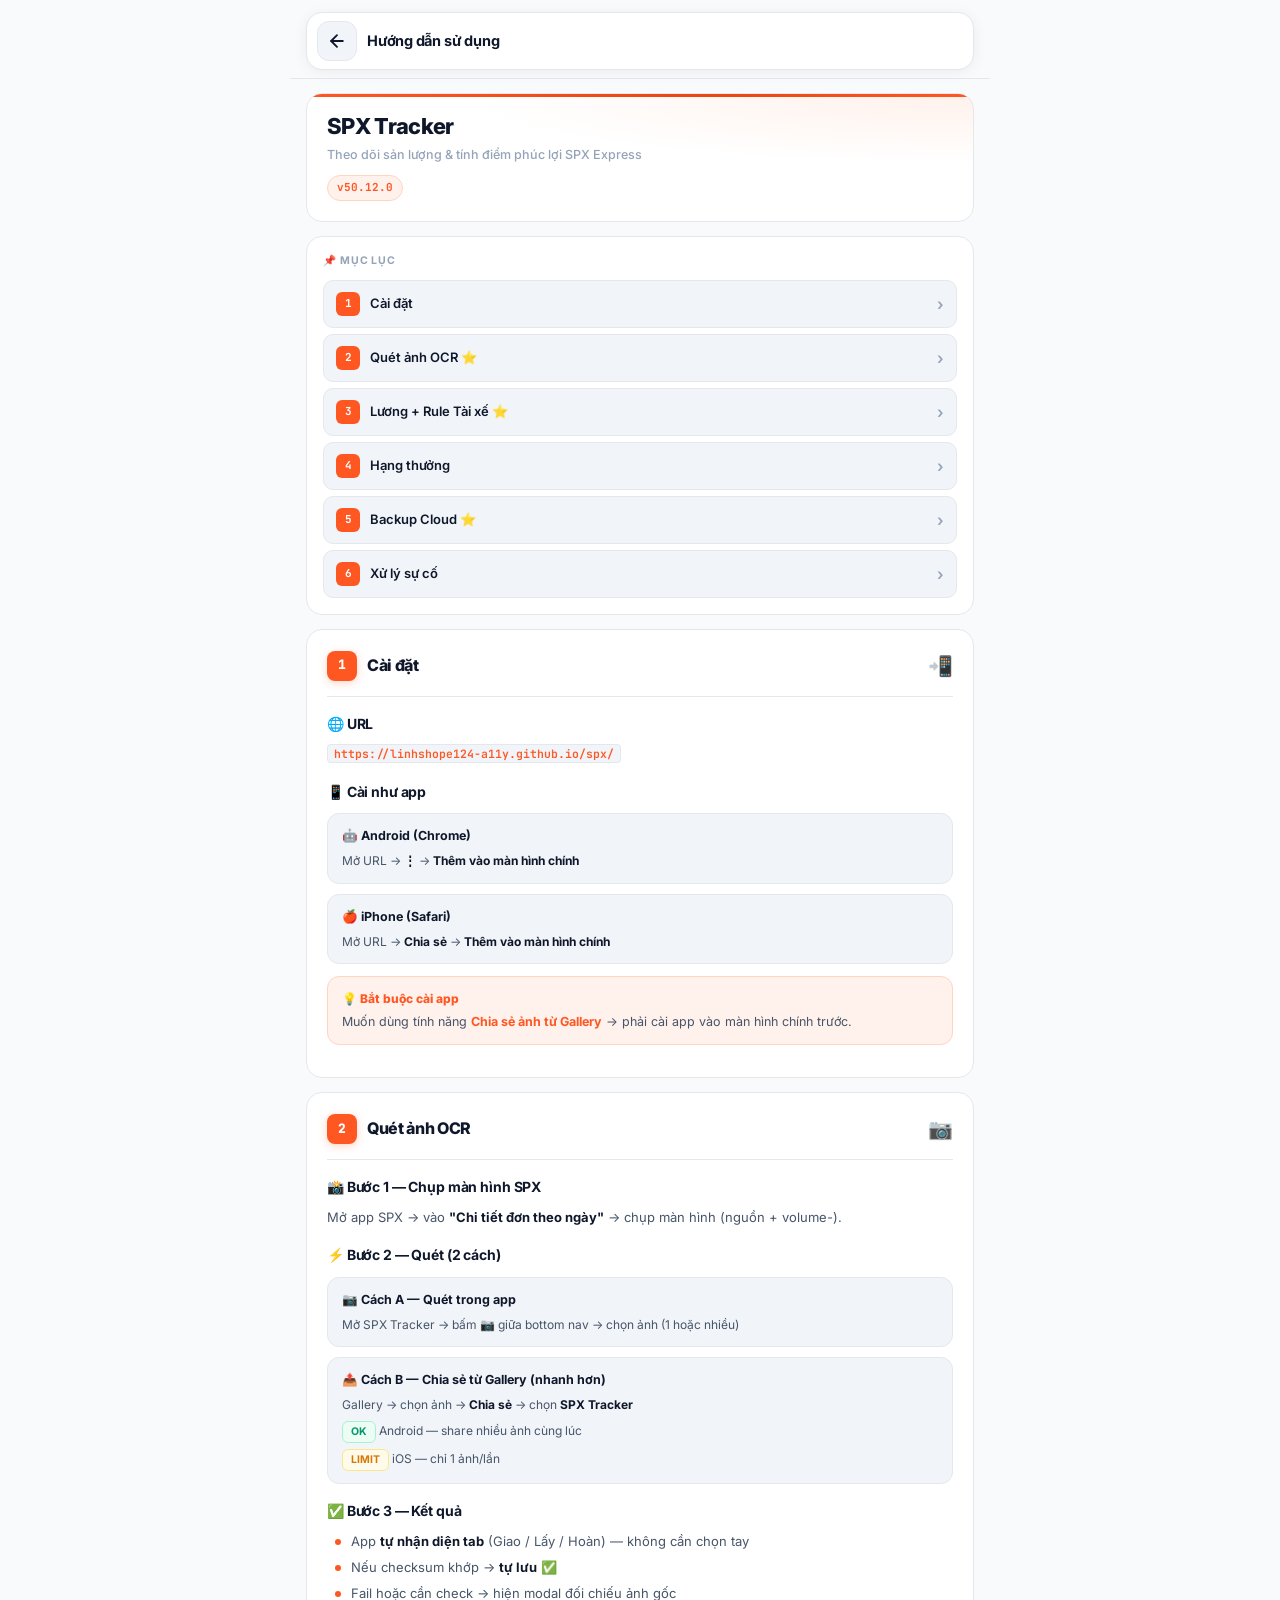
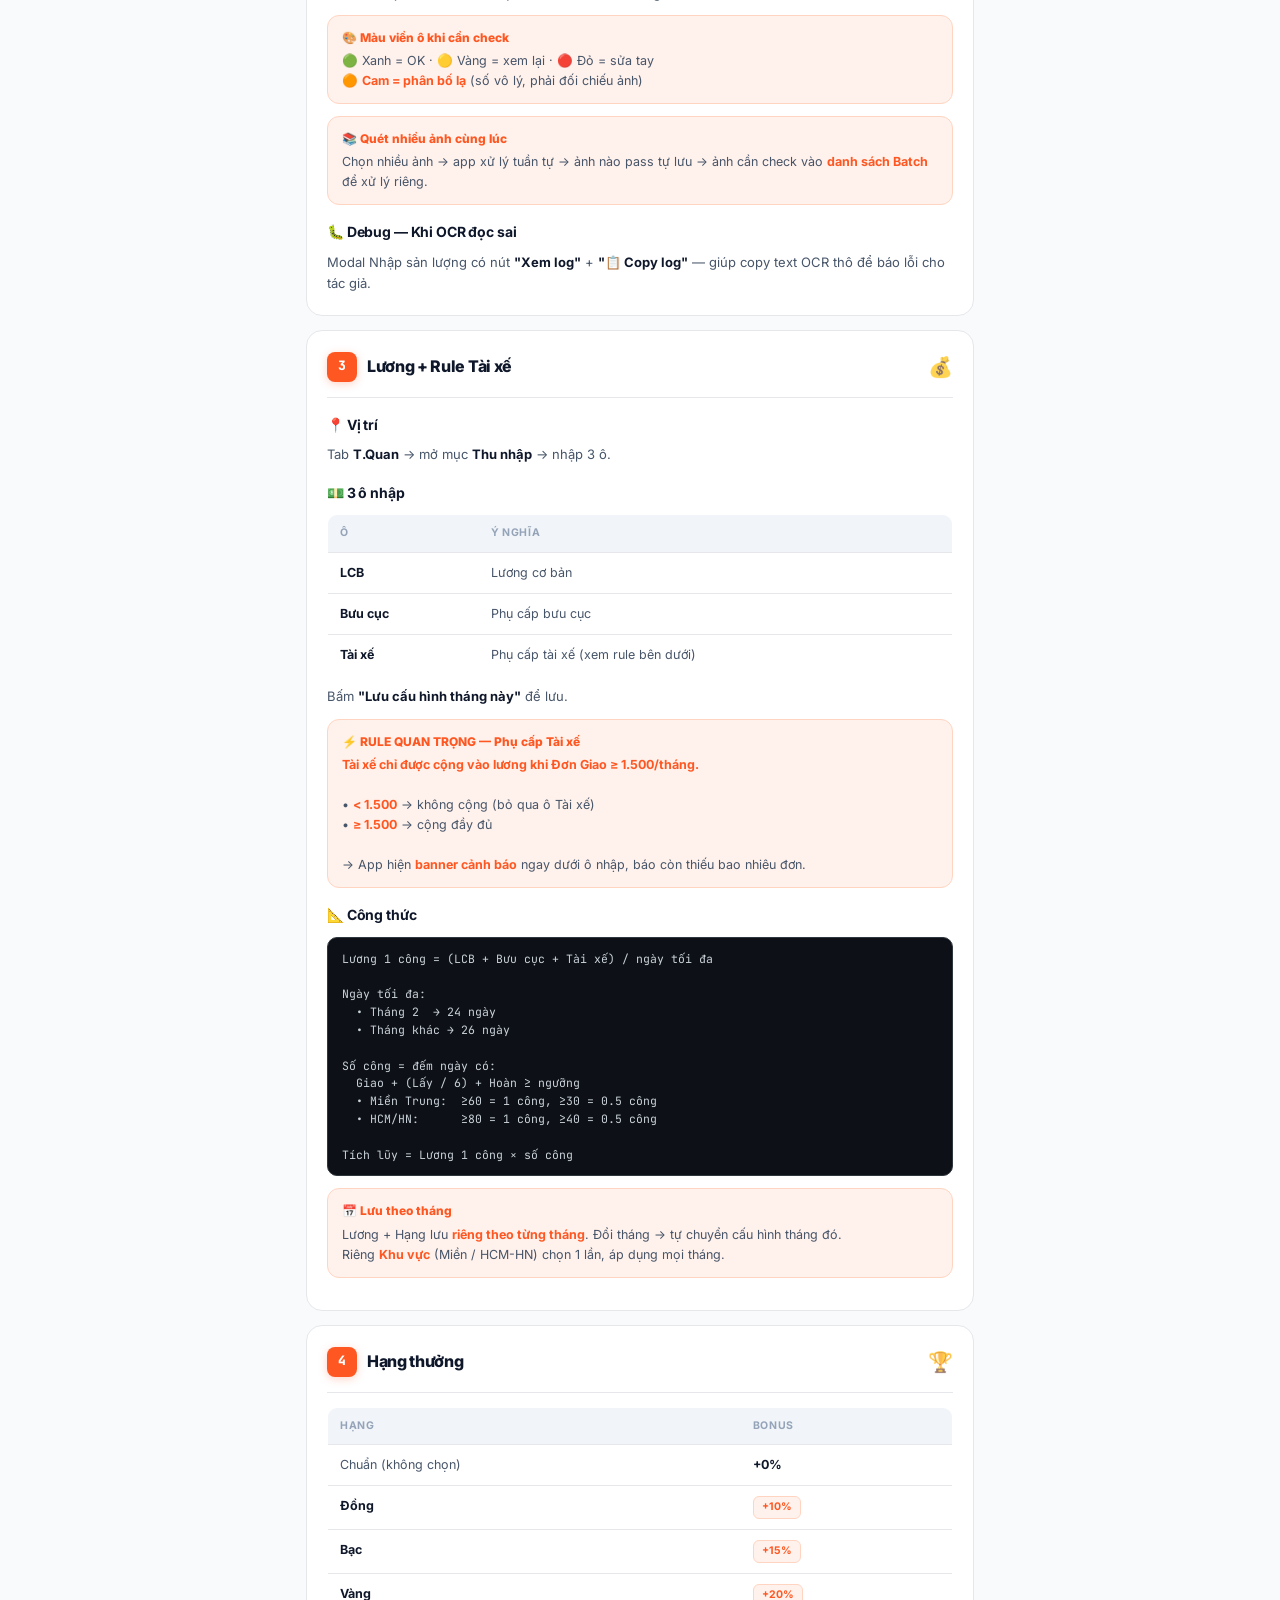
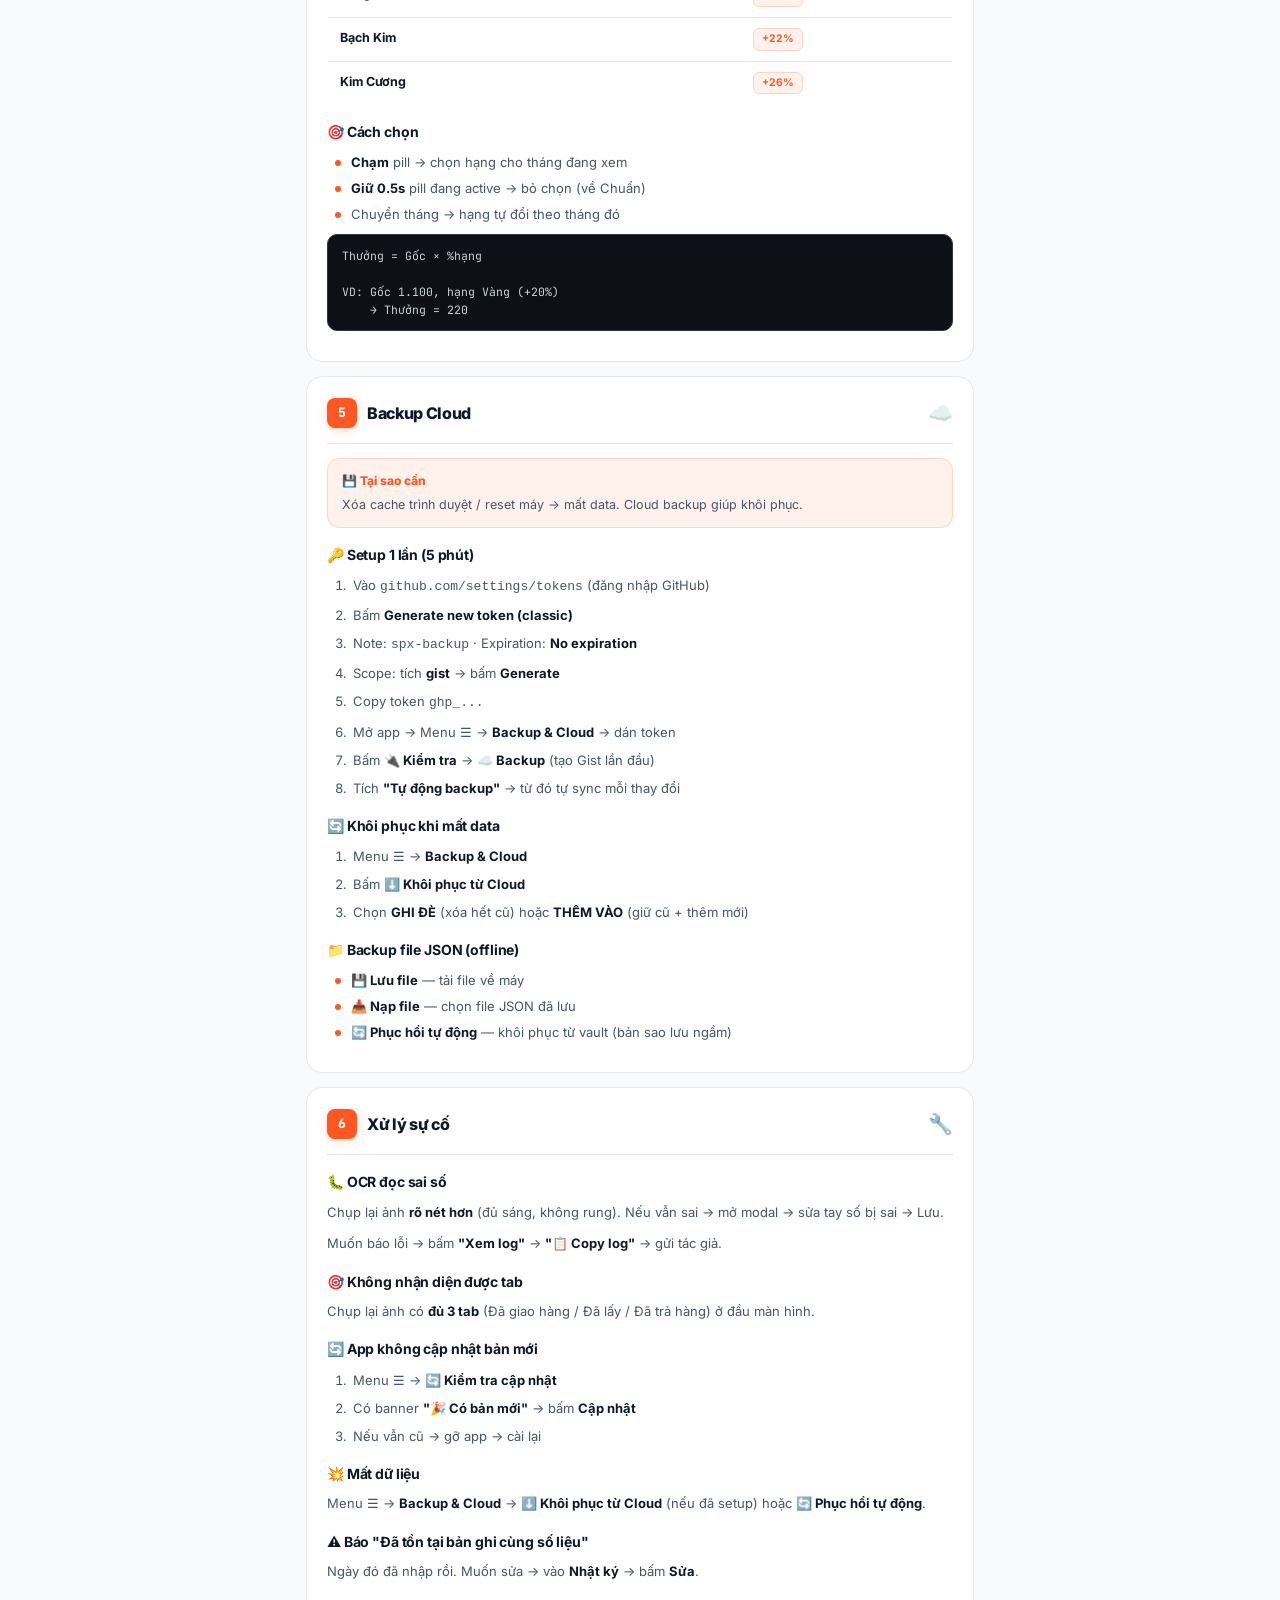
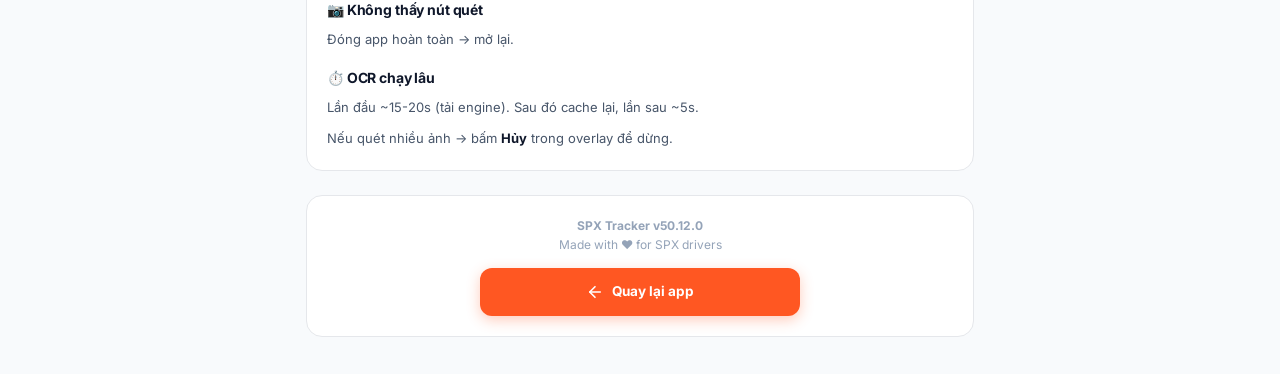
==== commit 0c72eda0: "Update guide.html" ====
--- a/guide.html
+++ b/guide.html
@@ -201,7 +201,7 @@
   <section class="g-hero">
     <div class="g-hero-title">SPX Tracker</div>
     <div class="g-hero-sub">Theo dõi sản lượng & tính điểm phúc lợi SPX Express</div>
-    <span class="g-hero-version">v50.11.4</span>
+    <span class="g-hero-version">v50.12.0</span>
   </section>
 
   <nav class="g-toc">
@@ -269,7 +269,7 @@
     <h3 class="g-h3">✅ Bước 3 — Kết quả</h3>
     <ul class="g-list">
       <li>App <b>tự nhận diện tab</b> (Giao / Lấy / Hoàn) — không cần chọn tay</li>
-      <li>Score ≥92 + checksum khớp → <b>tự lưu</b> ✅</li>
+      <li>Nếu checksum khớp → <b>tự lưu</b> ✅</li>
       <li>Fail hoặc cần check → hiện modal đối chiếu ảnh gốc</li>
     </ul>
 
@@ -283,6 +283,9 @@
       <span class="g-note-title">📚 Quét nhiều ảnh cùng lúc</span>
       Chọn nhiều ảnh → app xử lý tuần tự → ảnh nào pass tự lưu → ảnh cần check vào <b>danh sách Batch</b> để xử lý riêng.
     </div>
+
+    <h3 class="g-h3">🐛 Debug — Khi OCR đọc sai</h3>
+    <p class="g-p">Modal Nhập sản lượng có nút <b>"Xem log"</b> + <b>"📋 Copy log"</b> — giúp copy text OCR thô để báo lỗi cho tác giả.</p>
   </section>
 
   <!-- ============ 3. LƯƠNG + RULE TÀI XẾ ============ -->
@@ -324,8 +327,8 @@
 
 Số công = đếm ngày có:
   Giao + (Lấy / 6) + Hoàn ≥ ngưỡng
-  • Miền:   ≥60 = 1 công, ≥30 = 0.5 công
-  • HCM/HN: ≥80 = 1 công, ≥40 = 0.5 công
+  • Miền Trung:  ≥60 = 1 công, ≥30 = 0.5 công
+  • HCM/HN:      ≥80 = 1 công, ≥40 = 0.5 công
 
 Tích lũy = Lương 1 công × số công</pre>
 
@@ -419,9 +422,10 @@
 
     <h3 class="g-h3">🐛 OCR đọc sai số</h3>
     <p class="g-p">Chụp lại ảnh <b>rõ nét hơn</b> (đủ sáng, không rung). Nếu vẫn sai → mở modal → sửa tay số bị sai → Lưu.</p>
+    <p class="g-p">Muốn báo lỗi → bấm <b>"Xem log"</b> → <b>"📋 Copy log"</b> → gửi tác giả.</p>
 
     <h3 class="g-h3">🎯 Không nhận diện được tab</h3>
-    <p class="g-p">App hiện modal <b>"Chọn loại đơn"</b>. Chọn <b>Giao / Lấy / Hoàn</b> thủ công (1 lần/ảnh). Ảnh tiếp theo nếu rõ sẽ tự nhận.</p>
+    <p class="g-p">Chụp lại ảnh có <b>đủ 3 tab</b> (Đã giao hàng / Đã lấy / Đã trả hàng) ở đầu màn hình.</p>
 
     <h3 class="g-h3">🔄 App không cập nhật bản mới</h3>
     <ol class="g-olist">
@@ -438,11 +442,15 @@
 
     <h3 class="g-h3">📷 Không thấy nút quét</h3>
     <p class="g-p">Đóng app hoàn toàn → mở lại.</p>
+
+    <h3 class="g-h3">⏱️ OCR chạy lâu</h3>
+    <p class="g-p">Lần đầu ~15-20s (tải engine). Sau đó cache lại, lần sau ~5s.</p>
+    <p class="g-p">Nếu quét nhiều ảnh → bấm <b>Hủy</b> trong overlay để dừng.</p>
   </section>
 
   <footer class="g-footer">
     <div class="g-footer-text">
-      <b>SPX Tracker v50.11.4</b><br>
+      <b>SPX Tracker v50.12.0</b><br>
       Made with ❤️ for SPX drivers
     </div>
     <a href="./index.html" class="g-footer-btn">
